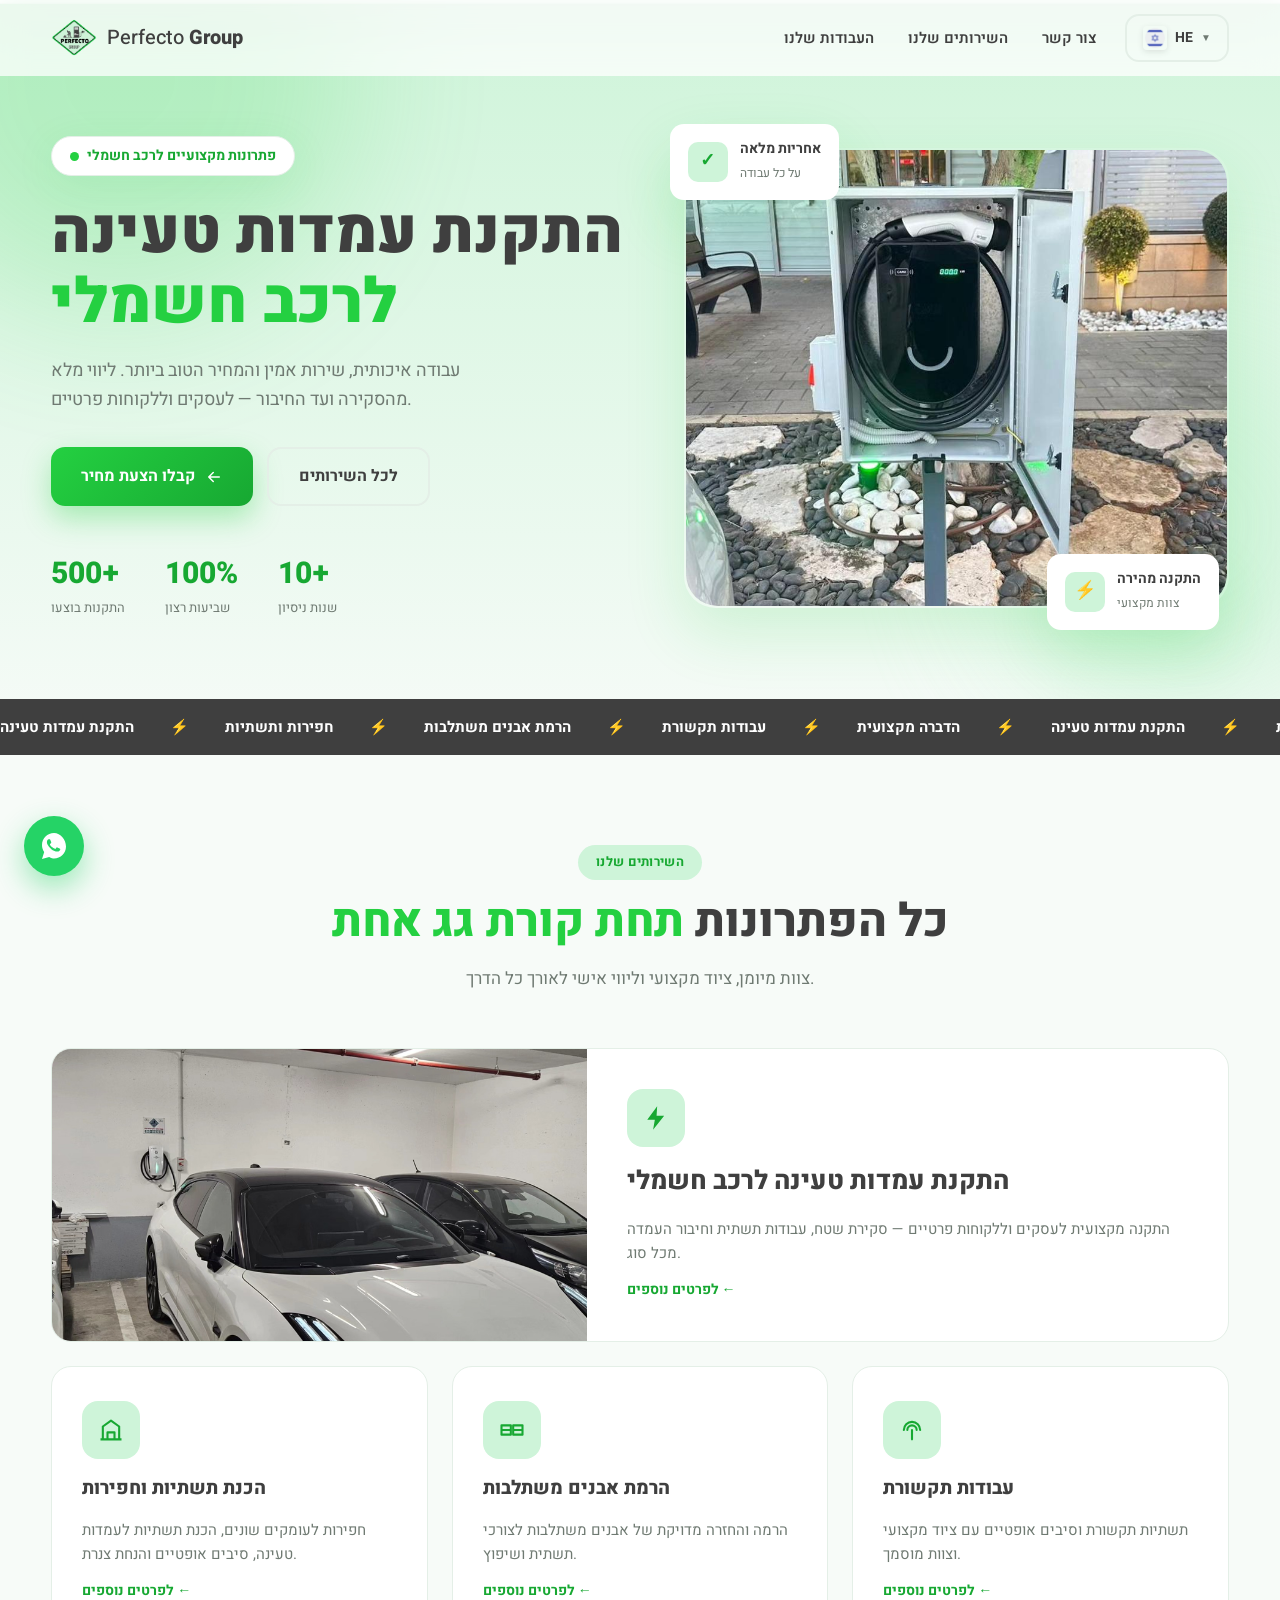
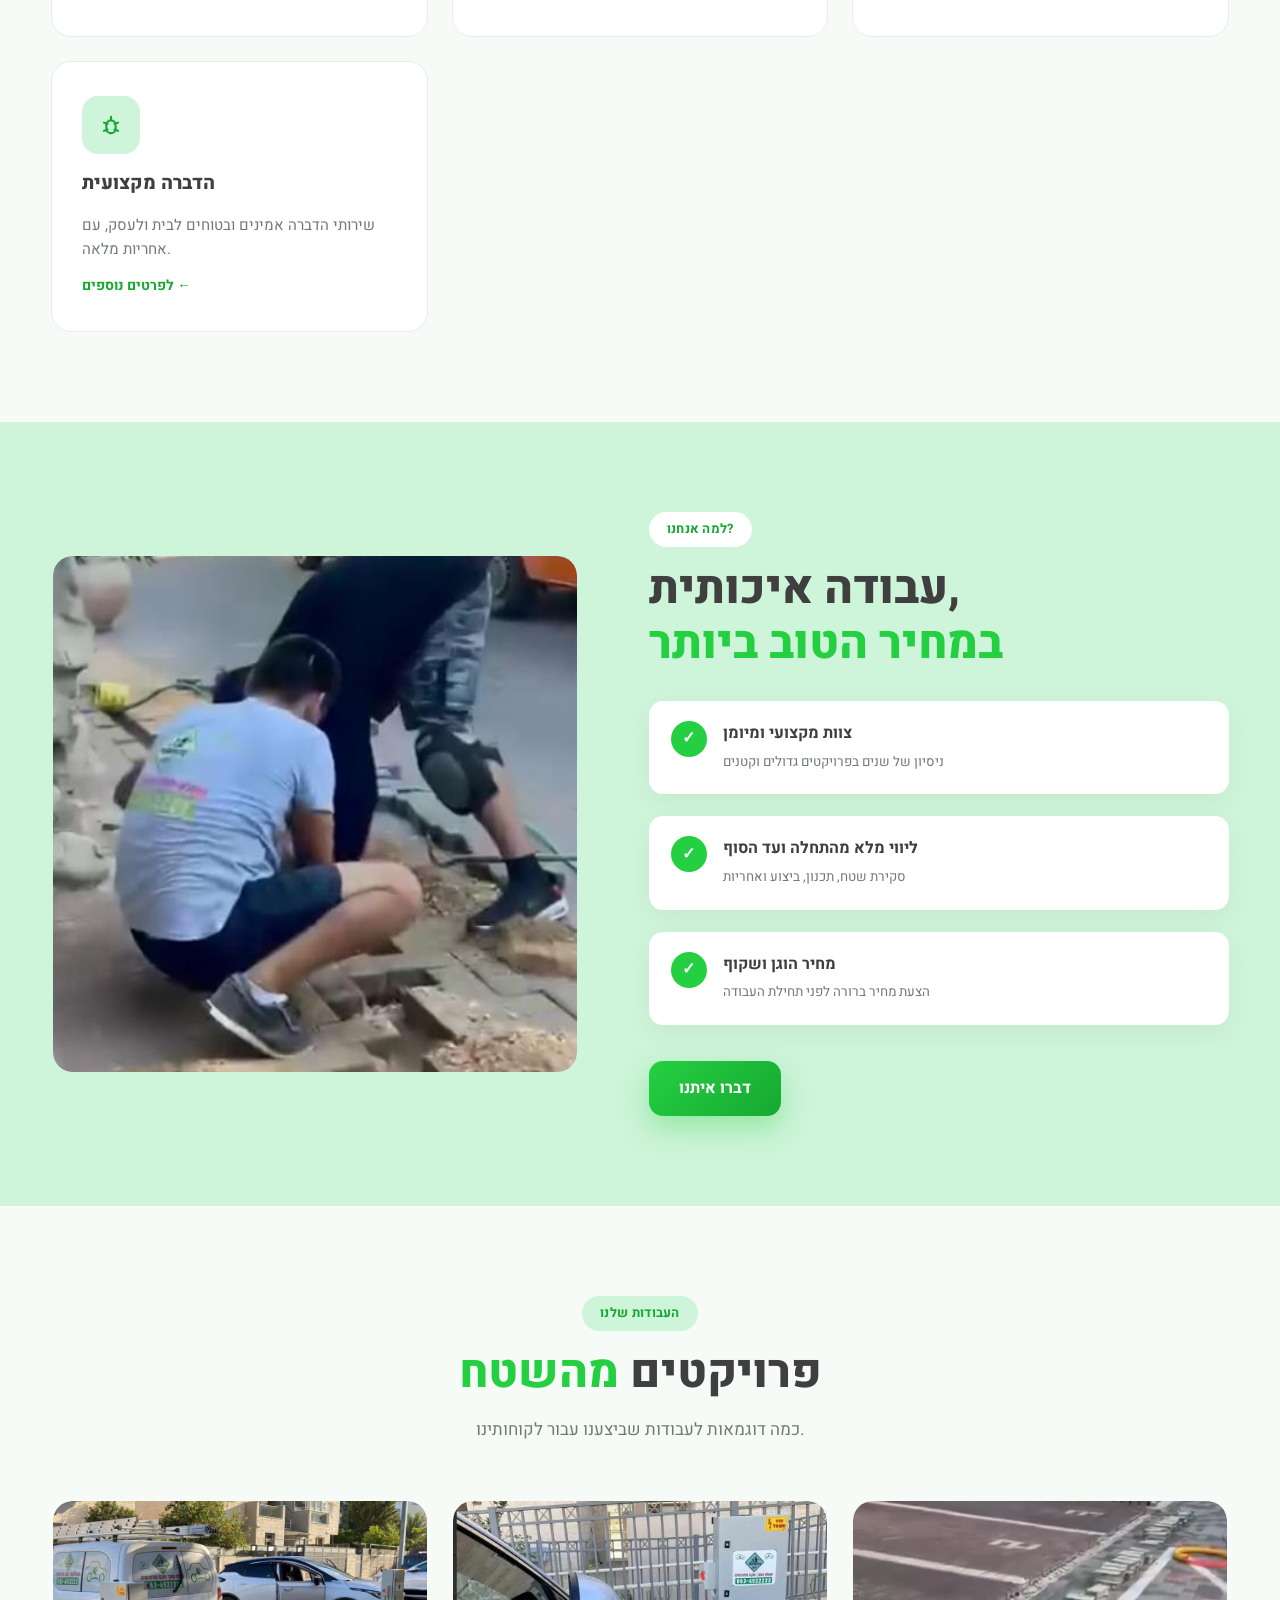
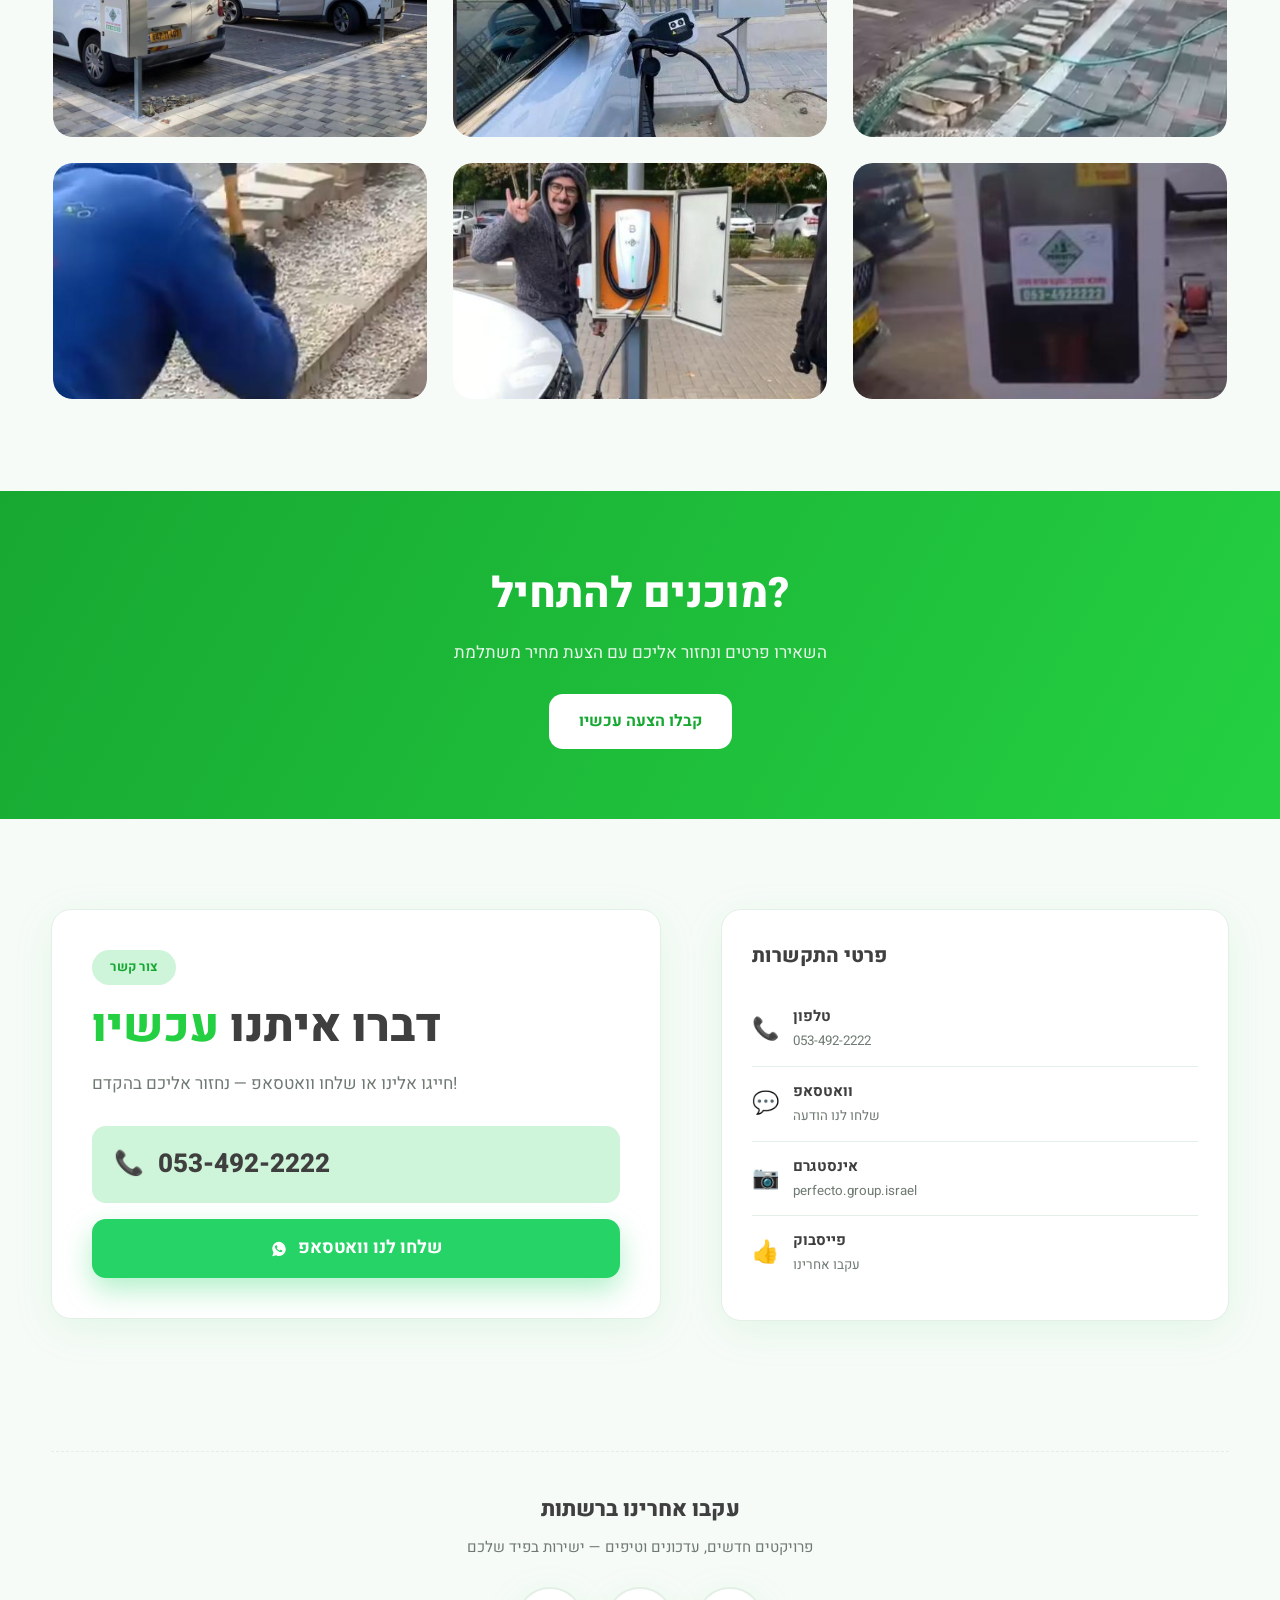
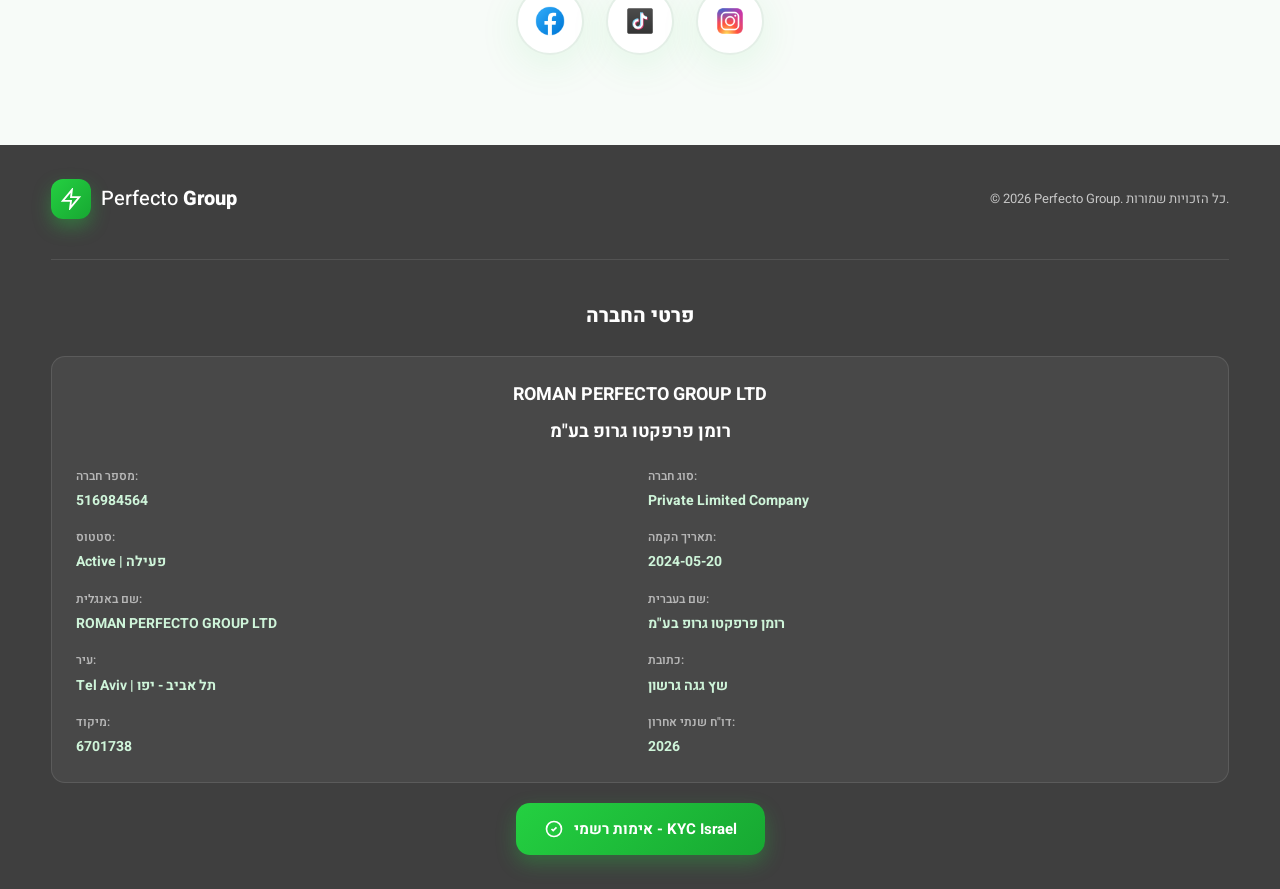
==== index-en.html @ 8c23b3c5 "000" ====
<!DOCTYPE html>
<html lang="en" dir="ltr">
<head>
  <meta charset="UTF-8">
  <meta name="viewport" content="width=device-width, initial-scale=1.0">
  <title>Perfecto Group | התקנת עמדות טעינה לרכב חשמלי</title>
  <meta name="description" content="Perfecto Group — התקנת עמדות טעינה לרכב חשמלי, חפירות ותשתיות, הרמת אבנים משתלבות, עבודות תקשורת והדברה.">

  <!-- Шрифты: Heebo — идеально для иврита -->
  <link rel="preconnect" href="https://fonts.googleapis.com">
  <link rel="preconnect" href="https://fonts.gstatic.com" crossorigin>
  <link href="https://fonts.googleapis.com/css2?family=Heebo:wght@300;400;500;600;700;800;900&display=swap" rel="stylesheet">

  <link rel="stylesheet" href="en-ru.css">
</head>
<body>

  <!-- ======================= НАВБАР ======================= -->
  <header class="navbar" id="navbar">
    <div class="container navbar__inner">

      <!-- Логотип + название -->
      <a href="#" class="navbar__brand">
        <img src="img/logo.png" alt="Perfecto Group" class="navbar__logo-img">
        <span class="navbar__name">Perfecto <b>Group</b></span>
      </a>

      <!-- Меню -->
      <nav class="navbar__menu" id="navMenu">
        <a href="#works" class="navbar__link">העבודות שלנו</a>
        <a href="#services" class="navbar__link">השירותים שלנו</a>
        <a href="#contact" class="navbar__link">צור קשר</a>
      </nav>

      <!-- Кнопка звонка -->
      <div class="lang-switcher">
        <button class="lang-switcher__btn" id="langBurger" aria-label="Выбор языка">
          <div class="lang-switcher__current">
            <img src="img/he.png" alt="Hebrew" class="lang-switcher__flag">
            <span class="lang-switcher__code">HE</span>
          </div>
          <span class="lang-switcher__arrow">▼</span>
        </button>
        <div class="lang-switcher__menu" id="langMenu">
          <button class="lang-switcher__item" data-lang="he">
            <img src="img/he.png" alt="Hebrew" class="lang-switcher__flag">
            <span>עברית</span>
          </button>
          <button class="lang-switcher__item" data-lang="ru">
            <img src="img/rus.png" alt="Russian" class="lang-switcher__flag">
            <span>Русский</span>
          </button>
          <button class="lang-switcher__item" data-lang="en">
            <img src="img/eng.png" alt="English" class="lang-switcher__flag">
            <span>English</span>
          </button>
        </div>
      </div>

      <!-- Бургер для мобильных -->
      <button class="navbar__burger" id="navBurger" aria-label="פתח תפריט">
        <span></span><span></span><span></span>
      </button>
    </div>
  </header>

  <!-- Мобильное меню -->
  <div class="mobile-menu" id="mobileMenu">
    <a href="#works" class="mobile-menu__link">העבודות שלנו</a>
    <a href="#services" class="mobile-menu__link">השירותים שלנו</a>
    <a href="#contact" class="mobile-menu__link">צור קשר</a>
    <a href="https://api.whatsapp.com/send?phone=972534922222" target="_blank" class="btn mobile-menu__btn">שלח וואטסאפ</a>
  </div>

  <main>

    <!-- ======================= HERO ======================= -->
    <section class="hero">
      <!-- Декоративные пятна (анимируются в animations.js) -->
      <div class="hero__blob hero__blob--1" data-parallax="0.04"></div>
      <div class="hero__blob hero__blob--2" data-parallax="-0.03"></div>

      <div class="container hero__grid">

        <!-- Текст -->
        <div class="hero__content">
          <div class="hero__badge reveal">
            <span class="dot"></span> פתרונות מקצועיים לרכב חשמלי
          </div>

          <h1 class="hero__title reveal" data-delay="100">
            התקנת עמדות טעינה<br>
            <span class="accent-text">לרכב חשמלי</span>
          </h1>

          <p class="hero__subtitle reveal" data-delay="200">
            עבודה איכותית, שירות אמין והמחיר הטוב ביותר.
            ליווי מלא מהסקירה ועד החיבור — לעסקים וללקוחות פרטיים.
          </p>

          <div class="hero__actions reveal" data-delay="300">
            <a href="#contact" class="btn btn--primary">
              קבלו הצעת מחיר
              <svg viewBox="0 0 24 24" fill="none" aria-hidden="true">
                <path d="M19 12H5m0 0l6 6m-6-6l6-6" stroke="currentColor" stroke-width="2" stroke-linecap="round" stroke-linejoin="round"/>
              </svg>
            </a>
            <a href="#services" class="btn btn--ghost">לכל השירותים</a>
          </div>

          <!-- Мини-статистика -->
          <div class="hero__stats reveal" data-delay="400">
            <div class="stat">
              <span class="stat__num"><span class="counter" data-target="500">0</span>+</span>
              <span class="stat__label">התקנות בוצעו</span>
            </div>
            <div class="stat">
              <span class="stat__num"><span class="counter" data-target="100">0</span>%</span>
              <span class="stat__label">שביעות רצון</span>
            </div>
            <div class="stat">
              <span class="stat__num"><span class="counter" data-target="10">0</span>+</span>
              <span class="stat__label">שנות ניסיון</span>
            </div>
          </div>
        </div>

        <!-- Главное фото -->
        <div class="hero__media reveal" data-delay="200">
          <div class="img-placeholder img-placeholder--hero">
            <img src="img/hero.jpg" alt="עמדת טעינה לרכב חשמלי">
          </div>

          <!-- Плавающие карточки -->
          <div class="float-card float-card--1" data-parallax="0.02">
            <div class="float-card__icon">✓</div>
            <div>
              <b>אחריות מלאה</b>
              <small>על כל עבודה</small>
            </div>
          </div>
          <div class="float-card float-card--2" data-parallax="-0.02">
            <div class="float-card__icon">⚡</div>
            <div>
              <b>התקנה מהירה</b>
              <small>צוות מקצועי</small>
            </div>
          </div>
        </div>
      </div>

      <!-- Бегущая строка -->
      <div class="ticker reveal">
        <div class="ticker__track">
          <span>התקנת עמדות טעינה</span><i>⚡</i>
          <span>חפירות ותשתיות</span><i>⚡</i>
          <span>הרמת אבנים משתלבות</span><i>⚡</i>
          <span>עבודות תקשורת</span><i>⚡</i>
          <span>הדברה מקצועית</span><i>⚡</i>
          <!-- дубликат для бесшовности -->
          <span>התקנת עמדות טעינה</span><i>⚡</i>
          <span>חפירות ותשתיות</span><i>⚡</i>
          <span>הרמת אבנים משתלבות</span><i>⚡</i>
          <span>עבודות תקשורת</span><i>⚡</i>
          <span>הדברה מקצועית</span><i>⚡</i>
        </div>
      </div>
    </section>

    <!-- ======================= УСЛУГИ ======================= -->
    <section class="section" id="services">
      <div class="container">
        <div class="section-head reveal">
          <span class="pill">השירותים שלנו</span>
          <h2 class="section-title">כל הפתרונות <span class="accent-text">תחת קורת גג אחת</span></h2>
          <p class="section-sub">צוות מיומן, ציוד מקצועי וליווי אישי לאורך כל הדרך.</p>
        </div>

        <div class="services-grid">

          <!-- Услуга 1 — главная, большая карточка -->
          <article class="service-card service-card--featured reveal">
            <div class="img-placeholder">
              <svg viewBox="0 0 24 24" fill="none" aria-hidden="true"><path d="M4 16l4.5-4.5 3 3L16 10l4 4M4 6h16v12H4V6z" stroke="currentColor" stroke-width="1.5" stroke-linejoin="round"/></svg>
              <img src="img/service-charging.jpg" alt="התקנת עמדת טעינה">
            </div>
            <div class="service-card__body">
              <div class="service-card__icon">
                <svg viewBox="0 0 24 24" fill="none"><path d="M13 2L4.5 13.5H11L9.5 22L19 10H12.5L13 2Z" fill="currentColor"/></svg>
              </div>
              <h3>התקנת עמדות טעינה לרכב חשמלי</h3>
              <p>התקנה מקצועית לעסקים וללקוחות פרטיים — סקירת שטח, עבודות תשתית וחיבור העמדה מכל סוג.</p>
              <a href="#contact" class="service-card__link">לפרטים נוספים ←</a>
            </div>
          </article>

          <!-- Услуга 2 -->
          <article class="service-card reveal" data-delay="100">
            <div class="service-card__icon">
              <svg viewBox="0 0 24 24" fill="none"><path d="M3 20h18M5 20V9l7-5 7 5v11M9 20v-6h6v6" stroke="currentColor" stroke-width="1.8" stroke-linejoin="round"/></svg>
            </div>
            <h3>הכנת תשתיות וחפירות</h3>
            <p>חפירות לעומקים שונים, הכנת תשתיות לעמדות טעינה, סיבים אופטיים והנחת צנרת.</p>
            <a href="#contact" class="service-card__link">לפרטים נוספים ←</a>
          </article>

          <!-- Услуга 3 -->
          <article class="service-card reveal" data-delay="200">
            <div class="service-card__icon">
              <svg viewBox="0 0 24 24" fill="none"><path d="M3 8h8v4H3V8zm10 0h8v4h-8V8zM3 12h8v4H3v-4zm10 0h8v4h-8v-4z" stroke="currentColor" stroke-width="1.8" stroke-linejoin="round"/></svg>
            </div>
            <h3>הרמת אבנים משתלבות</h3>
            <p>הרמה והחזרה מדויקת של אבנים משתלבות לצורכי תשתית ושיפוץ.</p>
            <a href="#contact" class="service-card__link">לפרטים נוספים ←</a>
          </article>

          <!-- Услуга 4 -->
          <article class="service-card reveal" data-delay="100">
            <div class="service-card__icon">
              <svg viewBox="0 0 24 24" fill="none"><path d="M5 12a7 7 0 0 1 14 0M8 12a4 4 0 0 1 8 0M12 12v8" stroke="currentColor" stroke-width="1.8" stroke-linecap="round"/></svg>
            </div>
            <h3>עבודות תקשורת</h3>
            <p>תשתיות תקשורת וסיבים אופטיים עם ציוד מקצועי וצוות מוסמך.</p>
            <a href="#contact" class="service-card__link">לפרטים נוספים ←</a>
          </article>

          <!-- Услуга 5 -->
          <article class="service-card reveal" data-delay="200">
            <div class="service-card__icon">
              <svg viewBox="0 0 24 24" fill="none"><path d="M12 8a4 4 0 0 1 4 4v3a4 4 0 0 1-8 0v-3a4 4 0 0 1 4-4zm0 0V5m-6 5l3 1m9-1l-3 1M6 17l3-1m9 1l-3-1" stroke="currentColor" stroke-width="1.8" stroke-linecap="round" stroke-linejoin="round"/></svg>
            </div>
            <h3>הדברה מקצועית</h3>
            <p>שירותי הדברה אמינים ובטוחים לבית ולעסק, עם אחריות מלאה.</p>
            <a href="#contact" class="service-card__link">לפרטים נוספים ←</a>
          </article>
        </div>
      </div>
    </section>

    <!-- ======================= ПОЧЕМУ МЫ ======================= -->
    <section class="section section--mint">
      <div class="container why-grid">
        <div class="why__media reveal">
          <div class="img-placeholder img-placeholder--tall">
            <svg viewBox="0 0 24 24" fill="none" aria-hidden="true"><path d="M4 16l4.5-4.5 3 3L16 10l4 4M4 6h16v12H4V6z" stroke="currentColor" stroke-width="1.5" stroke-linejoin="round"/></svg>
            <img src="img/team.jpg" alt="הצוות שלנו בשטח">
          </div>
        </div>

        <div class="why__content">
          <span class="pill reveal">למה אנחנו?</span>
          <h2 class="section-title reveal" data-delay="100">עבודה איכותית,<br><span class="accent-text">במחיר הטוב ביותר</span></h2>

          <ul class="why-list">
            <li class="reveal" data-delay="150">
              <span class="why-list__icon">✓</span>
              <div><b>צוות מקצועי ומיומן</b><small>ניסיון של שנים בפרויקטים גדולים וקטנים</small></div>
            </li>
            <li class="reveal" data-delay="250">
              <span class="why-list__icon">✓</span>
              <div><b>ליווי מלא מהתחלה ועד הסוף</b><small>סקירת שטח, תכנון, ביצוע ואחריות</small></div>
            </li>
            <li class="reveal" data-delay="350">
              <span class="why-list__icon">✓</span>
              <div><b>מחיר הוגן ושקוף</b><small>הצעת מחיר ברורה לפני תחילת העבודה</small></div>
            </li>
          </ul>

          <a href="#contact" class="btn btn--primary reveal" data-delay="450">דברו איתנו</a>
        </div>
      </div>
    </section>

    <!-- ======================= НАШИ РАБОТЫ ======================= -->
    <section class="section" id="works">
      <div class="container">
        <div class="section-head reveal">
          <span class="pill">העבודות שלנו</span>
          <h2 class="section-title">פרויקטים <span class="accent-text">מהשטח</span></h2>
          <p class="section-sub">כמה דוגמאות לעבודות שביצענו עבור לקוחותינו.</p>
        </div>

        <!-- Галерея-заглушки -->
        <div class="gallery">
          <div class="img-placeholder gallery__item reveal" data-delay="0"><img src="img/project-1.jpg" alt="פרויקט 1"></div>
          <div class="img-placeholder gallery__item reveal" data-delay="0"><img src="img/project-2.jpg" alt="פרויקט 2"></div>
          <div class="img-placeholder gallery__item reveal" data-delay="0"><img src="img/project-3.jpg" alt="פרויקט 3"></div>
          <div class="img-placeholder gallery__item reveal" data-delay="0"><img src="img/project-4.jpg" alt="פרויקט 4"></div>
          <div class="img-placeholder gallery__item reveal" data-delay="0"><img src="img/project-5.jpg" alt="פרויקט 5"></div>
          <div class="img-placeholder gallery__item reveal" data-delay="0"><img src="img/project-6.jpg" alt="פרויקט 6"></div>
        </div>
      </div>
    </section>

    <!-- ======================= CTA-ПОЛОСА ======================= -->
    <section class="cta-strip">
      <div class="container cta-strip__inner reveal">
        <h2>מוכנים להתחיל?</h2>
        <p>השאירו פרטים ונחזור אליכם עם הצעת מחיר משתלמת</p>
        <a href="#contact" class="btn btn--white">קבלו הצעה עכשיו</a>
      </div>
    </section>

    <!-- ======================= КОНТАКТЫ ======================= -->
    <section class="section" id="contact">
      <div class="container contact-grid">

        <!-- CTA вместо формы: телефон + WhatsApp -->
        <div class="contact-cta reveal">
          <div class="contact-cta__card">
            <span class="pill">צור קשר</span>
            <h2 class="section-title">דברו איתנו <span class="accent-text">עכשיו</span></h2>
            <p class="contact-cta__text">חייגו אלינו או שלחו וואטסאפ — נחזור אליכם בהקדם!</p>

            <a href="tel:+972534922222" class="contact-phone">
              <span class="contact-phone__icon">📞</span>
              <span class="contact-phone__num" dir="ltr">053-492-2222</span>
            </a>

            <a href="https://api.whatsapp.com/send?phone=972534922222&text=%D7%A9%D7%9C%D7%95%D7%9D%2C%20%D7%A8%D7%90%D7%99%D7%AA%D7%99%20%D7%90%D7%AA%20%D7%94%D7%90%D7%AA%D7%A8%20%D7%A9%D7%9C%D7%9B%D7%9D%20%D7%95%D7%90%D7%A0%D7%99%20%D7%9E%D7%A2%D7%95%D7%A0%D7%99%D7%99%D7%9F%2F%D7%AA%20%D7%91%D7%94%D7%AA%D7%A7%D7%A0%D7%AA%20%D7%A2%D7%9E%D7%93%D7%AA%20%D7%98%D7%A2%D7%99%D7%A0%D7%94"
               target="_blank" rel="noopener" class="btn btn--whatsapp btn--block">
              <svg viewBox="0 0 32 32" fill="currentColor" aria-hidden="true">
                <path d="M16 3C9.4 3 4 8.4 4 15c0 2.6.8 5 2.2 7L4 29l7.2-2.1c1.9 1 3.9 1.6 4.8 1.6 6.6 0 12-5.4 12-12S22.6 3 16 3zm6.1 16.9c-.3.8-1.5 1.5-2.1 1.6-.6.1-1.3.1-2.1-.1-.5-.2-1.1-.4-1.9-.7-3.4-1.4-5.5-4.8-5.7-5-.2-.2-1.4-1.8-1.4-3.4 0-1.6.9-2.4 1.2-2.7.3-.3.6-.4.8-.4h.6c.2 0 .5-.1.7.5l1 2.4c.1.2.1.4 0 .6l-.4.6-.6.7c-.2.2-.4.4-.2.7.2.4.9 1.5 2 2.4 1.4 1.2 2.5 1.6 2.9 1.7.3.2.5.1.7-.1l1-1.2c.2-.3.4-.2.7-.1l2.3 1.1c.3.2.5.2.6.4.1.2.1.8-.2 1.4z"/>
              </svg>
              שלחו לנו וואטסאפ
            </a>
          </div>
        </div>

        <!-- Контактная информация -->
        <aside class="contact-info reveal" data-delay="150">
          <div class="contact-info__card">
            <h3>פרטי התקשרות</h3>

            <a href="tel:+972534922222" class="contact-info__row">
              <span class="contact-info__icon">📞</span>
              <div><b>טלפון</b><small dir="ltr">053-492-2222</small></div>
            </a>

            <a href="https://api.whatsapp.com/send?phone=972534922222" target="_blank" rel="noopener" class="contact-info__row">
              <span class="contact-info__icon">💬</span>
              <div><b>וואטסאפ</b><small>שלחו לנו הודעה</small></div>
            </a>

            <a href="https://www.instagram.com/perfecto.group.israel/" target="_blank" rel="noopener" class="contact-info__row">
              <span class="contact-info__icon">📷</span>
              <div><b>אינסטגרם</b><small dir="ltr">perfecto.group.israel</small></div>
            </a>

            <a href="https://www.facebook.com/profile.php?id=100090144655375" target="_blank" rel="noopener" class="contact-info__row">
              <span class="contact-info__icon">👍</span>
              <div><b>פייסבוק</b><small>עקבו אחרינו</small></div>
            </a>
          </div>
        </aside>

        <!-- Блок соцсетей (на всю ширину секции) -->
        <div class="socials reveal">
          <h3 class="socials__title">עקבו אחרינו ברשתות</h3>
          <p class="socials__sub">פרויקטים חדשים, עדכונים וטיפים — ישירות בפיד שלכם</p>

          <div class="socials__list">
            <!-- Facebook -->
            <a href="https://www.facebook.com/profile.php?id=100090144655375"
               target="_blank" rel="noopener"
               class="social-btn"
               aria-label="Facebook">
              <img src="img/facebook.png" alt="Facebook">
            </a>

            <!-- TikTok -->
            <a href="https://www.tiktok.com/@perfecto_group"
               target="_blank" rel="noopener"
               class="social-btn"
               aria-label="TikTok">
              <img src="img/tiktok.png" alt="TikTok">
            </a>

            <!-- Instagram -->
            <a href="https://www.instagram.com/perfecto.group.israel/"
               target="_blank" rel="noopener"
               class="social-btn"
               aria-label="Instagram">
              <img src="img/instagram.png" alt="Instagram">
            </a>
          </div>
        </div>

      </div>
    </section>
  </main>

  <!-- ======================= ФУТЕР ======================= -->
<footer class="footer">
  <div class="container">
    <div class="footer__inner">
      <div class="footer__brand">
        <div class="navbar__brand">
          <div class="navbar__logo">
            <svg xmlns="http://www.w3.org/2000/svg" viewBox="0 0 24 24" fill="none" stroke="currentColor" stroke-width="2">
              <path d="M13 2L3 14h9l-1 8 10-12h-9l1-8z"/>
            </svg>
          </div>
          <div class="navbar__name">Perfecto <b>Group</b></div>
        </div>
      </div>
      <div class="footer__copy">
        © <span id="year"></span> Perfecto Group. כל הזכויות שמורות.
      </div>
    </div>
    
    <div class="footer__company-info">
      <h3 class="footer__company-title">פרטי החברה</h3>
      <div class="footer__company-details">
        <p><strong>ROMAN PERFECTO GROUP LTD</strong></p>
        <p><strong>רומן פרפקטו גרופ בע"מ</strong></p>
        <div class="footer__company-grid">
          <div class="footer__company-item">
            <span class="footer__company-label">מספר חברה:</span>
            <span class="footer__company-value">516984564</span>
          </div>
          <div class="footer__company-item">
            <span class="footer__company-label">סוג חברה:</span>
            <span class="footer__company-value">Private Limited Company</span>
          </div>
          <div class="footer__company-item">
            <span class="footer__company-label">סטטוס:</span>
            <span class="footer__company-value">Active | פעילה</span>
          </div>
          <div class="footer__company-item">
            <span class="footer__company-label">תאריך הקמה:</span>
            <span class="footer__company-value">2024-05-20</span>
          </div>
          <div class="footer__company-item">
            <span class="footer__company-label">שם באנגלית:</span>
            <span class="footer__company-value">ROMAN PERFECTO GROUP LTD</span>
          </div>
          <div class="footer__company-item">
            <span class="footer__company-label">שם בעברית:</span>
            <span class="footer__company-value">רומן פרפקטו גרופ בע"מ</span>
          </div>
          <div class="footer__company-item">
            <span class="footer__company-label">עיר:</span>
            <span class="footer__company-value">Tel Aviv | תל אביב - יפו</span>
          </div>
          <div class="footer__company-item">
            <span class="footer__company-label">כתובת:</span>
            <span class="footer__company-value">שץ גגה גרשון</span>
          </div>
          <div class="footer__company-item">
            <span class="footer__company-label">מיקוד:</span>
            <span class="footer__company-value">6701738</span>
          </div>
          <div class="footer__company-item">
            <span class="footer__company-label">דו"ח שנתי אחרון:</span>
            <span class="footer__company-value">2026</span>
          </div>
        </div>
      </div>
      <a href="https://www.kycisrael.com/companies/516984564/roman-perfecto-group-ltd/" target="_blank" rel="noopener noreferrer" class="footer__verify-link">
        <svg xmlns="http://www.w3.org/2000/svg" viewBox="0 0 24 24" fill="none" stroke="currentColor" stroke-width="2">
          <path d="M9 12l2 2 4-4m6 2a9 9 0 11-18 0 9 9 0 0118 0z"/>
        </svg>
        אימות רשמי - KYC Israel
      </a>
    </div>
  </div>
</footer>

  <!-- Плавающая кнопка WhatsApp -->
  <a href="https://api.whatsapp.com/send?phone=972534922222" target="_blank" rel="noopener" class="whatsapp-float" aria-label="וואטסאפ">
    <svg viewBox="0 0 32 32" fill="currentColor" aria-hidden="true">
      <path d="M16 3C9.4 3 4 8.4 4 15c0 2.6.8 5 2.2 7L4 29l7.2-2.1c1.9 1 3.9 1.6 4.8 1.6 6.6 0 12-5.4 12-12S22.6 3 16 3zm6.1 16.9c-.3.8-1.5 1.5-2.1 1.6-.6.1-1.3.1-2.1-.1-.5-.2-1.1-.4-1.9-.7-3.4-1.4-5.5-4.8-5.7-5-.2-.2-1.4-1.8-1.4-3.4 0-1.6.9-2.4 1.2-2.7.3-.3.6-.4.8-.4h.6c.2 0 .5-.1.7.5l1 2.4c.1.2.1.4 0 .6l-.4.6-.6.7c-.2.2-.4.4-.2.7.2.4.9 1.5 2 2.4 1.4 1.2 2.5 1.6 2.9 1.7.3.2.5.1.7-.1l1-1.2c.2-.3.4-.2.7-.1l2.3 1.1c.3.2.5.2.6.4.1.2.1.8-.2 1.4z"/>
    </svg>
  </a>

  <script src="animations.js"></script>
</body>
</html>
---- en-ru.css ----
html[dir="ltr"] .ticker__track {
  animation: ticker-ltr 28s linear infinite;
}

@keyframes ticker-ltr {
  from { transform: translateX(0); }
  to   { transform: translateX(-50%); } /* Движение влево */
}

html[dir="ltr"] .float-card--1 {
  right: auto;
  left: -14px;
}

html[dir="ltr"] .float-card--2 {
  left: auto;
  right: 10px;
}

@media (max-width: 768px) {
  html[dir="ltr"] .float-card--1 { left: 6px; }
  html[dir="ltr"] .float-card--2 { right: 6px; }
}

html[dir="ltr"] .lang-switcher__menu {
  right: auto;
  left: 0;
}

@media (max-width: 768px) {
  html[dir="ltr"] .lang-switcher__menu {
    left: auto;
    right: 0;
  }
}

html[dir="ltr"] .footer__company-grid {
  text-align: left;
}
:root {
  --mint: #cef4d9;
  --green: #24d041;
  --green-dark: #17a832;
  --dark: #3f3f3f;
  --white: #ffffff;
  --off-white: #f7fbf8;         /* тёплый бело-зеленоватый */
  --text-muted: #6f7a72;
  --border: #e4efe7;

  --radius: 20px;
  --radius-sm: 14px;
  --shadow: 0 10px 40px rgba(36, 208, 65, 0.10);
  --shadow-lg: 0 25px 60px rgba(36, 208, 65, 0.16);

  --nav-h: 76px;
  --transition: 0.35s cubic-bezier(0.22, 1, 0.36, 1);
}

/* ---------- Сброс ---------- */
*, *::before, *::after { box-sizing: border-box; margin: 0; padding: 0; }

html {
  scroll-behavior: smooth;
  scroll-padding-top: calc(var(--nav-h) + 16px);
}

body {
  font-family: 'Heebo', sans-serif;
  color: var(--dark);
  background: var(--off-white);
  line-height: 1.6;
  overflow-x: hidden;
}

img { max-width: 100%; display: block; }
a { text-decoration: none; color: inherit; }
ul { list-style: none; }

.container {
  width: min(1180px, 92%);
  margin-inline: auto;
}

/* ---------- Типографика ---------- */
.section-title {
  font-size: clamp(30px, 4.2vw, 46px);
  font-weight: 800;
  line-height: 1.2;
  margin-bottom: 16px;
}

.accent-text {
  color: var(--green);
  position: relative;
  white-space: nowrap;
}

.section-sub { color: var(--text-muted); font-size: 17px; max-width: 560px; }

.section { padding: 90px 0; }
.section--mint { background: var(--mint); }

.section-head { text-align: center; margin-bottom: 56px; display: flex; flex-direction: column; align-items: center; }

.pill {
  display: inline-block;
  background: var(--mint);
  color: var(--green-dark);
  font-weight: 700;
  font-size: 13px;
  padding: 7px 18px;
  border-radius: 100px;
  margin-bottom: 14px;
  letter-spacing: 0.3px;
}
.section--mint .pill { background: var(--white); }

/* ---------- Кнопки ---------- */
.btn {
  display: inline-flex;
  align-items: center;
  justify-content: center;
  gap: 10px;
  font-family: inherit;
  font-weight: 700;
  font-size: 16px;
  border: none;
  cursor: pointer;
  border-radius: var(--radius-sm);
  padding: 15px 30px;
  transition: var(--transition);
}
.btn svg { width: 18px; height: 18px; }

.btn--primary {
  background: linear-gradient(135deg, var(--green), var(--green-dark));
  color: var(--white);
  box-shadow: 0 12px 28px rgba(36, 208, 65, 0.35);
}
.btn--primary:hover {
  transform: translateY(-3px);
  box-shadow: 0 18px 36px rgba(36, 208, 65, 0.45);
}

.btn--ghost {
  background: transparent;
  color: var(--dark);
  border: 2px solid var(--border);
}
.btn--ghost:hover { border-color: var(--green); color: var(--green-dark); }

.btn--white { background: var(--white); color: var(--green-dark); }
.btn--white:hover { transform: translateY(-3px); box-shadow: 0 15px 30px rgba(0,0,0,0.2); }

.btn--small { padding: 11px 20px; font-size: 14px; }
.btn--block { width: 100%; }

/* =========================================================
   НАВБАР
   ========================================================= */
.navbar {
  position: fixed;
  inset-inline: 0;
  top: 0;
  z-index: 100;
  height: var(--nav-h);
  background: rgba(255, 255, 255, 0.75);
  backdrop-filter: blur(14px);
  -webkit-backdrop-filter: blur(14px);
  border-bottom: 1px solid transparent;
  transition: var(--transition);
}
.navbar.scrolled {
  background: rgba(255, 255, 255, 0.94);
  border-bottom-color: var(--border);
  box-shadow: 0 6px 24px rgba(63, 63, 63, 0.06);
}

.navbar__inner { display: flex; align-items: center; gap: 28px; height: 100%; }

.navbar__brand { display: flex; align-items: center; gap: 10px; }
.navbar__logo {
  width: 40px; height: 40px;
  background: linear-gradient(135deg, var(--green), var(--green-dark));
  color: var(--white);
  border-radius: 12px;
  display: grid;
  place-items: center;
  box-shadow: 0 8px 18px rgba(36,208,65,0.35);
}
.navbar__logo svg { width: 22px; height: 22px; }
.navbar__name { font-size: 20px; font-weight: 500; }
.navbar__name b { font-weight: 800; }

/* пробел → меню прижимается к центру-лево */
.navbar__menu { display: flex; gap: 34px; margin-inline-start: auto; }
.navbar__link {
  font-weight: 600;
  font-size: 15px;
  color: var(--dark);
  position: relative;
  padding: 6px 0;
}
.navbar__link::after {
  content: '';
  position: absolute;
  bottom: 0; right: 0;
  width: 0; height: 2.5px;
  border-radius: 2px;
  background: var(--green);
  transition: width var(--transition);
}
.navbar__link:hover::after { width: 100%; }

.navbar__cta { color: var(--white); background: linear-gradient(135deg, var(--green), var(--green-dark)); box-shadow: 0 8px 20px rgba(36,208,65,0.3); }
.navbar__cta:hover { transform: translateY(-2px); }

/* Бургер */
.navbar__burger { display: none; background: none; border: none; cursor: pointer; flex-direction: column; gap: 5px; padding: 8px; }
.navbar__burger span { width: 24px; height: 2.5px; background: var(--dark); border-radius: 2px; transition: var(--transition); }

.mobile-menu {
  position: fixed;
  top: var(--nav-h);
  inset-inline: 0;
  background: var(--white);
  padding: 24px;
  display: flex;
  flex-direction: column;
  gap: 18px;
  border-bottom: 1px solid var(--border);
  box-shadow: 0 20px 40px rgba(0,0,0,0.08);
  transform: translateY(-130%);
  transition: transform var(--transition);
  z-index: 99;
}
.mobile-menu.open { transform: translateY(0); }
.mobile-menu__link { font-weight: 700; font-size: 17px; }

/* =========================================================
   HERO
   ========================================================= */
.hero {
  position: relative;
  padding: calc(var(--nav-h) + 60px) 0 0;
  background: linear-gradient(180deg, var(--mint) 0%, var(--off-white) 100%);
  overflow: hidden;
}

.hero__blob {
  position: absolute;
  border-radius: 50%;
  filter: blur(70px);
  opacity: 0.55;
  pointer-events: none;
}
.hero__blob--1 { width: 480px; height: 480px; background: var(--green); top: -160px; left: -120px; opacity: 0.18; }
.hero__blob--2 { width: 380px; height: 380px; background: var(--mint); bottom: 40px; right: -100px; opacity: 0.8; }

.hero__grid {
  position: relative;
  display: grid;
  grid-template-columns: 1.05fr 1fr;
  gap: 60px;
  align-items: center;
  padding-bottom: 80px;
}

.hero__badge {
  display: inline-flex;
  align-items: center;
  gap: 8px;
  background: var(--white);
  border: 1px solid var(--border);
  color: var(--green-dark);
  font-weight: 700;
  font-size: 14px;
  padding: 8px 18px;
  border-radius: 100px;
  margin-bottom: 22px;
  box-shadow: var(--shadow);
}
.hero__badge .dot {
  width: 9px; height: 9px;
  background: var(--green);
  border-radius: 50%;
  animation: pulse 2s infinite;
}

@keyframes pulse {
  0%   { box-shadow: 0 0 0 0 rgba(36,208,65,0.5); }
  70%  { box-shadow: 0 0 0 10px rgba(36,208,65,0); }
  100% { box-shadow: 0 0 0 0 rgba(36,208,65,0); }
}

.hero__title {
  font-size: clamp(38px, 5.5vw, 62px);
  font-weight: 900;
  line-height: 1.12;
  margin-bottom: 20px;
}

.hero__subtitle { font-size: 18px; color: var(--text-muted); max-width: 480px; margin-bottom: 32px; }

.hero__actions { display: flex; gap: 14px; flex-wrap: wrap; margin-bottom: 44px; }

.hero__stats { display: flex; gap: 40px; }
.stat { display: flex; flex-direction: column; }
.stat__num { font-size: 30px; font-weight: 800; color: var(--green-dark); }
.stat__label { font-size: 13px; color: var(--text-muted); }

/* Медиа-зона */
.hero__media { position: relative; }

.float-card {
  position: absolute;
  display: flex;
  align-items: center;
  gap: 12px;
  background: var(--white);
  border-radius: var(--radius-sm);
  padding: 14px 18px;
  box-shadow: var(--shadow-lg);
  z-index: 2;
  animation: floaty 5s ease-in-out infinite;
}
.float-card b { display: block; font-size: 14px; }
.float-card small { color: var(--text-muted); font-size: 12px; }
.float-card__icon {
  width: 40px; height: 40px;
  border-radius: 10px;
  background: var(--mint);
  color: var(--green-dark);
  display: grid;
  place-items: center;
  font-size: 18px;
  font-weight: 800;
}
.float-card--1 { top: -24px; right: -14px; }
.float-card--2 { bottom: -22px; left: 10px; animation-delay: 2.5s; }

@keyframes floaty {
  0%, 100% { transform: translateY(0); }
  50%      { transform: translateY(-12px); }
}

/* =========================================================
   ЗАГЛУШКИ ДЛЯ КАРТИНОК
   ========================================================= */
.img-placeholder {
  position: relative;
  display: flex;
  flex-direction: column;
  align-items: center;
  justify-content: center;
  gap: 12px;
  min-height: 220px;
  background: linear-gradient(135deg, var(--mint), #eafbef);
  border: 2px dashed rgba(36, 208, 65, 0.45);
  border-radius: var(--radius);
  color: var(--green-dark);
  font-weight: 600;
  font-size: 14px;
  overflow: hidden;
  transition: var(--transition);
}
.img-placeholder svg { width: 42px; height: 42px; opacity: 0.6; }
.img-placeholder:hover { border-color: var(--green); background: linear-gradient(135deg, #eafbef, var(--mint)); }

.img-placeholder--hero { min-height: 460px; border-radius: 32px; box-shadow: var(--shadow-lg); }
.img-placeholder--tall { min-height: 520px; }

/* Когда внутрь заглушки добавлен <img> — она становится фоторамкой */
.img-placeholder:has(img) { border-color: transparent; background: none; }
.img-placeholder:has(img) > svg,
.img-placeholder:has(img) > span { display: none; }
.img-placeholder img {
  position: absolute;
  inset: 0;
  width: 100%;
  height: 100%;
  object-fit: cover;
  border-radius: inherit;
}

/* =========================================================
   БЕГУЩАЯ СТРОКА
   ========================================================= */
.ticker {
  background: var(--dark);
  color: var(--white);
  overflow: hidden;
  padding: 16px 0;
  transform: rotate(-1deg) scale(1.02);
}
.ticker__track {
  display: flex;
  gap: 36px;
  width: max-content;
  animation: ticker 28s linear infinite;
  font-weight: 700;
  font-size: 15px;
  white-space: nowrap;
}
.ticker__track i { color: var(--green); font-style: normal; }

@keyframes ticker {
  from { transform: translateX(0); }
  to   { transform: translateX(50%); }  /* RTL: едет вправо */
}

/* =========================================================
   УСЛУГИ
   ========================================================= */
.services-grid {
  display: grid;
  grid-template-columns: repeat(3, 1fr);
  gap: 24px;
}

.service-card {
  background: var(--white);
  border: 1px solid var(--border);
  border-radius: var(--radius);
  padding: 34px 30px;
  transition: var(--transition);
  display: flex;
  flex-direction: column;
  gap: 14px;
}
.service-card:hover {
  transform: translateY(-8px);
  box-shadow: var(--shadow-lg);
  border-color: rgba(36, 208, 65, 0.4);
}

.service-card__icon {
  width: 58px; height: 58px;
  border-radius: 16px;
  background: var(--mint);
  color: var(--green-dark);
  display: grid;
  place-items: center;
  transition: var(--transition);
}
.service-card__icon svg { width: 28px; height: 28px; }
.service-card:hover .service-card__icon {
  background: var(--green);
  color: var(--white);
  transform: rotate(-8deg) scale(1.06);
}

.service-card h3 { font-size: 19px; font-weight: 800; }
.service-card p { color: var(--text-muted); font-size: 15px; flex-grow: 1; }

.service-card__link { color: var(--green-dark); font-weight: 700; font-size: 14px; }
.service-card__link:hover { text-decoration: underline; }

/* Главная карточка — на всю ширину, горизонтальная */
.service-card--featured {
  grid-column: 1 / -1;
  display: grid;
  grid-template-columns: 1fr 1.2fr;
  gap: 0;
  padding: 0;
  overflow: hidden;
}
.service-card--featured .img-placeholder {
  border: none;
  border-radius: 0;
  min-height: 100%;
}
.service-card--featured .service-card__body { padding: 40px; display: flex; flex-direction: column; gap: 14px; }
.service-card--featured h3 { font-size: 26px; }

/* =========================================================
   ПОЧЕМУ МЫ
   ========================================================= */
.why-grid {
  display: grid;
  grid-template-columns: 1fr 1.1fr;
  gap: 70px;
  align-items: center;
}

.why-list { display: flex; flex-direction: column; gap: 22px; margin: 30px 0 36px; }
.why-list li {
  display: flex;
  gap: 16px;
  align-items: flex-start;
  background: var(--white);
  padding: 20px 22px;
  border-radius: var(--radius-sm);
  box-shadow: 0 8px 24px rgba(63,63,63,0.06);
  transition: var(--transition);
}
.why-list li:hover { transform: translateX(-6px); }
.why-list b { display: block; font-size: 16px; margin-bottom: 2px; }
.why-list small { color: var(--text-muted); }

.why-list__icon {
  flex-shrink: 0;
  width: 36px; height: 36px;
  border-radius: 50%;
  background: var(--green);
  color: var(--white);
  display: grid;
  place-items: center;
  font-weight: 800;
}

/* =========================================================
   ГАЛЕРЕЯ
   ========================================================= */
.gallery {
  display: grid;
  grid-template-columns: repeat(3, 1fr);
  gap: 22px;
}
.gallery__item { min-height: 240px; }
.gallery__item--wide { grid-column: span 2; }
.gallery__item:hover { transform: scale(1.02); }

/* =========================================================
   CTA-ПОЛОСА
   ========================================================= */
.cta-strip {
  background: linear-gradient(120deg, var(--green-dark), var(--green));
  color: var(--white);
  padding: 70px 0;
}
.cta-strip__inner { text-align: center; }
.cta-strip h2 { font-size: clamp(28px, 4vw, 42px); font-weight: 800; margin-bottom: 10px; }
.cta-strip p { opacity: 0.9; margin-bottom: 28px; font-size: 17px; }

/* =========================================================
   КОНТАКТЫ
   ========================================================= */
.contact-grid {
  display: grid;
  grid-template-columns: 1.2fr 1fr;
  gap: 60px;
  align-items: start;
}

.form-row { display: grid; grid-template-columns: 1fr 1fr; gap: 16px; }
.form-field { display: flex; flex-direction: column; gap: 6px; margin-bottom: 18px; }
.form-field label { font-weight: 600; font-size: 14px; }
.form-field input,
.form-field textarea {
  font-family: inherit;
  font-size: 15px;
  padding: 14px 16px;
  border: 1.5px solid var(--border);
  border-radius: var(--radius-sm);
  background: var(--white);
  transition: var(--transition);
  resize: vertical;
}
.form-field input:focus,
.form-field textarea:focus {
  outline: none;
  border-color: var(--green);
  box-shadow: 0 0 0 4px rgba(36, 208, 65, 0.14);
}

.form-success { margin-top: 16px; color: var(--green-dark); font-weight: 700; }

.contact-info__card {
  background: var(--white);
  border: 1px solid var(--border);
  border-radius: var(--radius);
  padding: 30px;
  box-shadow: var(--shadow);
  margin-bottom: 22px;
}
.contact-info__card h3 { font-size: 20px; font-weight: 800; margin-bottom: 20px; }

.contact-info__row {
  display: flex;
  align-items: center;
  gap: 14px;
  padding: 12px 0;
  border-bottom: 1px solid var(--border);
  transition: var(--transition);
}
.contact-info__row:last-child { border-bottom: none; }
.contact-info__row:hover { transform: translateX(-4px); }
.contact-info__icon { font-size: 22px; }
.contact-info__row b { display: block; font-size: 15px; }
.contact-info__row small { color: var(--text-muted); }

.contact-info__map { min-height: 200px; }

/* =========================================================
   ФУТЕР + WHATSAPP
   ========================================================= */
.footer { background: var(--dark); color: var(--white); padding: 34px 0; }
.footer__inner { display: flex; align-items: center; justify-content: space-between; gap: 20px; flex-wrap: wrap; }
.footer__brand .navbar__name { color: var(--white); }
.footer__copy { font-size: 13px; opacity: 0.7; }

.whatsapp-float {
  position: fixed;
  bottom: 24px;
  left: 24px;
  width: 60px; height: 60px;
  background: #25d366;
  color: var(--white);
  border-radius: 50%;
  display: grid;
  place-items: center;
  box-shadow: 0 12px 30px rgba(37, 211, 102, 0.45);
  z-index: 90;
  transition: var(--transition);
  animation: floaty 4s ease-in-out infinite;
}
.whatsapp-float:hover { transform: scale(1.1); }
.whatsapp-float svg { width: 32px; height: 32px; }

/* =========================================================
   АНИМАЦИИ ПОЯВЛЕНИЯ (управляются из animations.js)
   ========================================================= */
.reveal {
  opacity: 0;
  transform: translateY(36px);
  transition: opacity 0.8s ease, transform 0.8s cubic-bezier(0.22, 1, 0.36, 1);
  transition-delay: var(--delay, 0ms);
}
.reveal.visible {
  opacity: 1;
  transform: translateY(0);
}

@media (prefers-reduced-motion: reduce) {
  *, *::before, *::after { animation: none !important; transition: none !important; }
  .reveal { opacity: 1; transform: none; }
  html { scroll-behavior: auto; }
}

/* =========================================================
   АДАПТИВ
   ========================================================= */
/* =========================================================
   АДАПТИВ (улучшенный)
   ========================================================= */
@media (max-width: 992px) {
  .hero { padding-top: calc(var(--nav-h) + 36px); }
  .hero__grid { grid-template-columns: 1fr; gap: 40px; padding-bottom: 56px; }
  .hero__media { order: -1; }
  .img-placeholder--hero { min-height: 300px; }
  .services-grid { grid-template-columns: repeat(2, 1fr); }
  .service-card--featured { grid-template-columns: 1fr; }
  .service-card--featured .img-placeholder { min-height: 220px; }
  .why-grid, .contact-grid { grid-template-columns: 1fr; gap: 44px; }
  .img-placeholder--tall { min-height: 320px; }
  .gallery { grid-template-columns: repeat(2, 1fr); }
  .gallery__item--wide { grid-column: span 2; }
}

@media (max-width: 768px) {
  :root { --nav-h: 64px; }
  .navbar__inner { gap: 14px; }
  .navbar__logo-img { height: 38px; }
  .navbar__name { font-size: 17px; }
  .navbar__menu, .navbar__cta { display: none; }
  .navbar__burger { display: flex; }

  .section { padding: 60px 0; }
  .section-head { margin-bottom: 40px; }

  .hero__subtitle { font-size: 16px; }
  .hero__stats { gap: 20px; }
  .stat__num { font-size: 24px; }

  /* компактные плавающие карточки */
  .float-card { padding: 10px 14px; gap: 8px; border-radius: 12px; }
  .float-card__icon { width: 34px; height: 34px; font-size: 15px; }
  .float-card b { font-size: 13px; }
  .float-card small { font-size: 11px; }
  .float-card--1 { top: -14px; right: 6px; }
  .float-card--2 { bottom: -14px; left: 6px; }

  .ticker__track { font-size: 13px; gap: 24px; }

  .contact-cta__card { padding: 28px 22px; }
  .contact-phone { font-size: 21px; }

  .footer__inner { justify-content: center; text-align: center; }
  .whatsapp-float { width: 54px; height: 54px; bottom: 18px; left: 18px; }
}

@media (max-width: 560px) {
  .container { width: 90%; }
  .services-grid, .gallery { grid-template-columns: 1fr; }
  .gallery__item--wide { grid-column: span 1; }
  .hero__actions { flex-direction: column; }
  .hero__actions .btn { width: 100%; }
  .hero__stats { justify-content: space-between; }
  .service-card { padding: 26px 22px; }
}

/* Логотип-картинка */
.navbar__logo-img {
  height: 46px;
  width: auto;
  display: block;
}

/* --- Контактный CTA (вместо формы) --- */
.contact-cta__card {
  background: var(--white);
  border: 1px solid var(--border);
  border-radius: var(--radius);
  padding: 40px;
  box-shadow: var(--shadow);
}
.contact-cta__text { color: var(--text-muted); font-size: 17px; margin-bottom: 28px; }

.contact-phone {
  display: flex;
  align-items: center;
  gap: 14px;
  font-size: 26px;
  font-weight: 800;
  color: var(--dark);
  background: var(--mint);
  border-radius: var(--radius-sm);
  padding: 18px 22px;
  margin-bottom: 16px;
  transition: var(--transition);
}
.contact-phone:hover { transform: translateY(-3px); box-shadow: var(--shadow); }
.contact-phone__icon { font-size: 24px; }

.btn--whatsapp {
  background: #25d366;
  color: var(--white);
  font-size: 18px;
  box-shadow: 0 12px 28px rgba(37, 211, 102, 0.35);
}
.btn--whatsapp:hover { transform: translateY(-3px); box-shadow: 0 18px 36px rgba(37, 211, 102, 0.45); }

/* =========================================================
   СОЦСЕТИ (круглые иконки в конце секции контактов)
   ========================================================= */
.socials {
  grid-column: 1 / -1;            /* на всю ширину contact-grid */
  text-align: center;
  margin-top: 48px;
  padding-top: 40px;
  border-top: 1px dashed var(--border);
}

.socials__title {
  font-size: 22px;
  font-weight: 800;
  color: var(--dark);
  margin-bottom: 8px;
}

.socials__sub {
  color: var(--text-muted);
  font-size: 15px;
  margin-bottom: 28px;
}

.socials__list {
  display: flex;
  justify-content: center;
  gap: 22px;
  flex-wrap: wrap;
}

.social-btn {
  --size: 68px;
  width: var(--size);
  height: var(--size);
  border-radius: 50%;
  background: var(--white);
  border: 2px solid var(--border);
  display: grid;
  place-items: center;
  box-shadow: var(--shadow);
  transition: transform 0.4s cubic-bezier(0.34, 1.56, 0.64, 1),
              box-shadow 0.35s ease,
              border-color 0.35s ease,
              background 0.35s ease;
  position: relative;
  overflow: hidden;
}

.social-btn img {
  width: 34px;
  height: 34px;
  object-fit: contain;
  transition: transform 0.4s cubic-bezier(0.34, 1.56, 0.64, 1);
}

.social-btn:hover {
  transform: translateY(-6px) scale(1.08);
  border-color: var(--green);
  background: linear-gradient(135deg, var(--mint), #eafbef);
  box-shadow: 0 18px 36px rgba(36, 208, 65, 0.35);
}

.social-btn:hover img {
  transform: rotate(-10deg) scale(1.15);
}

/* Лёгкая «волна» при появлении */
.social-btn {
  animation: socialPop 0.6s cubic-bezier(0.34, 1.56, 0.64, 1) backwards;
}
.social-btn:nth-child(1) { animation-delay: 0.1s; }
.social-btn:nth-child(2) { animation-delay: 0.2s; }
.social-btn:nth-child(3) { animation-delay: 0.3s; }

@keyframes socialPop {
  from { opacity: 0; transform: translateY(20px) scale(0.6); }
  to   { opacity: 1; transform: translateY(0) scale(1); }
}

/* Мобильная адаптация */
@media (max-width: 768px) {
  .socials { margin-top: 36px; padding-top: 32px; }
  .socials__title { font-size: 20px; }
  .social-btn { --size: 60px; }
  .social-btn img { width: 30px; height: 30px; }
  .socials__list { gap: 16px; }
}

/* Добавить в конец style.css перед @media */

.footer__company-info {
  margin-top: 40px;
  padding-top: 40px;
  border-top: 1px solid rgba(255, 255, 255, 0.1);
  text-align: center;
}

.footer__company-title {
  font-size: 20px;
  font-weight: 800;
  margin-bottom: 24px;
  color: var(--white);
}

.footer__company-details {
  background: rgba(255, 255, 255, 0.05);
  border-radius: var(--radius-sm);
  padding: 24px;
  margin-bottom: 20px;
  border: 1px solid rgba(255, 255, 255, 0.1);
}

.footer__company-details p {
  font-size: 18px;
  font-weight: 700;
  margin-bottom: 8px;
  color: var(--white);
}

.footer__company-grid {
  display: grid;
  grid-template-columns: repeat(2, 1fr);
  gap: 16px;
  margin-top: 20px;
  text-align: right;
}

.footer__company-item {
  display: flex;
  flex-direction: column;
  gap: 4px;
}

.footer__company-label {
  font-size: 12px;
  opacity: 0.6;
  font-weight: 600;
}

.footer__company-value {
  font-size: 14px;
  font-weight: 700;
  color: var(--mint);
}

.footer__verify-link {
  display: inline-flex;
  align-items: center;
  gap: 10px;
  background: linear-gradient(135deg, var(--green), var(--green-dark));
  color: var(--white);
  padding: 14px 28px;
  border-radius: var(--radius-sm);
  font-weight: 700;
  font-size: 15px;
  transition: var(--transition);
  box-shadow: 0 8px 20px rgba(36, 208, 65, 0.3);
}

.footer__verify-link svg {
  width: 20px;
  height: 20px;
}

.footer__verify-link:hover {
  transform: translateY(-3px);
  box-shadow: 0 12px 28px rgba(36, 208, 65, 0.45);
}

@media (max-width: 768px) {
  .footer__company-grid {
    grid-template-columns: 1fr;
  }
  
  .footer__company-details {
    padding: 20px;
  }
  
  .footer__company-details p {
    font-size: 16px;
  }
}

/* Добавить после стилей navbar__cta */

/* ---------- Переключатель языков ---------- */
.lang-switcher {
  position: relative;
}

.lang-switcher__btn {
  display: flex;
  align-items: center;
  gap: 8px;
  background: transparent;
  border: 2px solid var(--border);
  border-radius: var(--radius-sm);
  padding: 10px 16px;
  cursor: pointer;
  transition: var(--transition);
  font-family: inherit;
}

.lang-switcher__btn:hover {
  border-color: var(--green);
  background: rgba(36, 208, 65, 0.05);
}

.lang-switcher__current {
  display: flex;
  align-items: center;
  gap: 8px;
}

.lang-switcher__flag {
  width: 24px;
  height: 24px;
  border-radius: 4px;
  object-fit: cover;
  box-shadow: 0 2px 6px rgba(0,0,0,0.1);
}

.lang-switcher__code {
  font-weight: 700;
  font-size: 14px;
  color: var(--dark);
}

.lang-switcher__arrow {
  font-size: 10px;
  color: var(--text-muted);
  transition: transform var(--transition);
}

.lang-switcher__btn.active .lang-switcher__arrow {
  transform: rotate(180deg);
}

.lang-switcher__menu {
  position: absolute;
  top: calc(100% + 8px);
  right: 0;
  background: var(--white);
  border: 1px solid var(--border);
  border-radius: var(--radius-sm);
  box-shadow: var(--shadow-lg);
  min-width: 160px;
  opacity: 0;
  visibility: hidden;
  transform: translateY(-10px);
  transition: all var(--transition);
  z-index: 101;
}

.lang-switcher__menu.open {
  opacity: 1;
  visibility: visible;
  transform: translateY(0);
}

.lang-switcher__item {
  width: 100%;
  display: flex;
  align-items: center;
  gap: 12px;
  padding: 12px 16px;
  background: transparent;
  border: none;
  cursor: pointer;
  font-family: inherit;
  font-size: 15px;
  font-weight: 600;
  color: var(--dark);
  transition: var(--transition);
  text-align: start;
}

.lang-switcher__item:hover {
  background: var(--mint);
  color: var(--green-dark);
}

.lang-switcher__item:first-child {
  border-radius: var(--radius-sm) var(--radius-sm) 0 0;
}

.lang-switcher__item:last-child {
  border-radius: 0 0 var(--radius-sm) var(--radius-sm);
}

.lang-switcher__item .lang-switcher__flag {
  width: 28px;
  height: 28px;
}

@media (max-width: 768px) {
  .lang-switcher__btn {
    padding: 8px 12px;
  }
  
  .lang-switcher__flag {
    width: 20px;
    height: 20px;
  }
  
  .lang-switcher__code {
    font-size: 12px;
  }
  
  .lang-switcher__menu {
    right: auto;
    left: 0;
    min-width: 140px;
  }
}
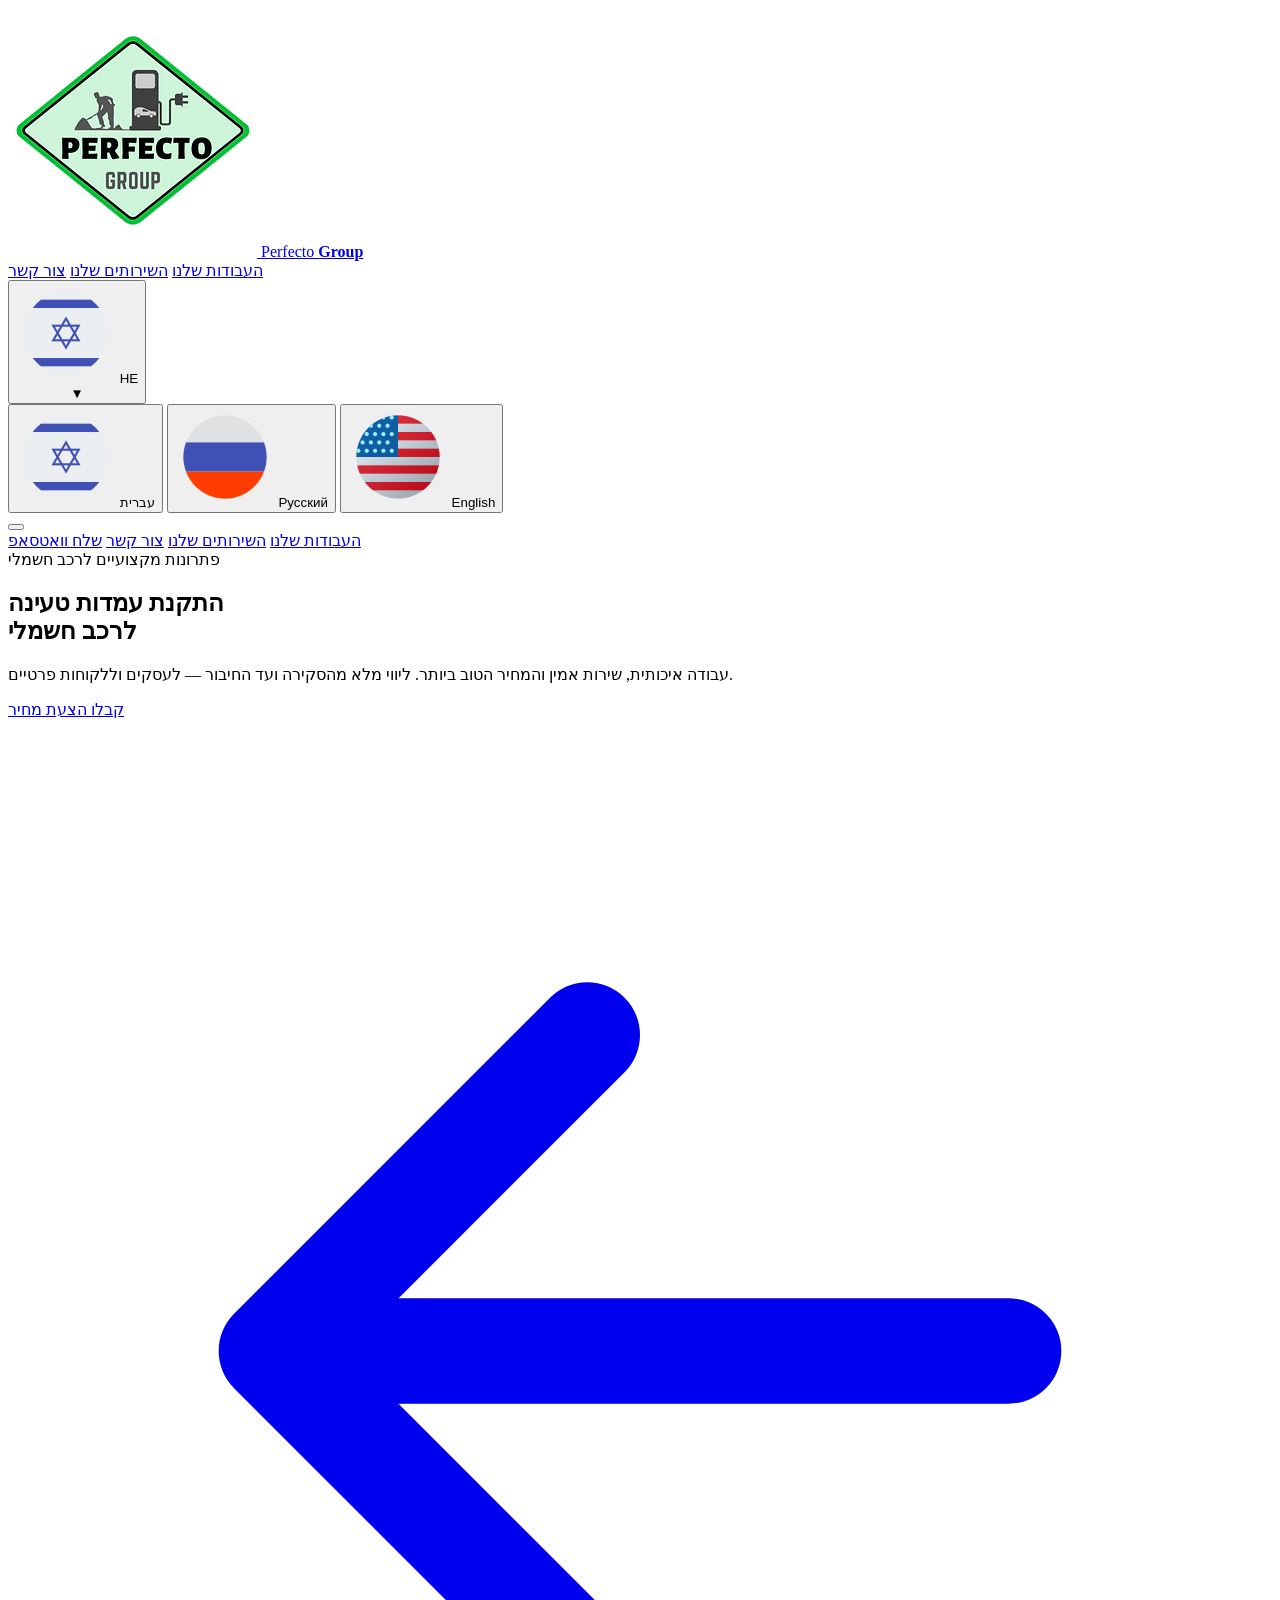
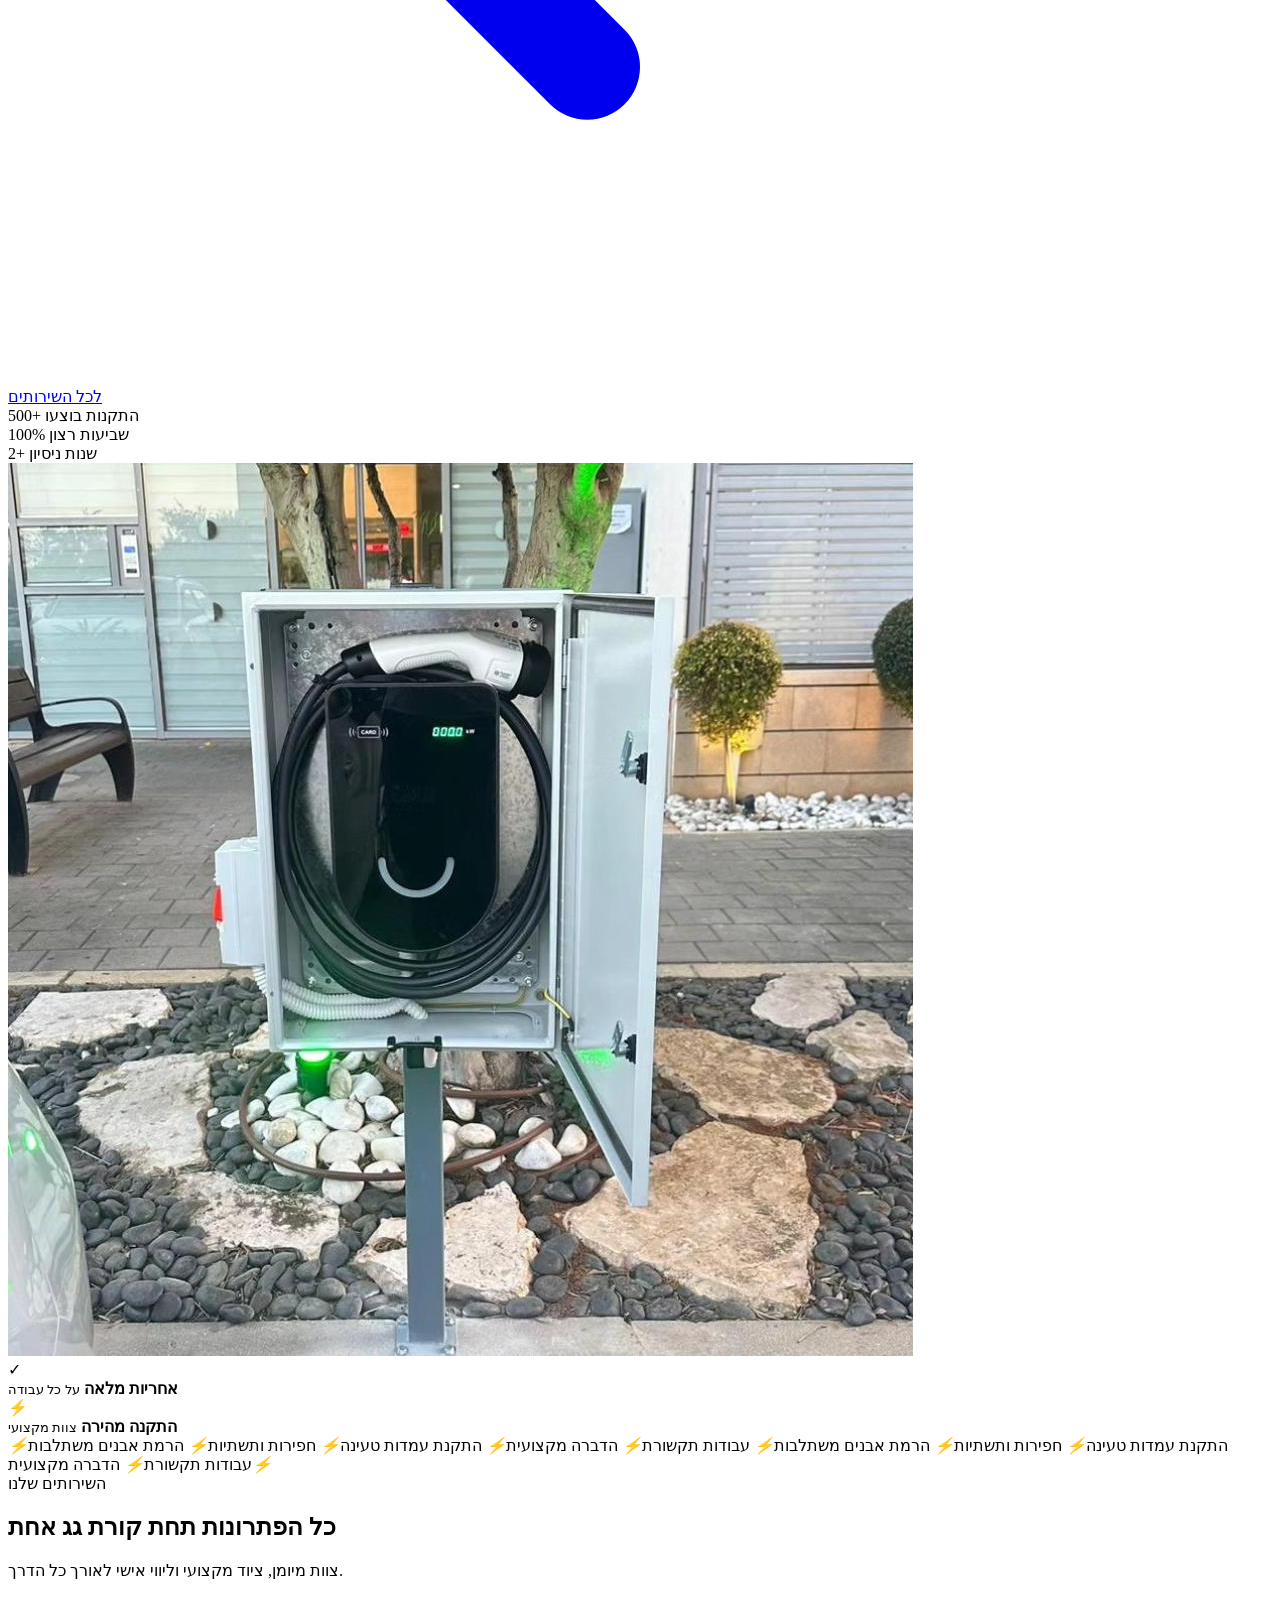
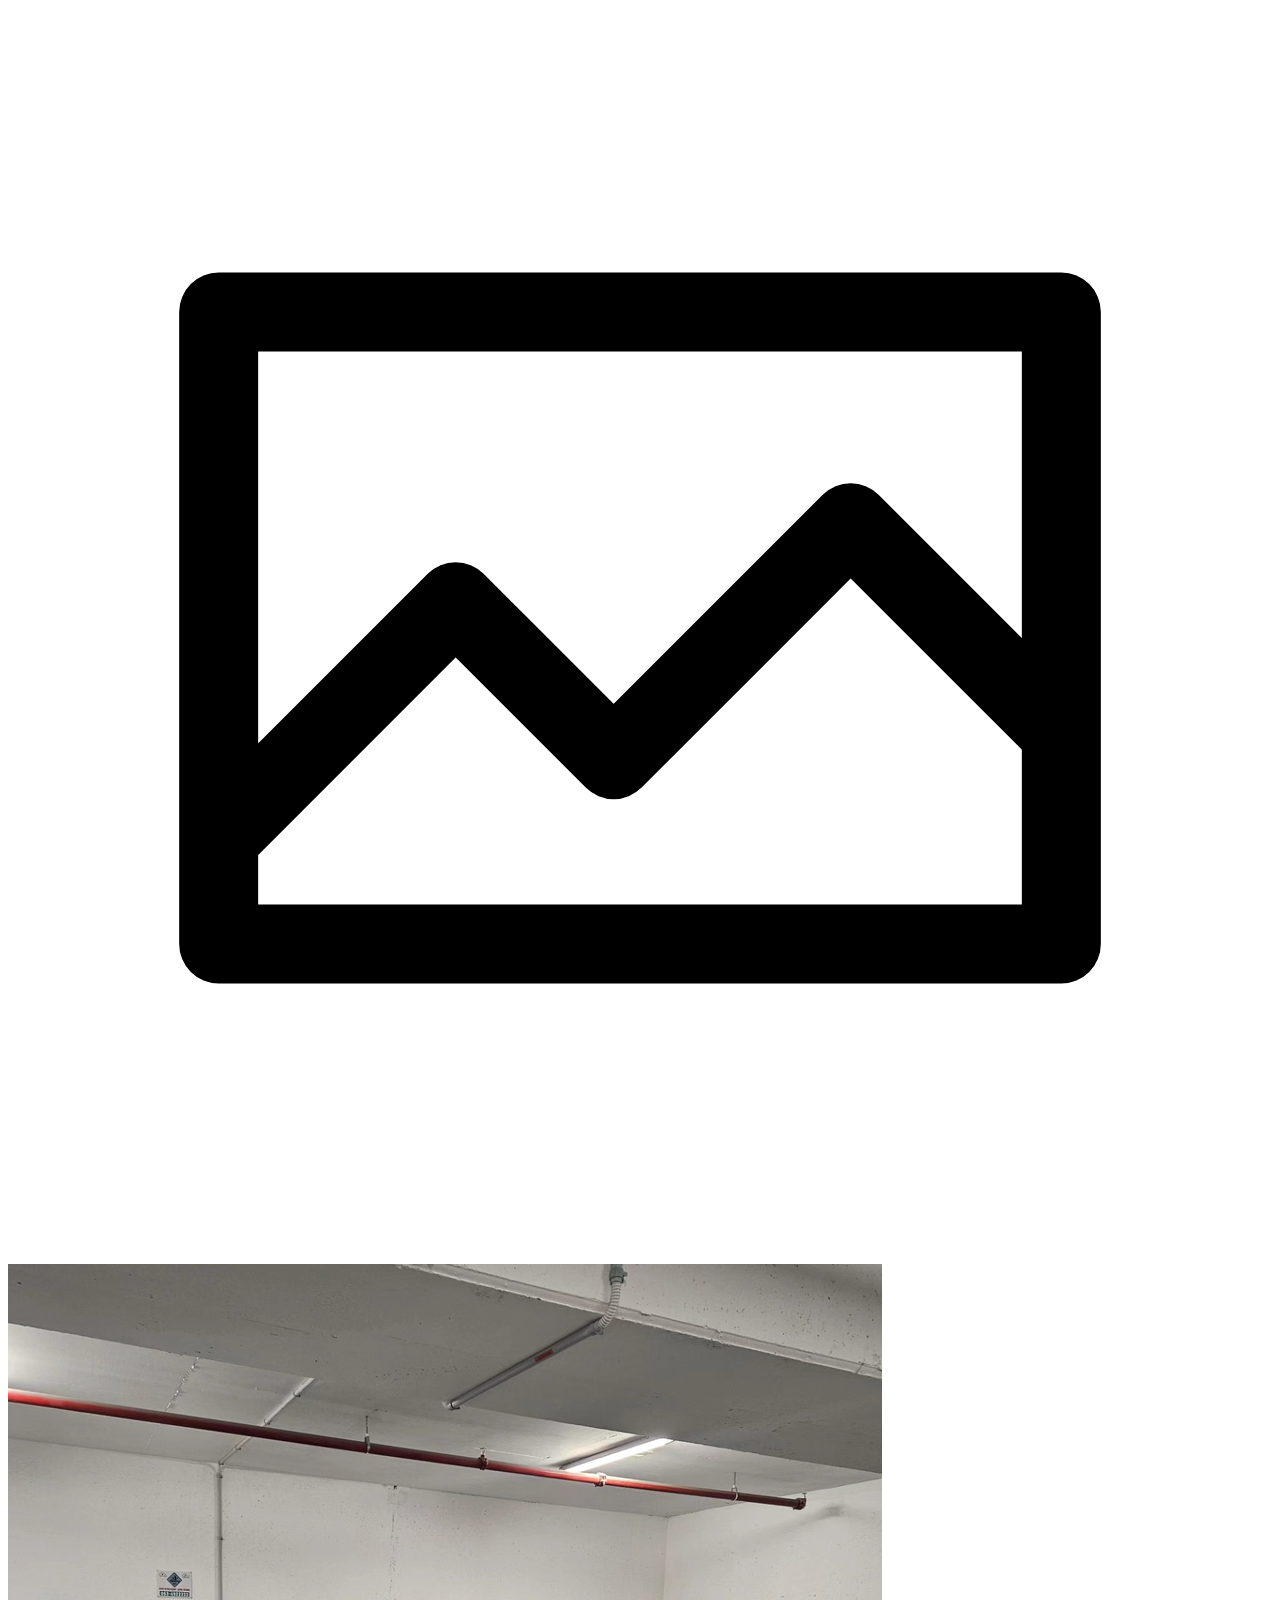
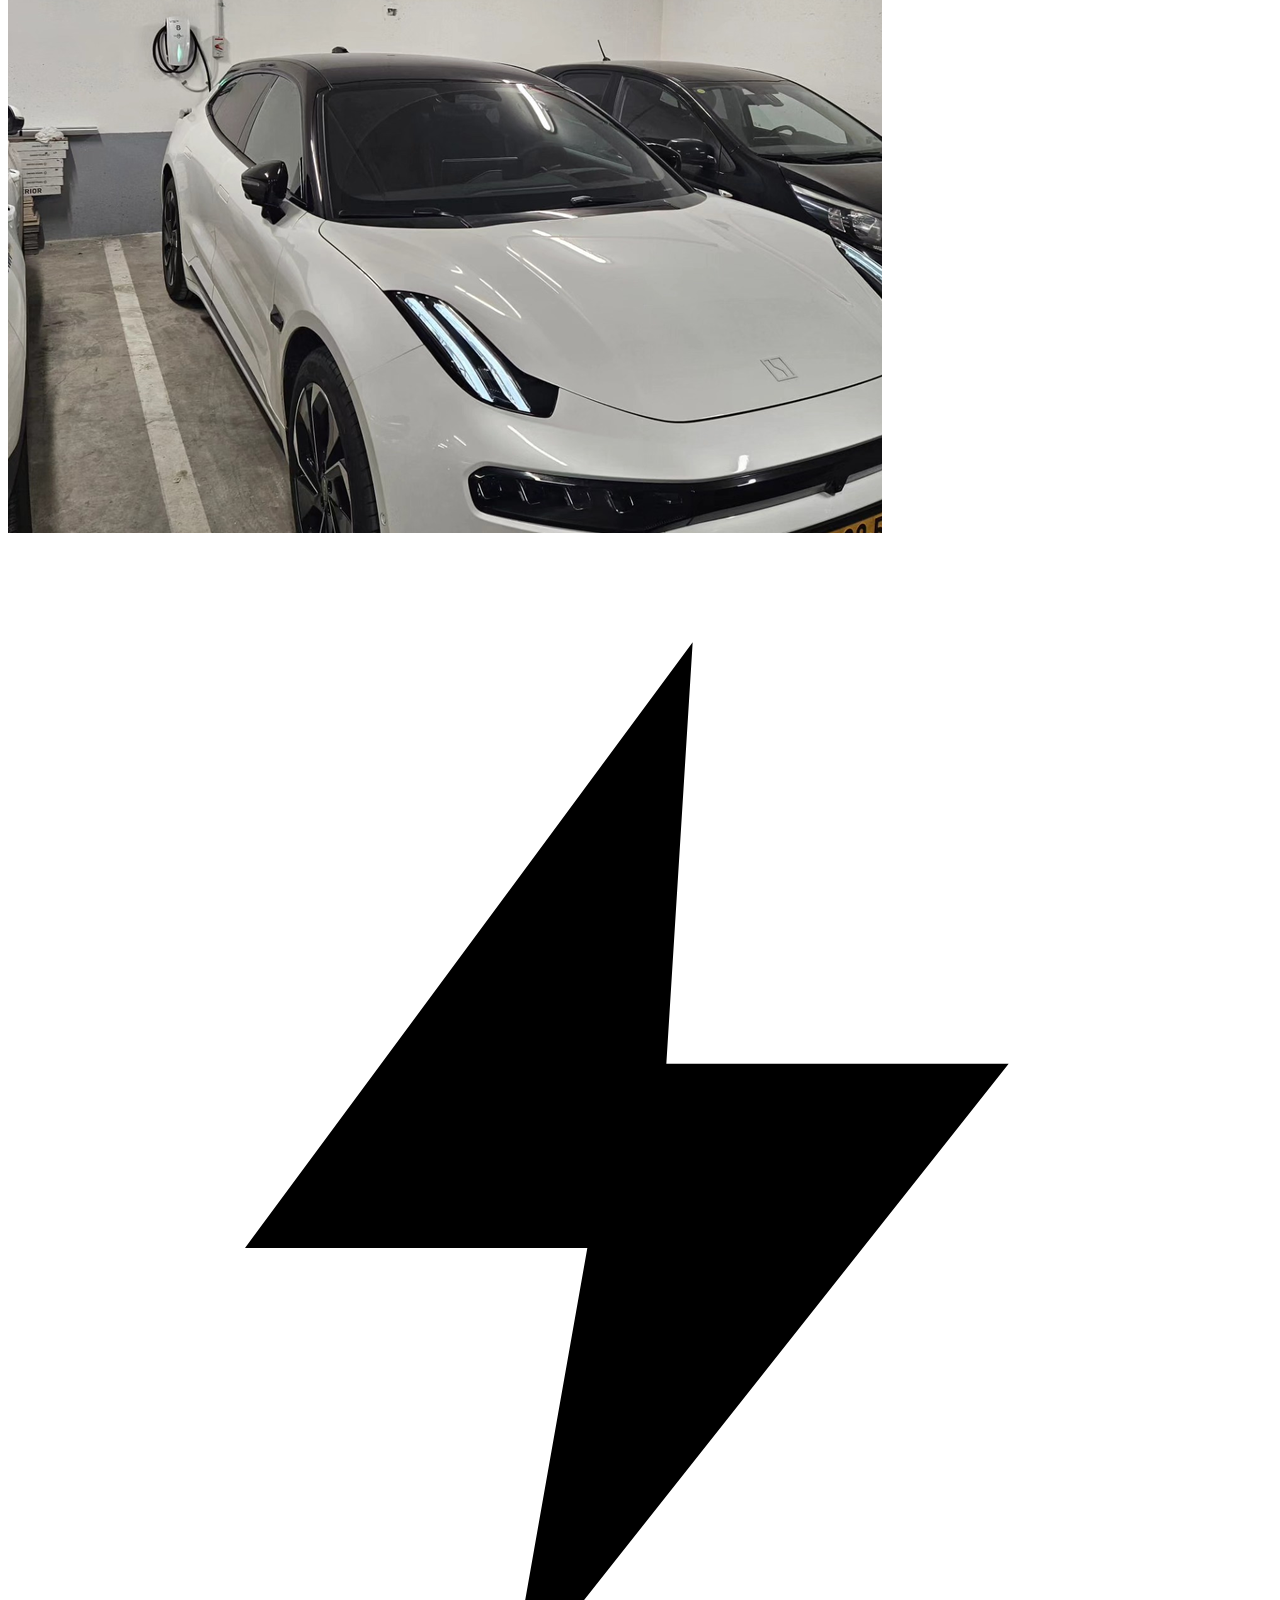
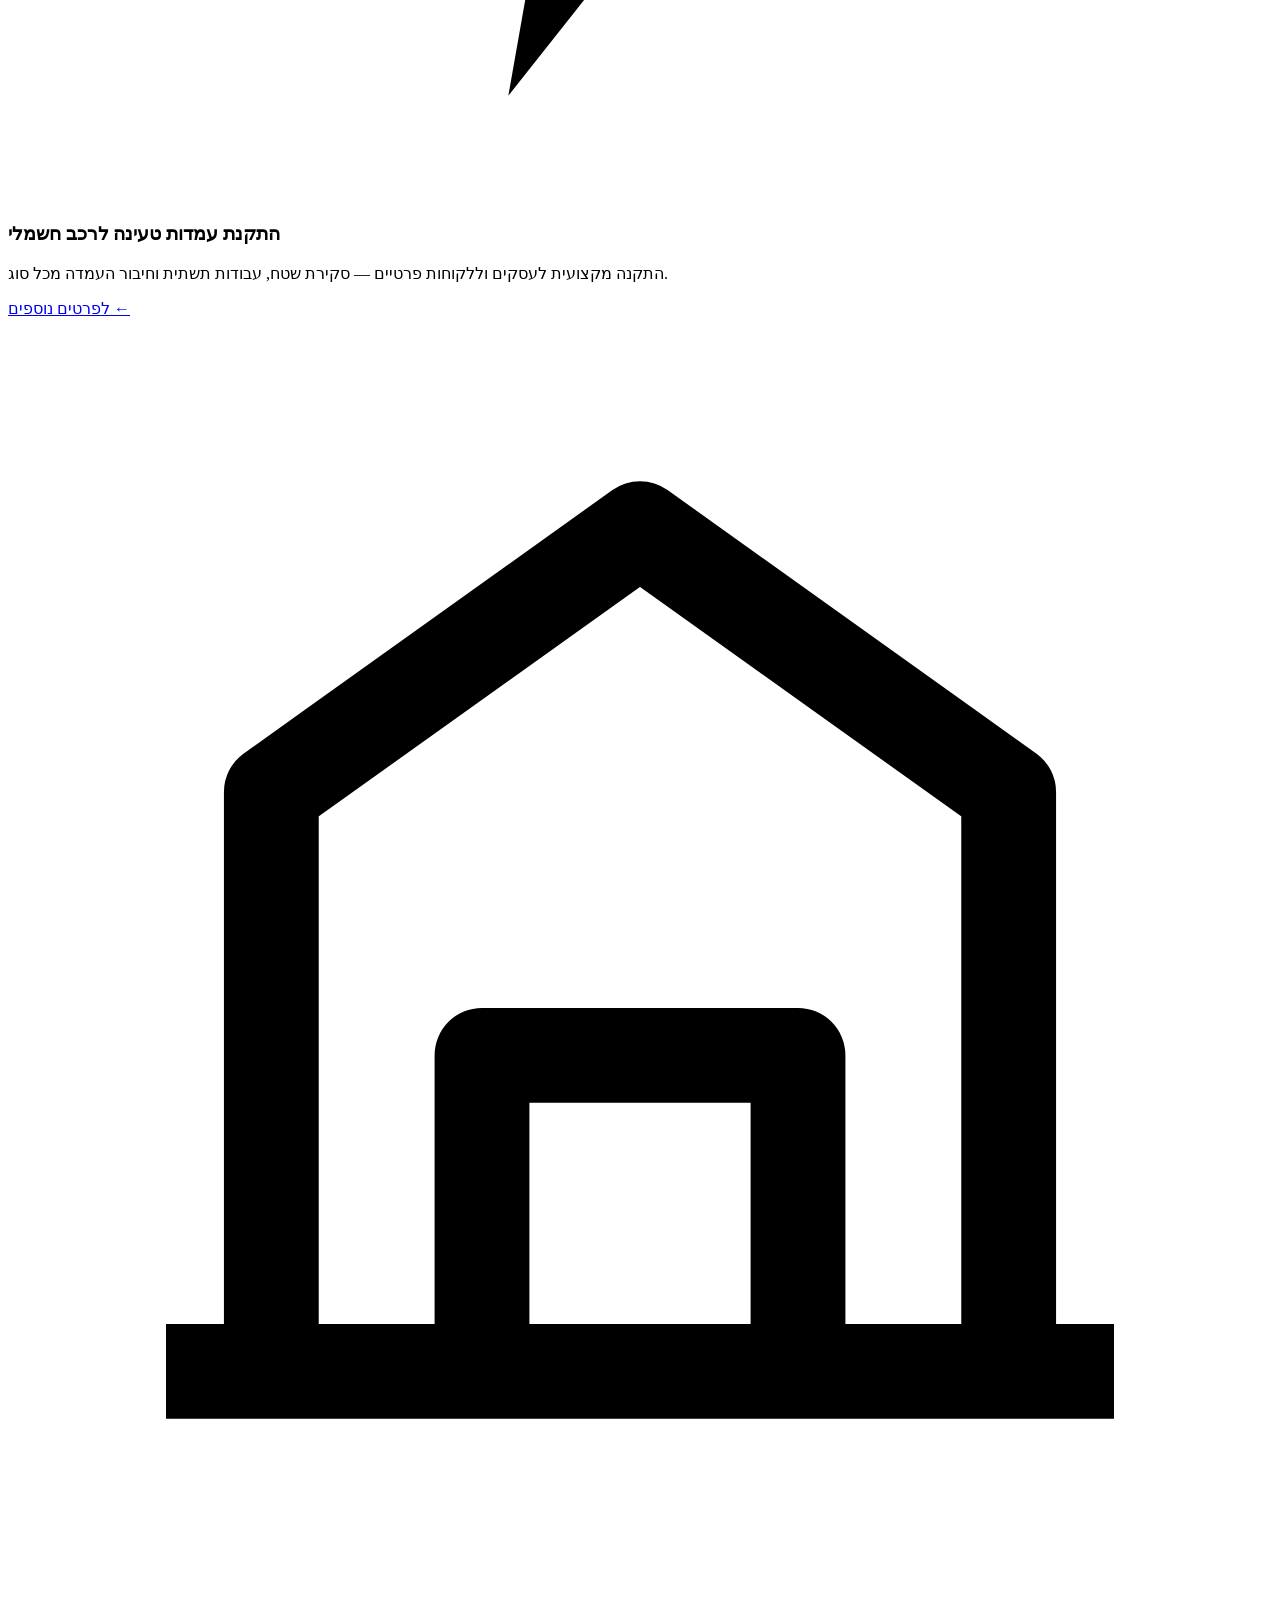
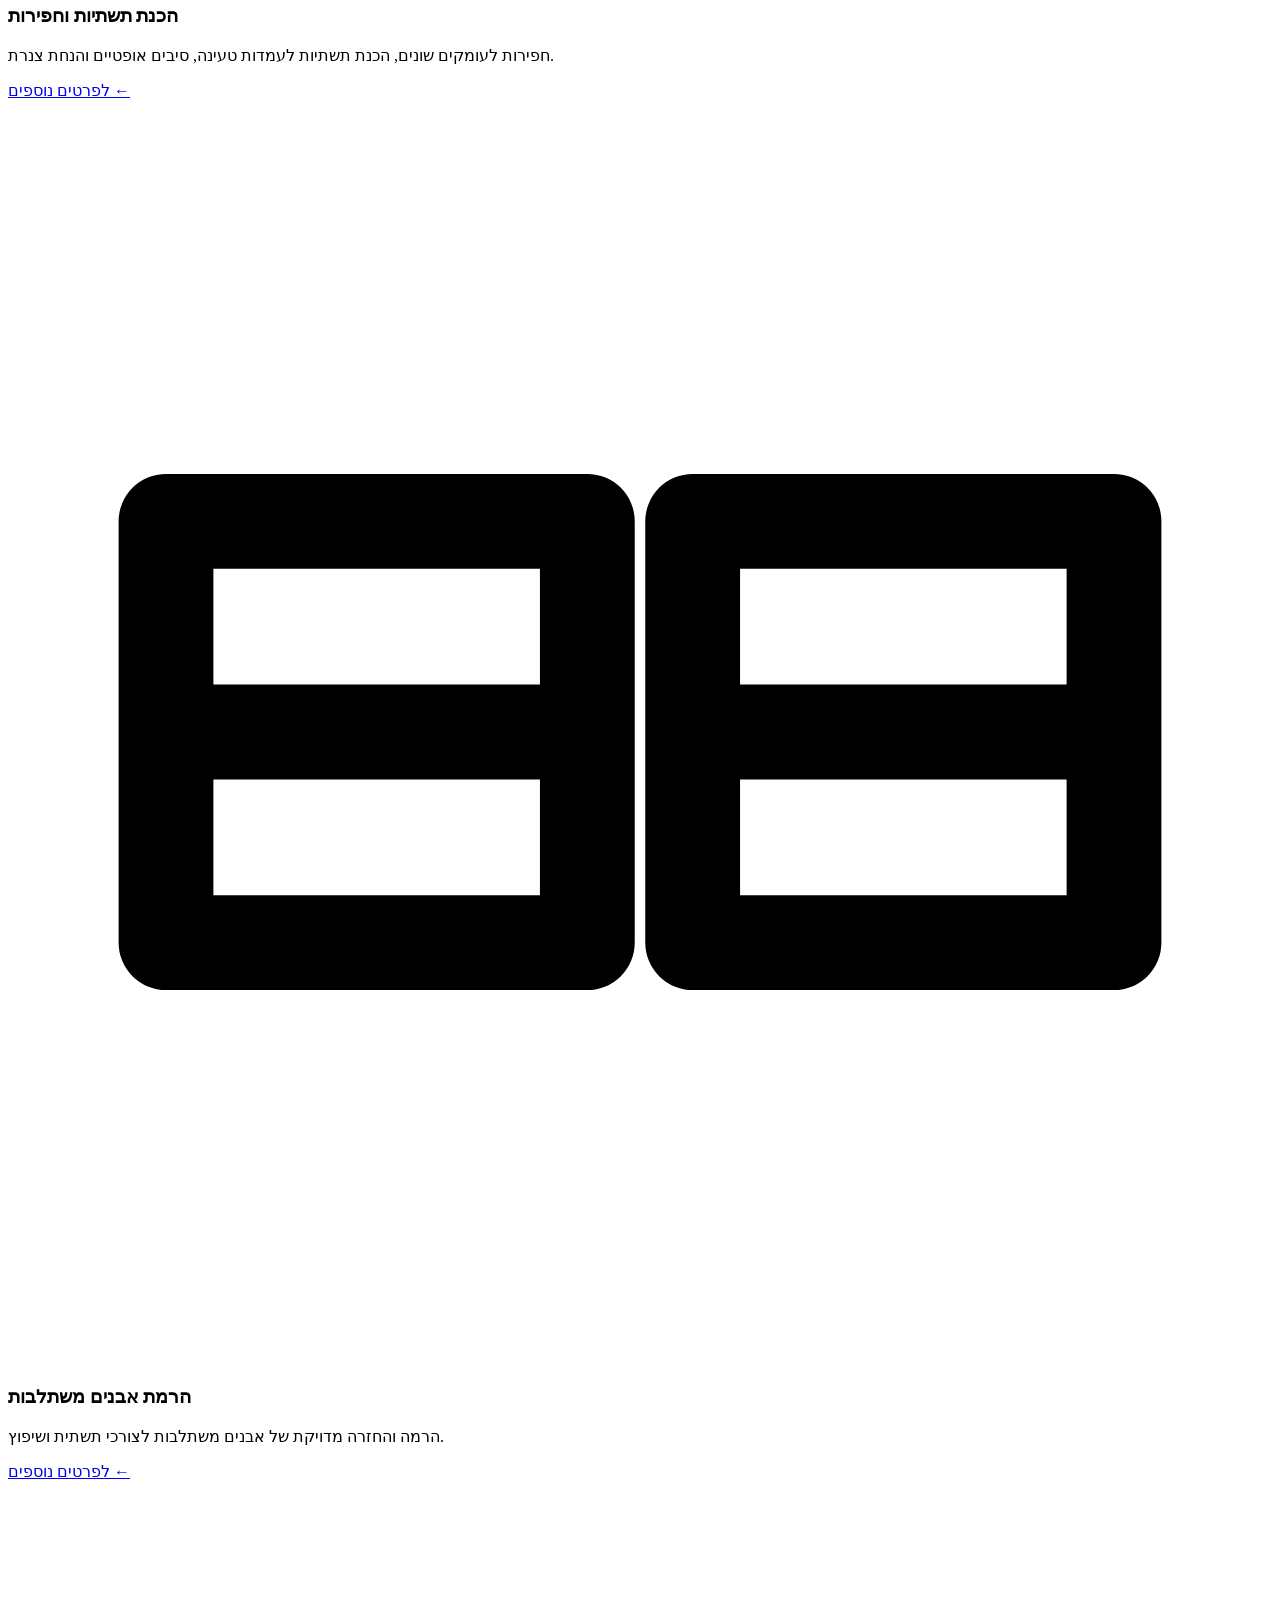
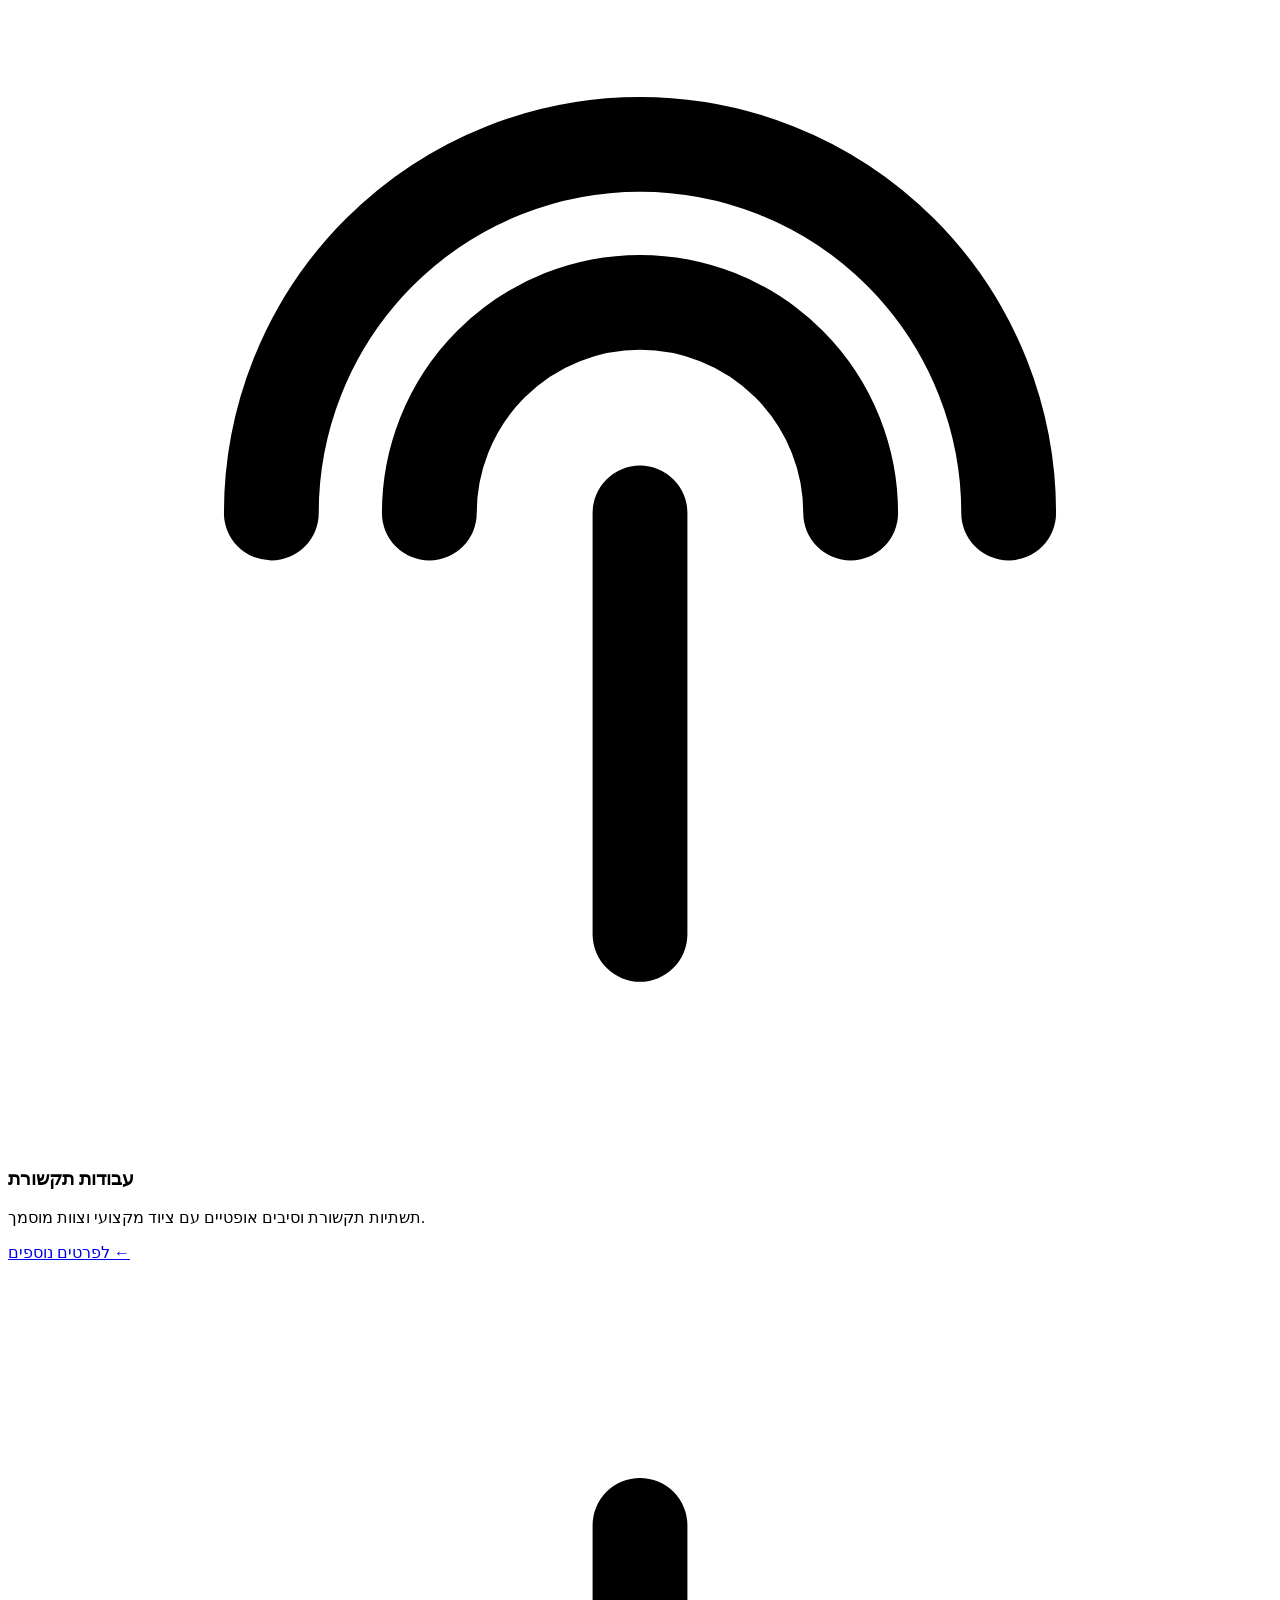
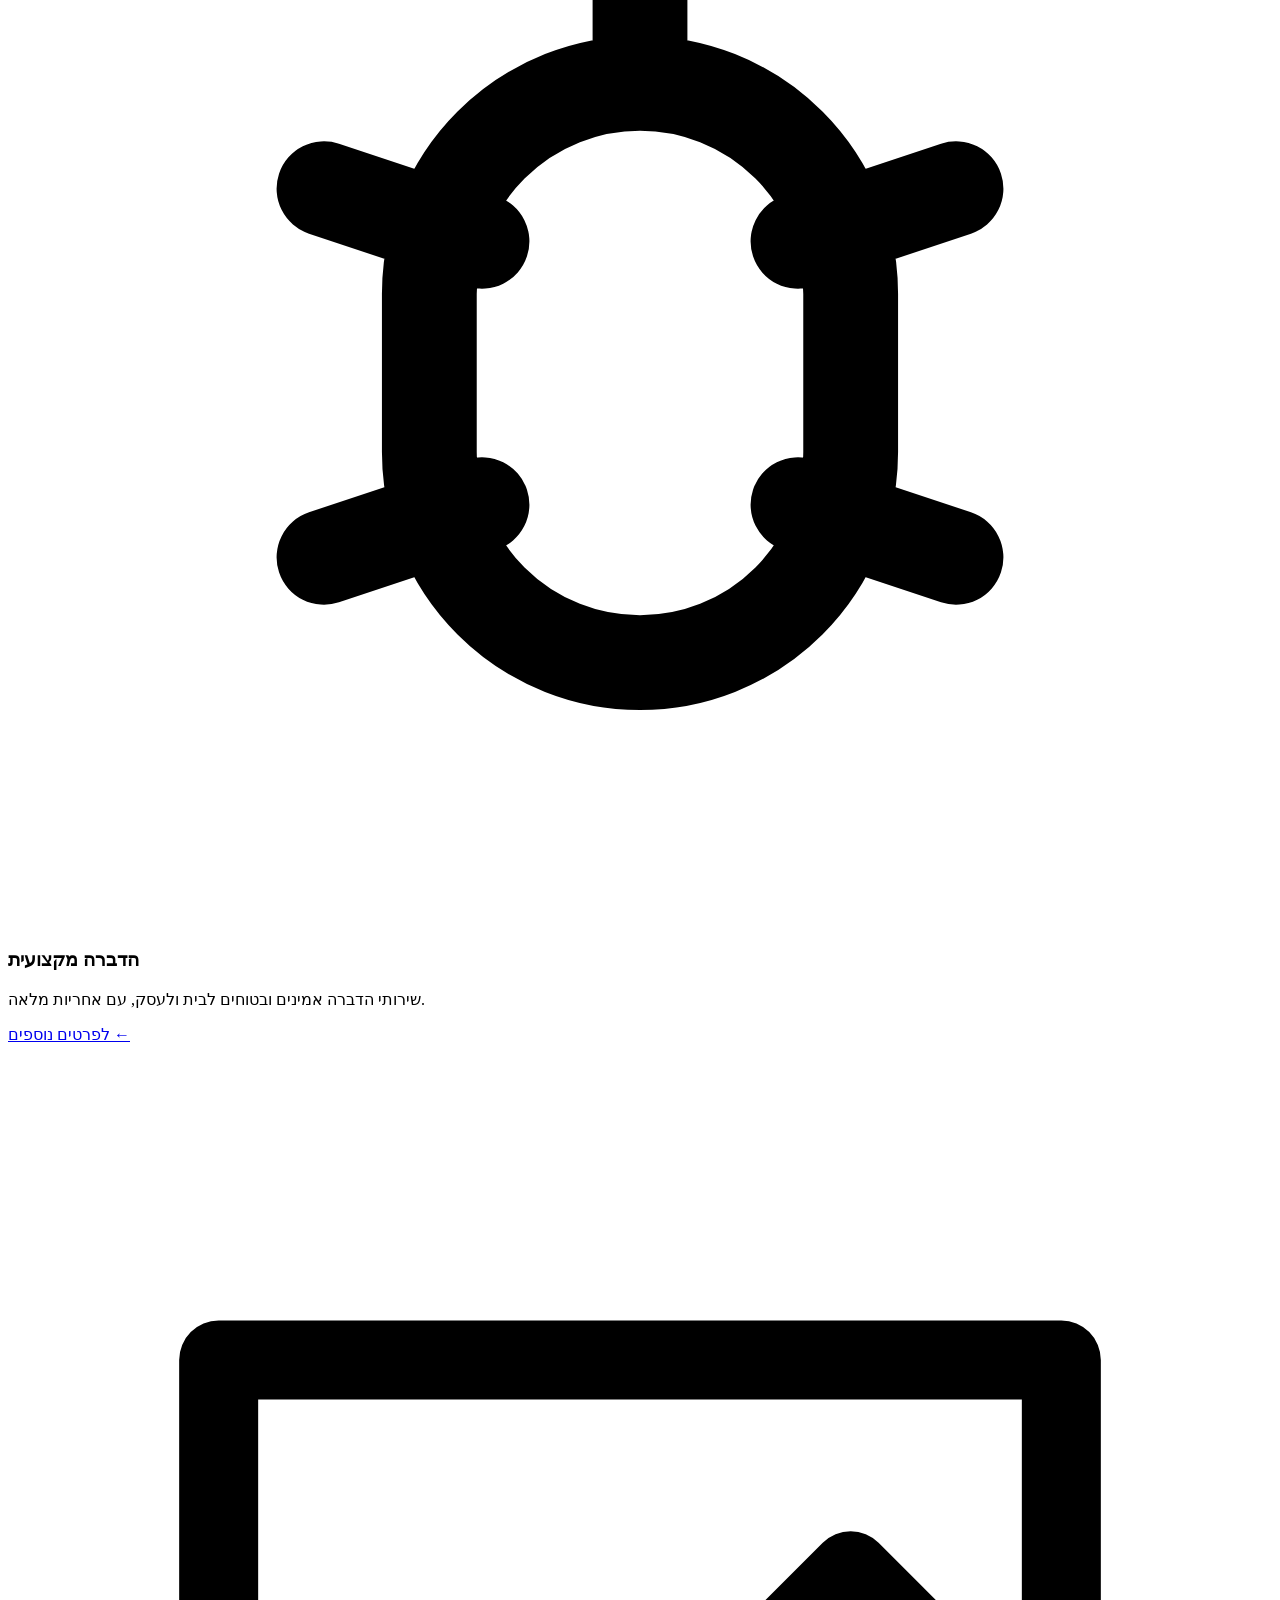
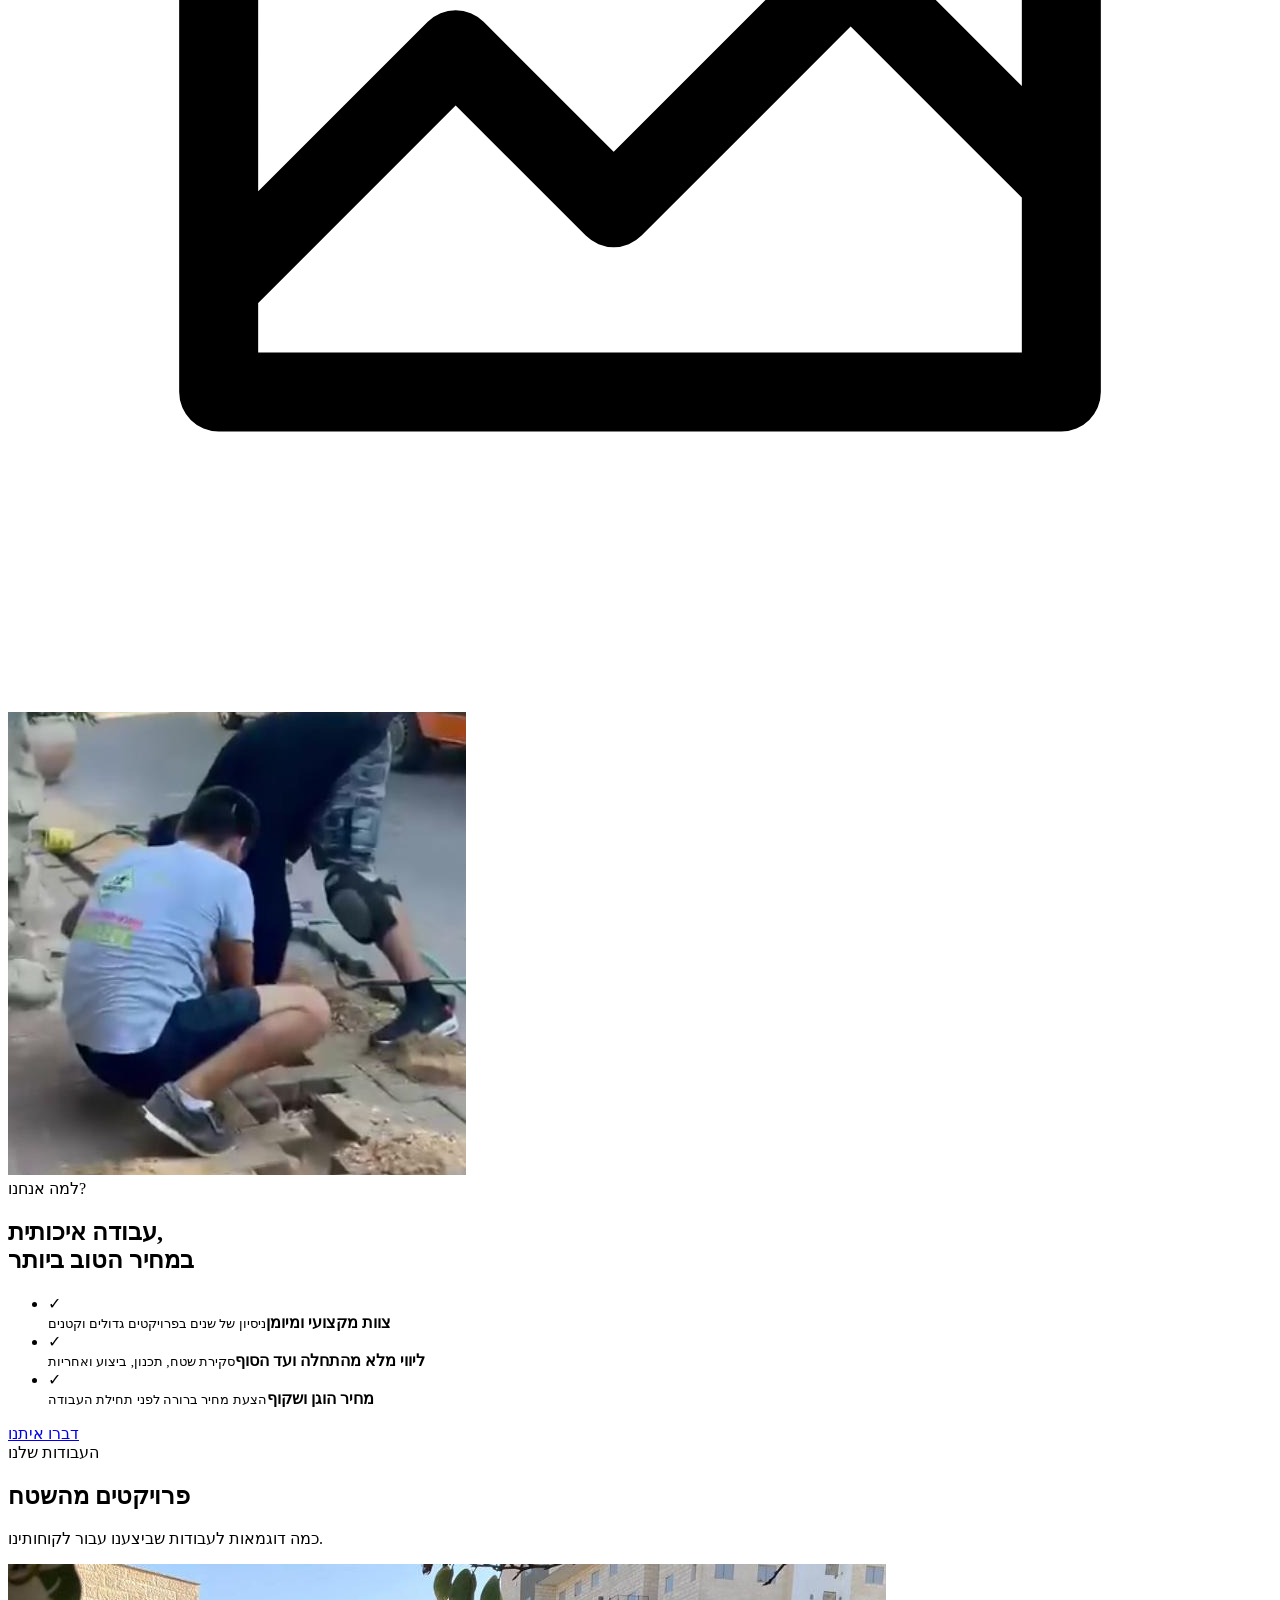
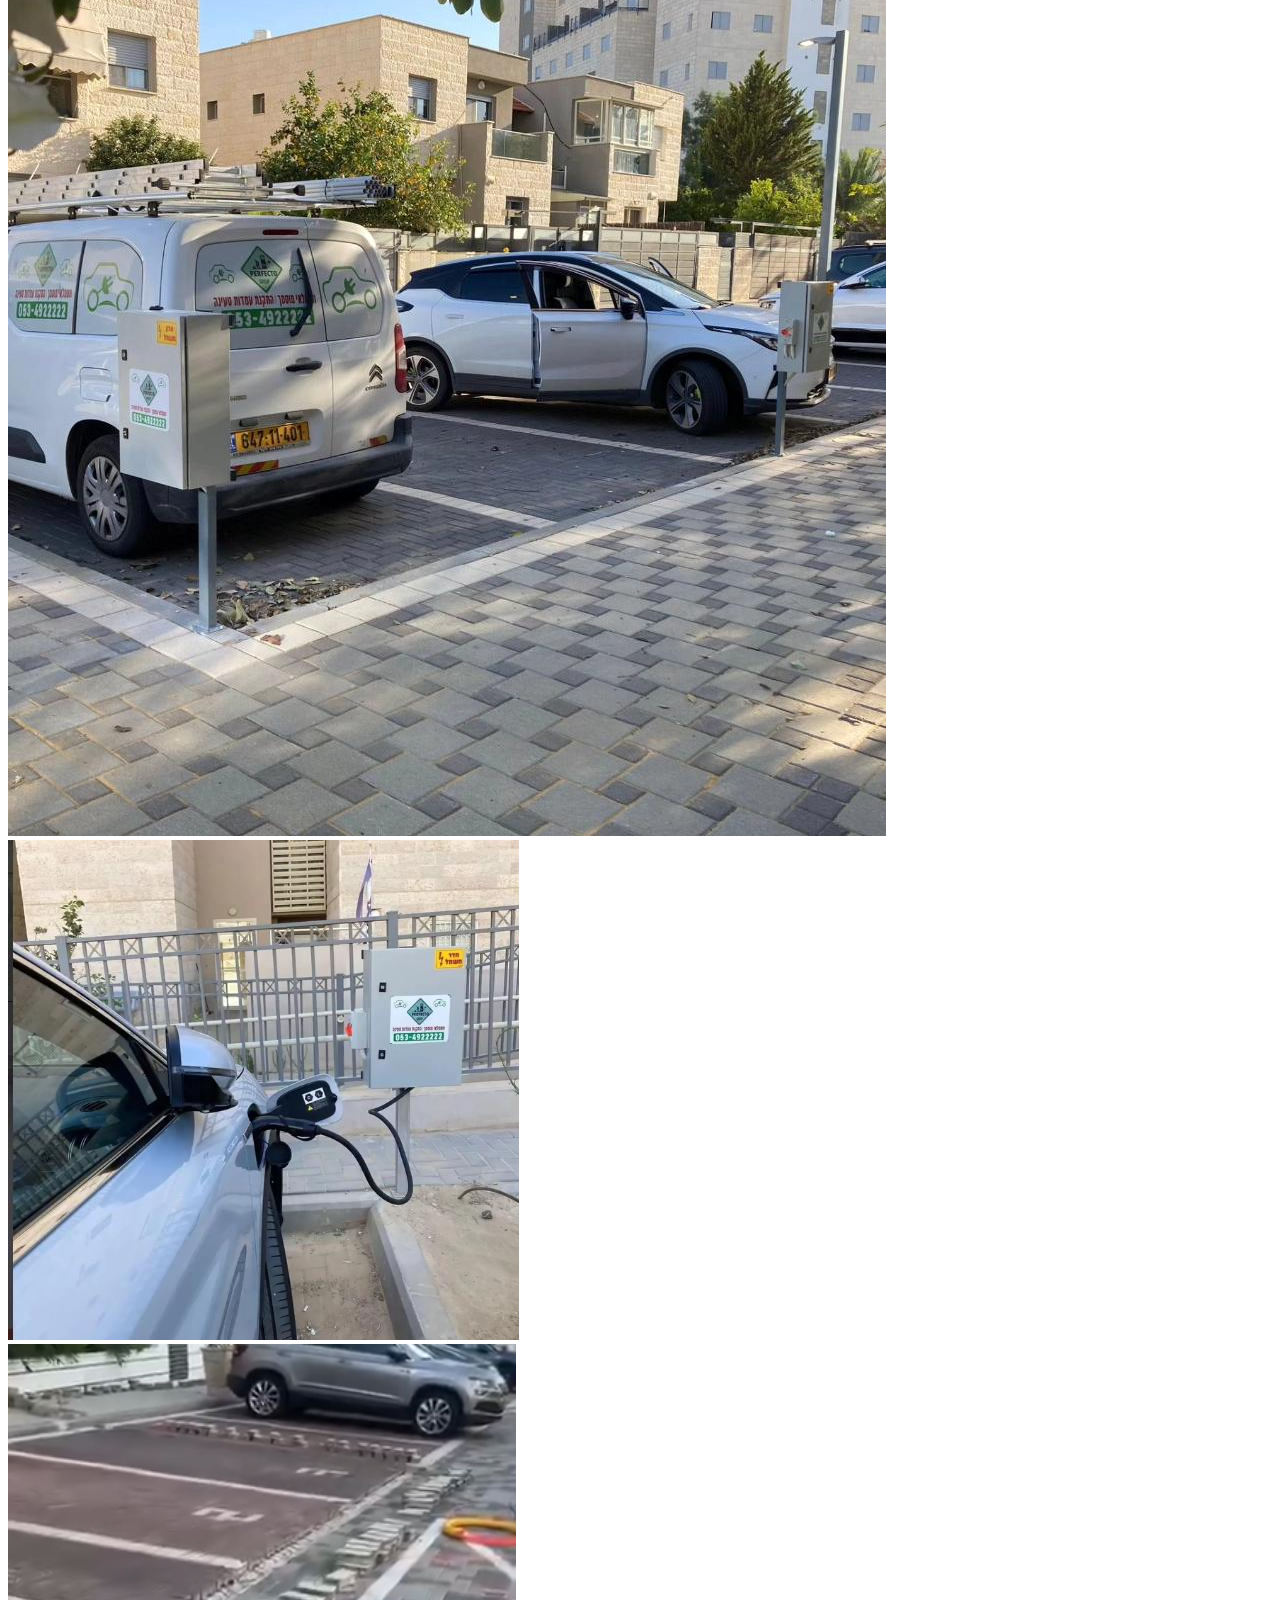
==== commit debf605d: "000" ====
--- a/index-en.html
+++ b/index-en.html
@@ -119,7 +119,7 @@
               <span class="stat__label">שביעות רצון</span>
             </div>
             <div class="stat">
-              <span class="stat__num"><span class="counter" data-target="10">0</span>+</span>
+              <span class="stat__num"><span class="counter" data-target="2">0</span>+</span>
               <span class="stat__label">שנות ניסיון</span>
             </div>
           </div>
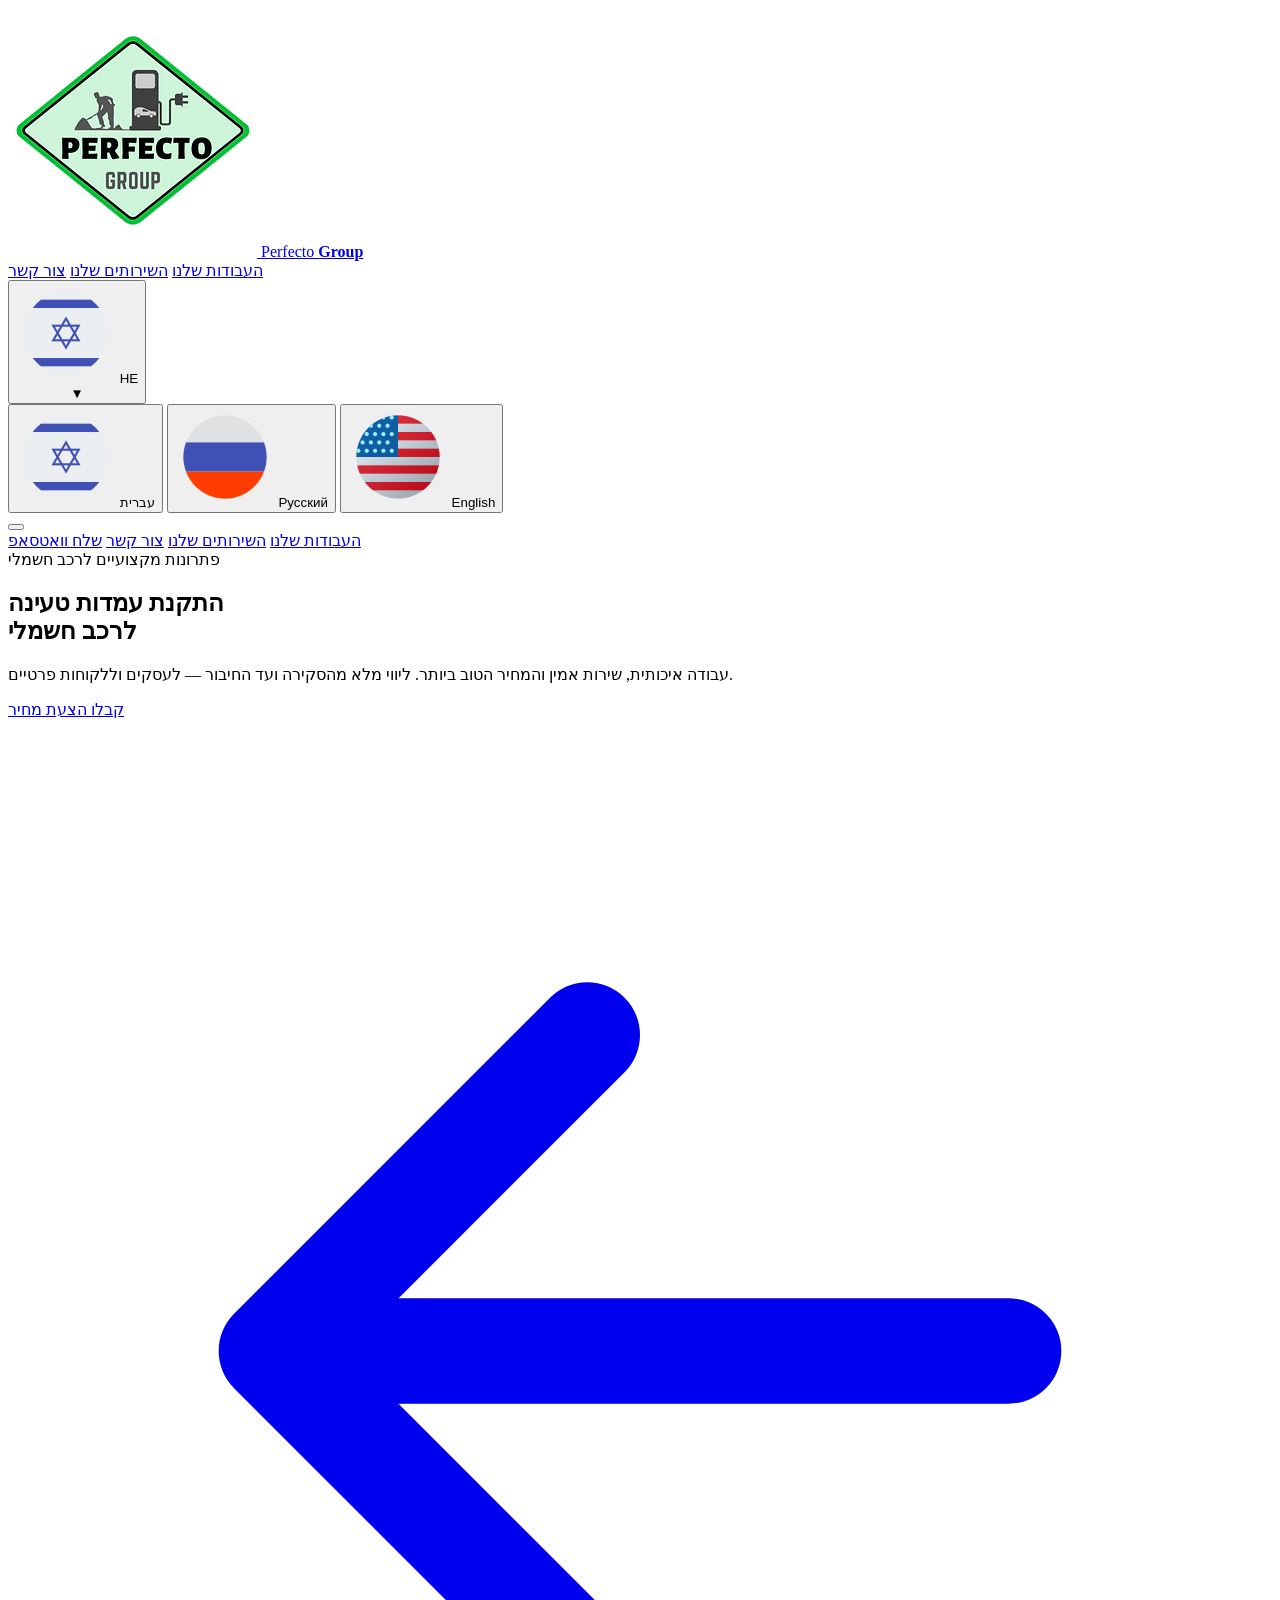
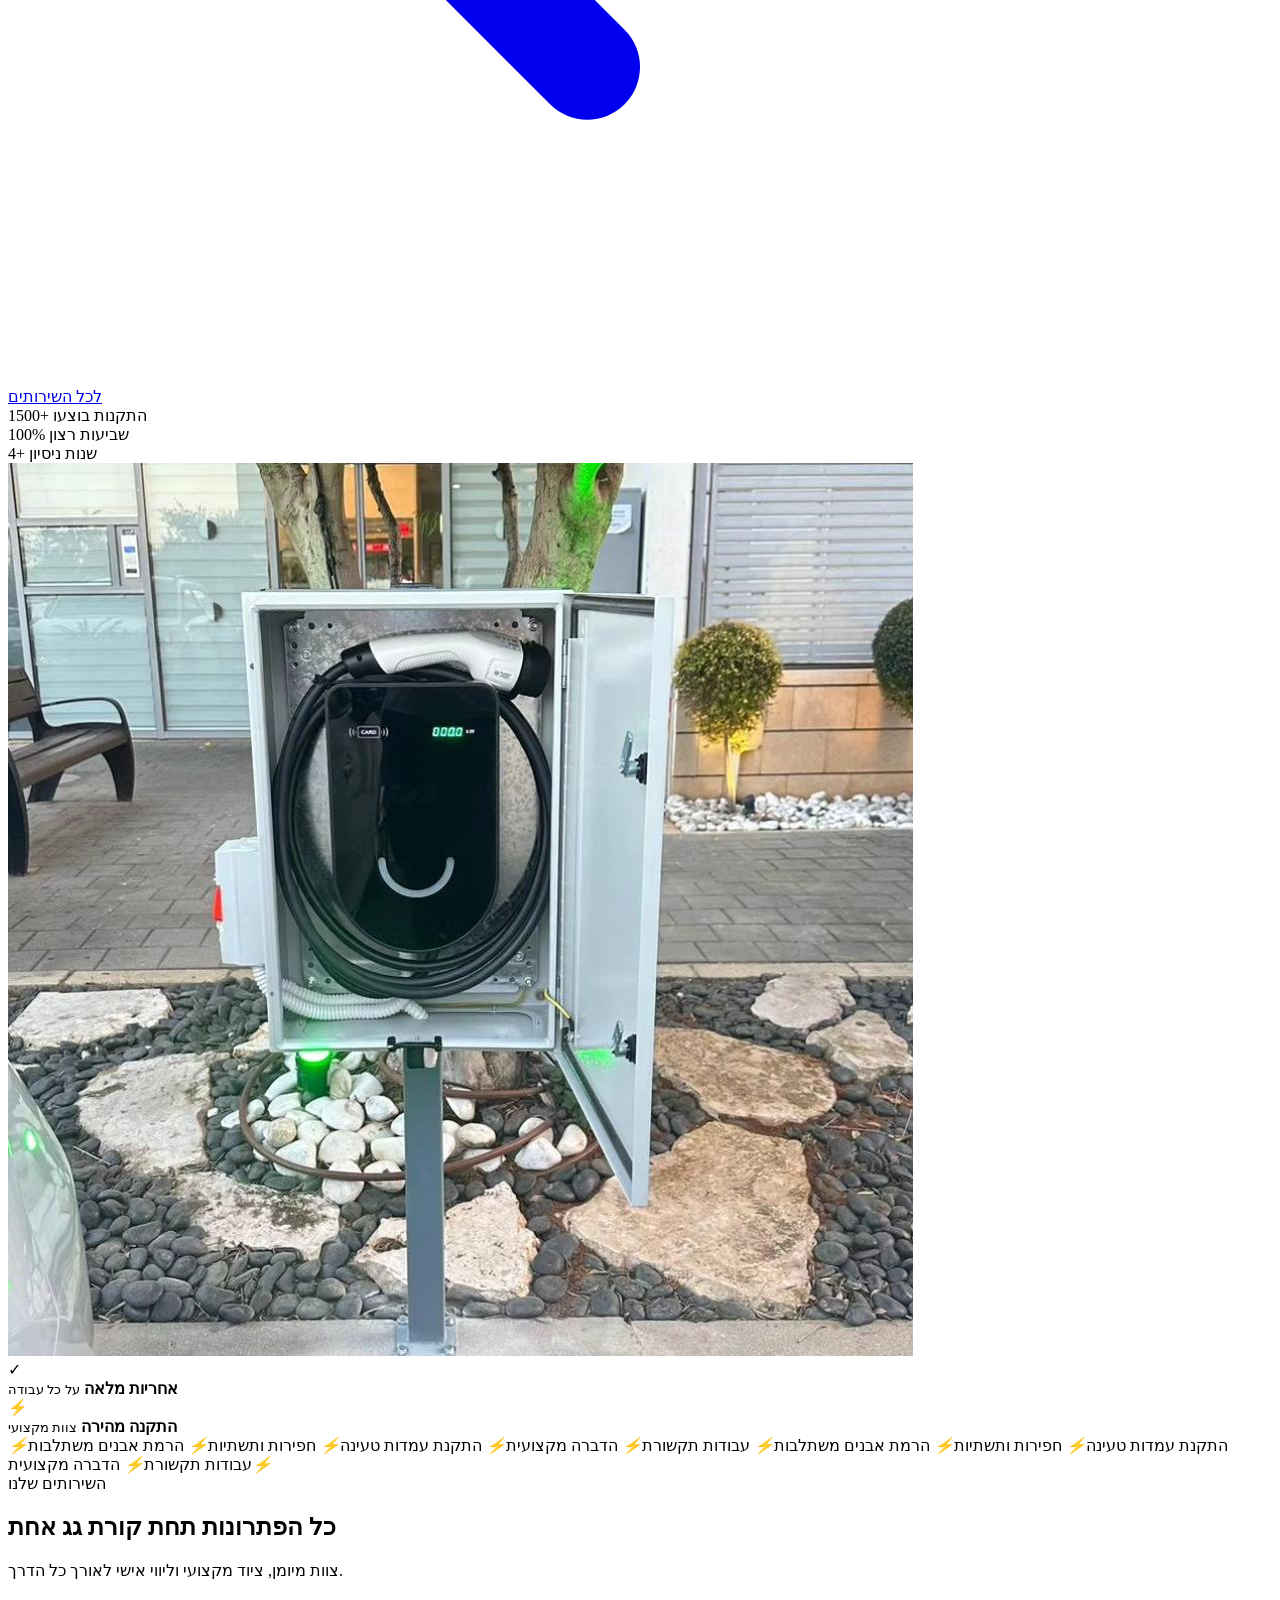
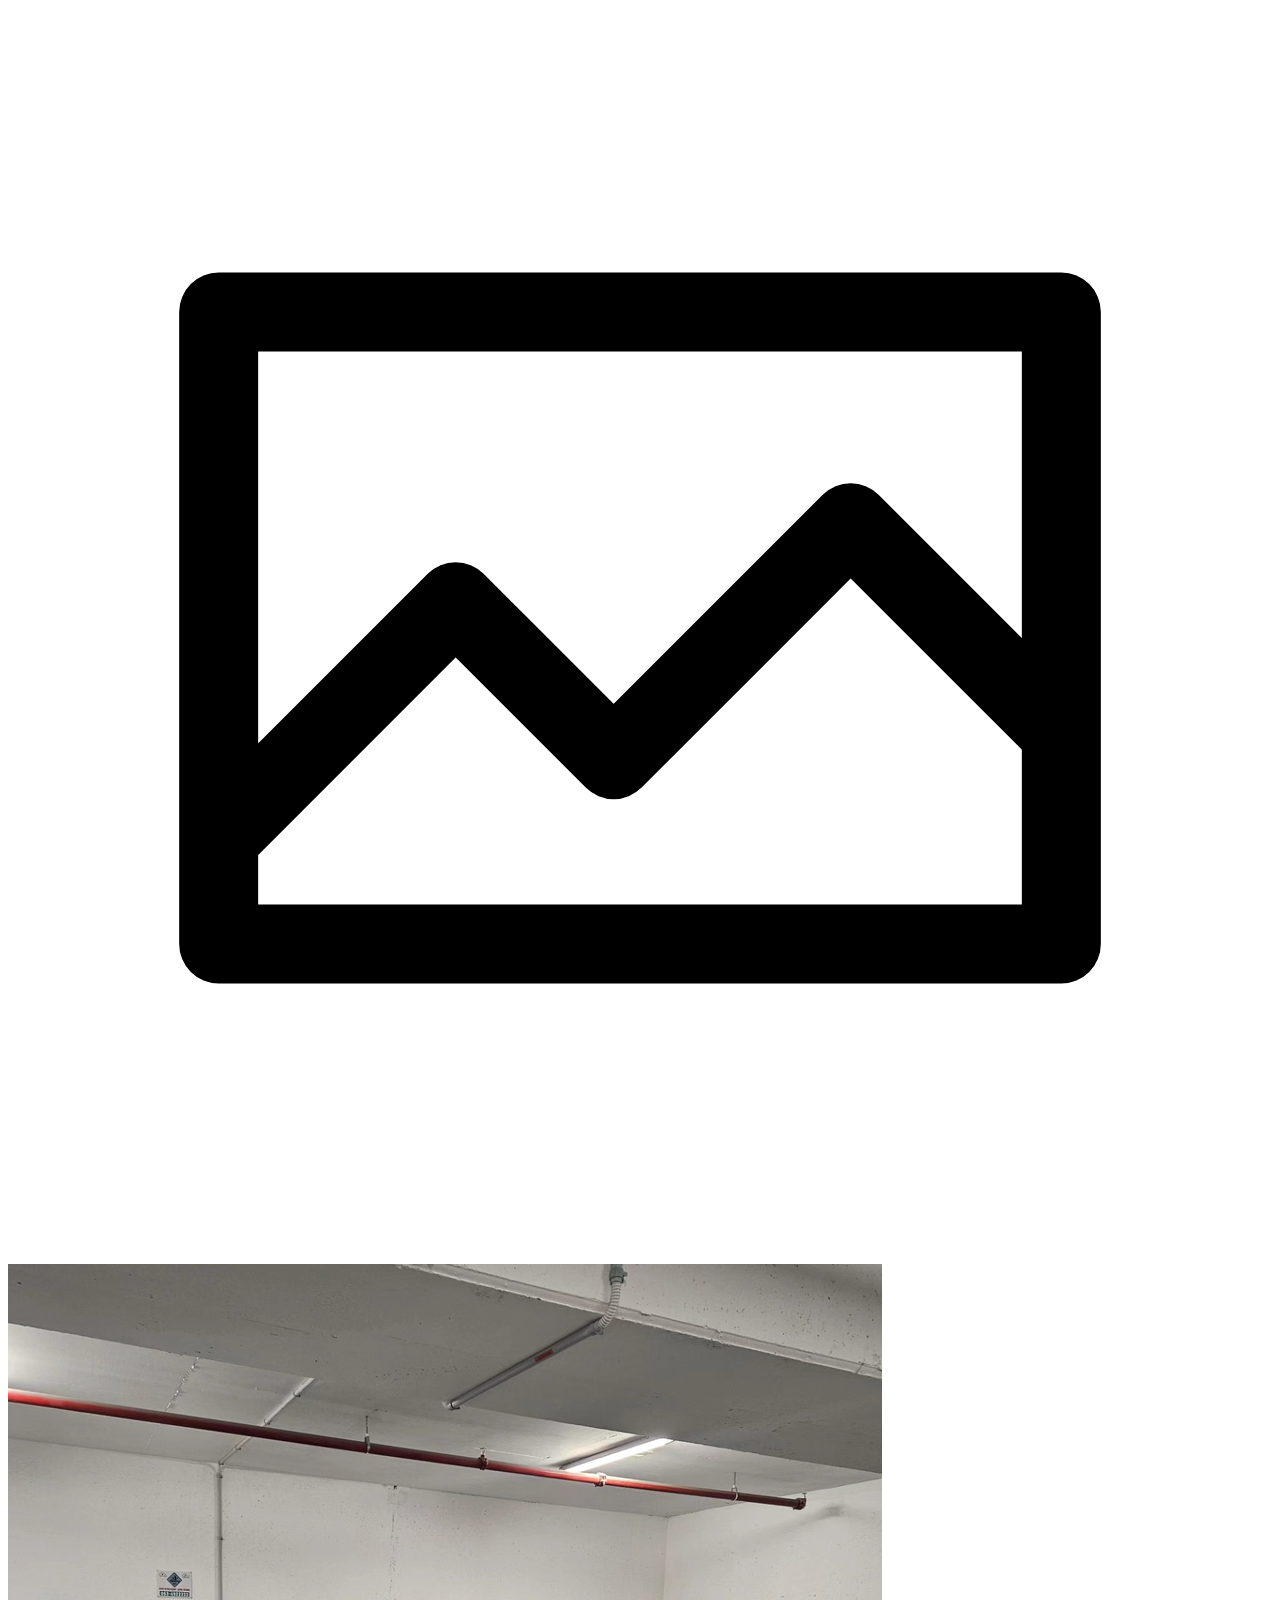
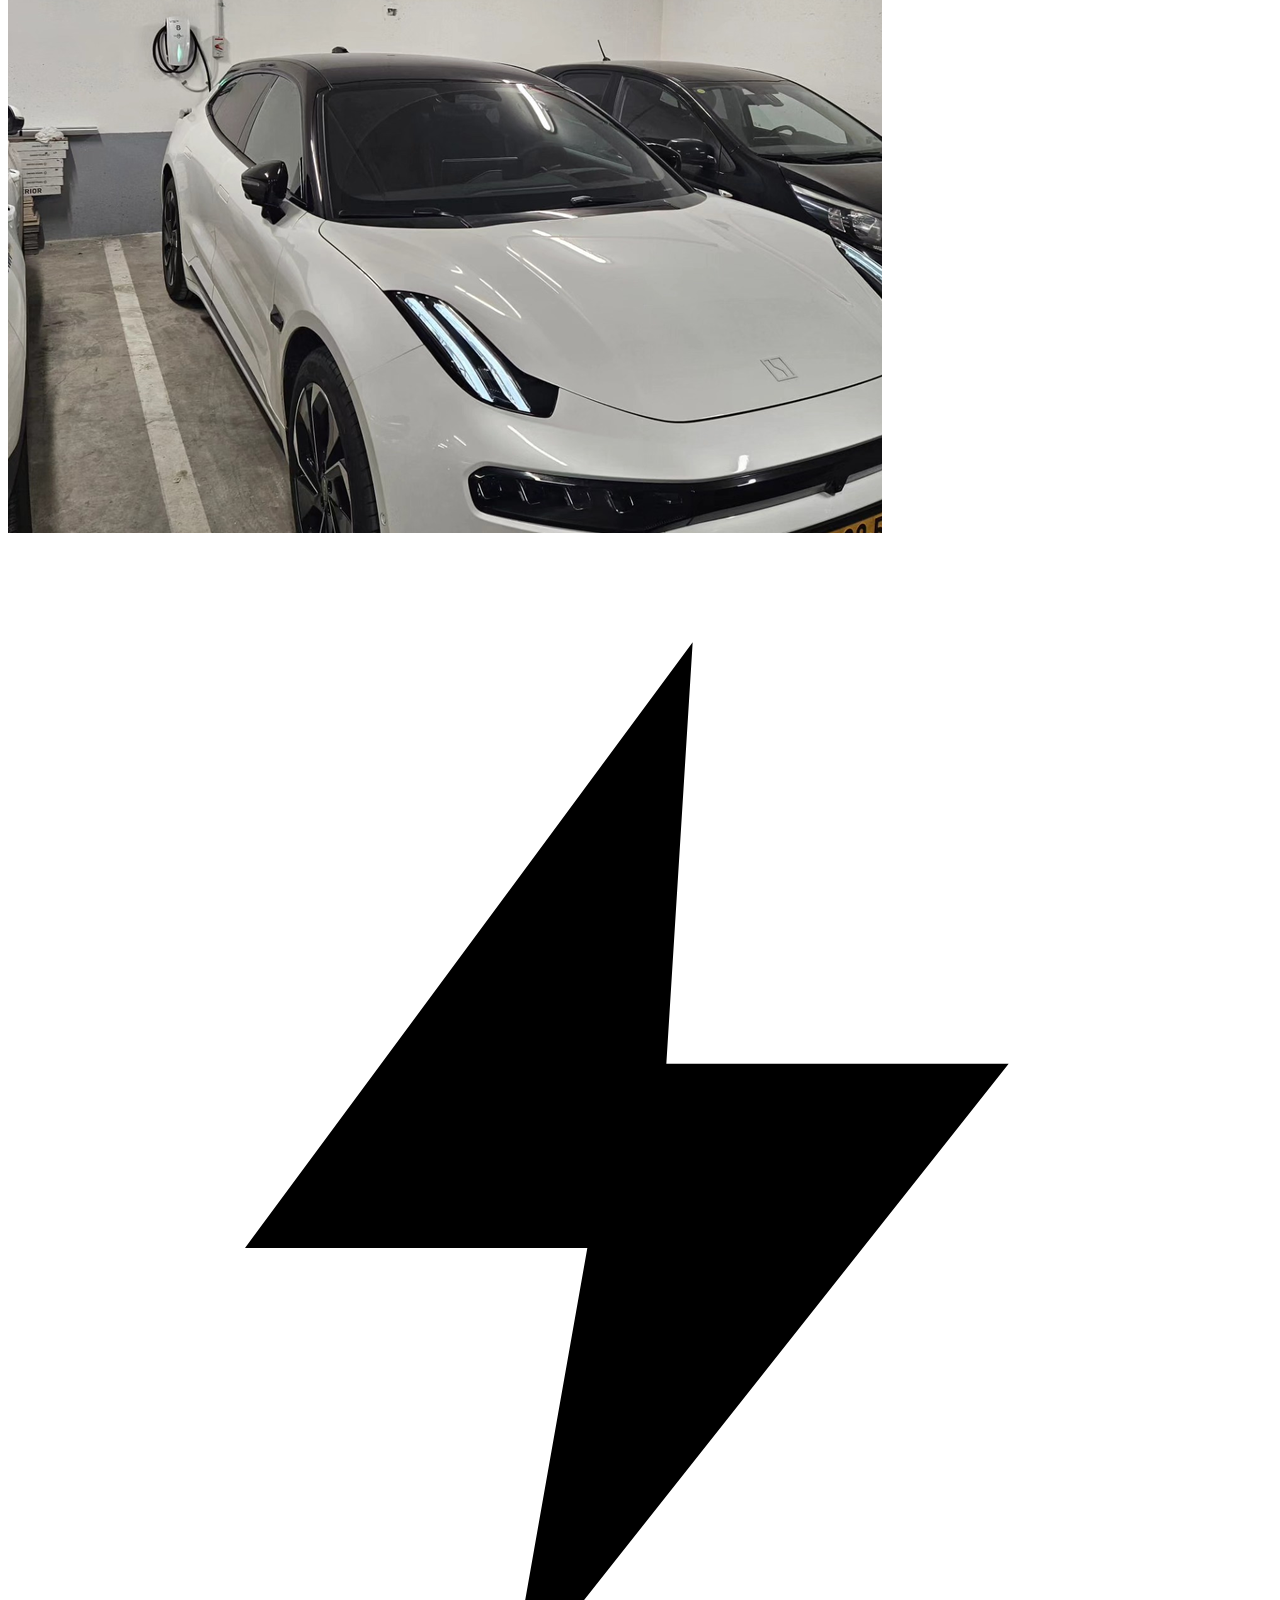
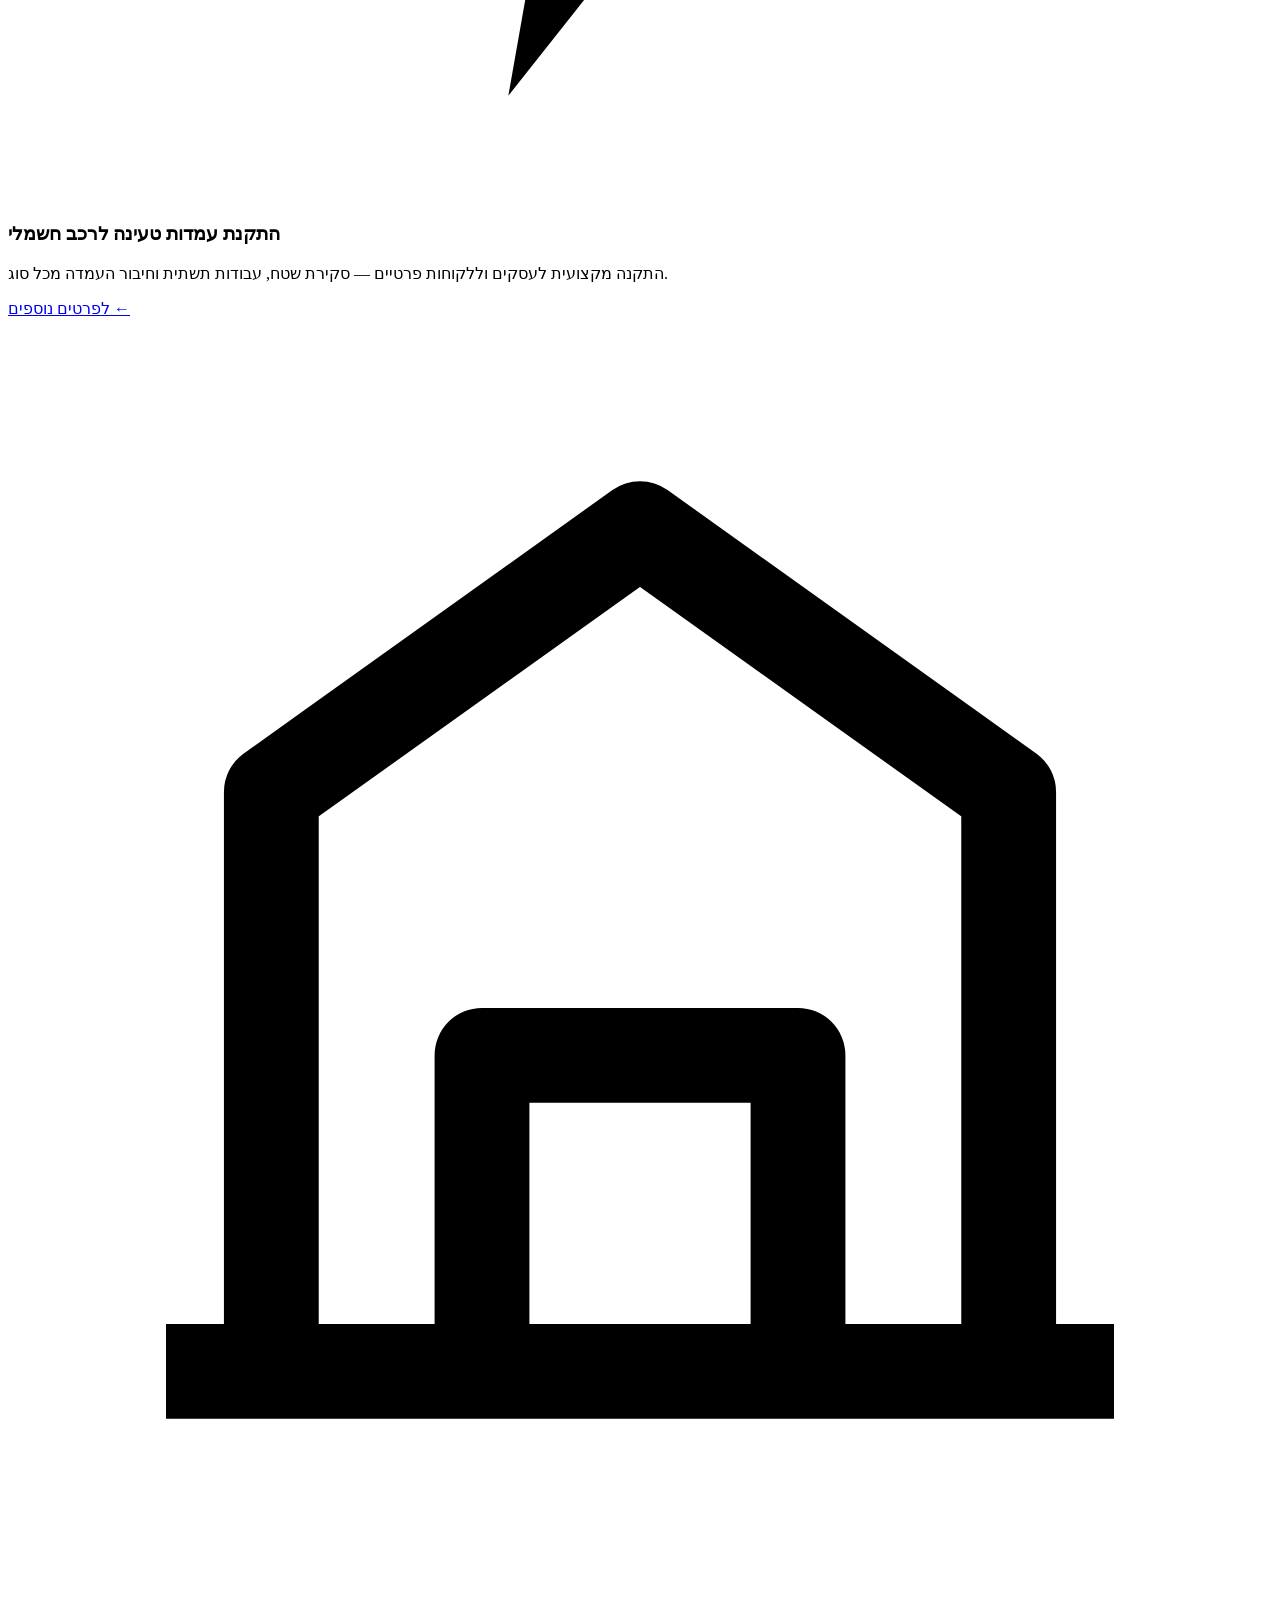
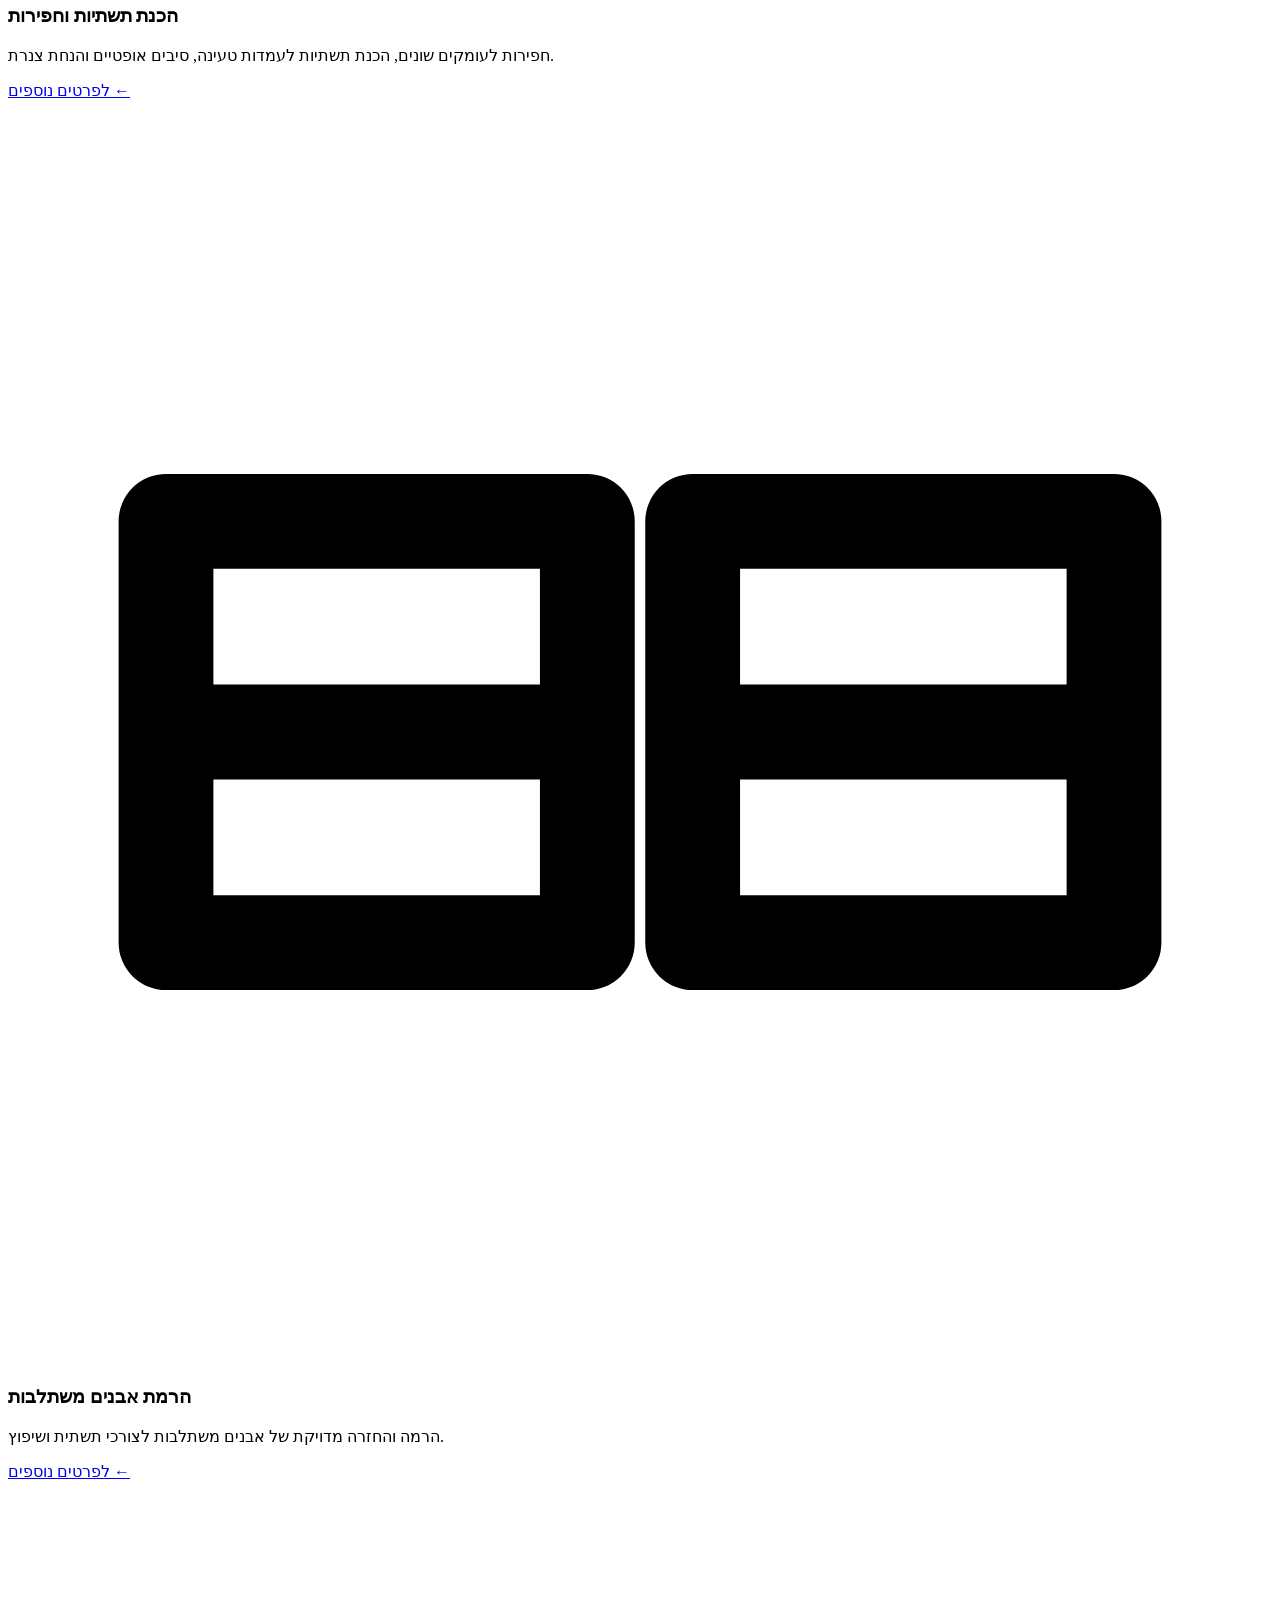
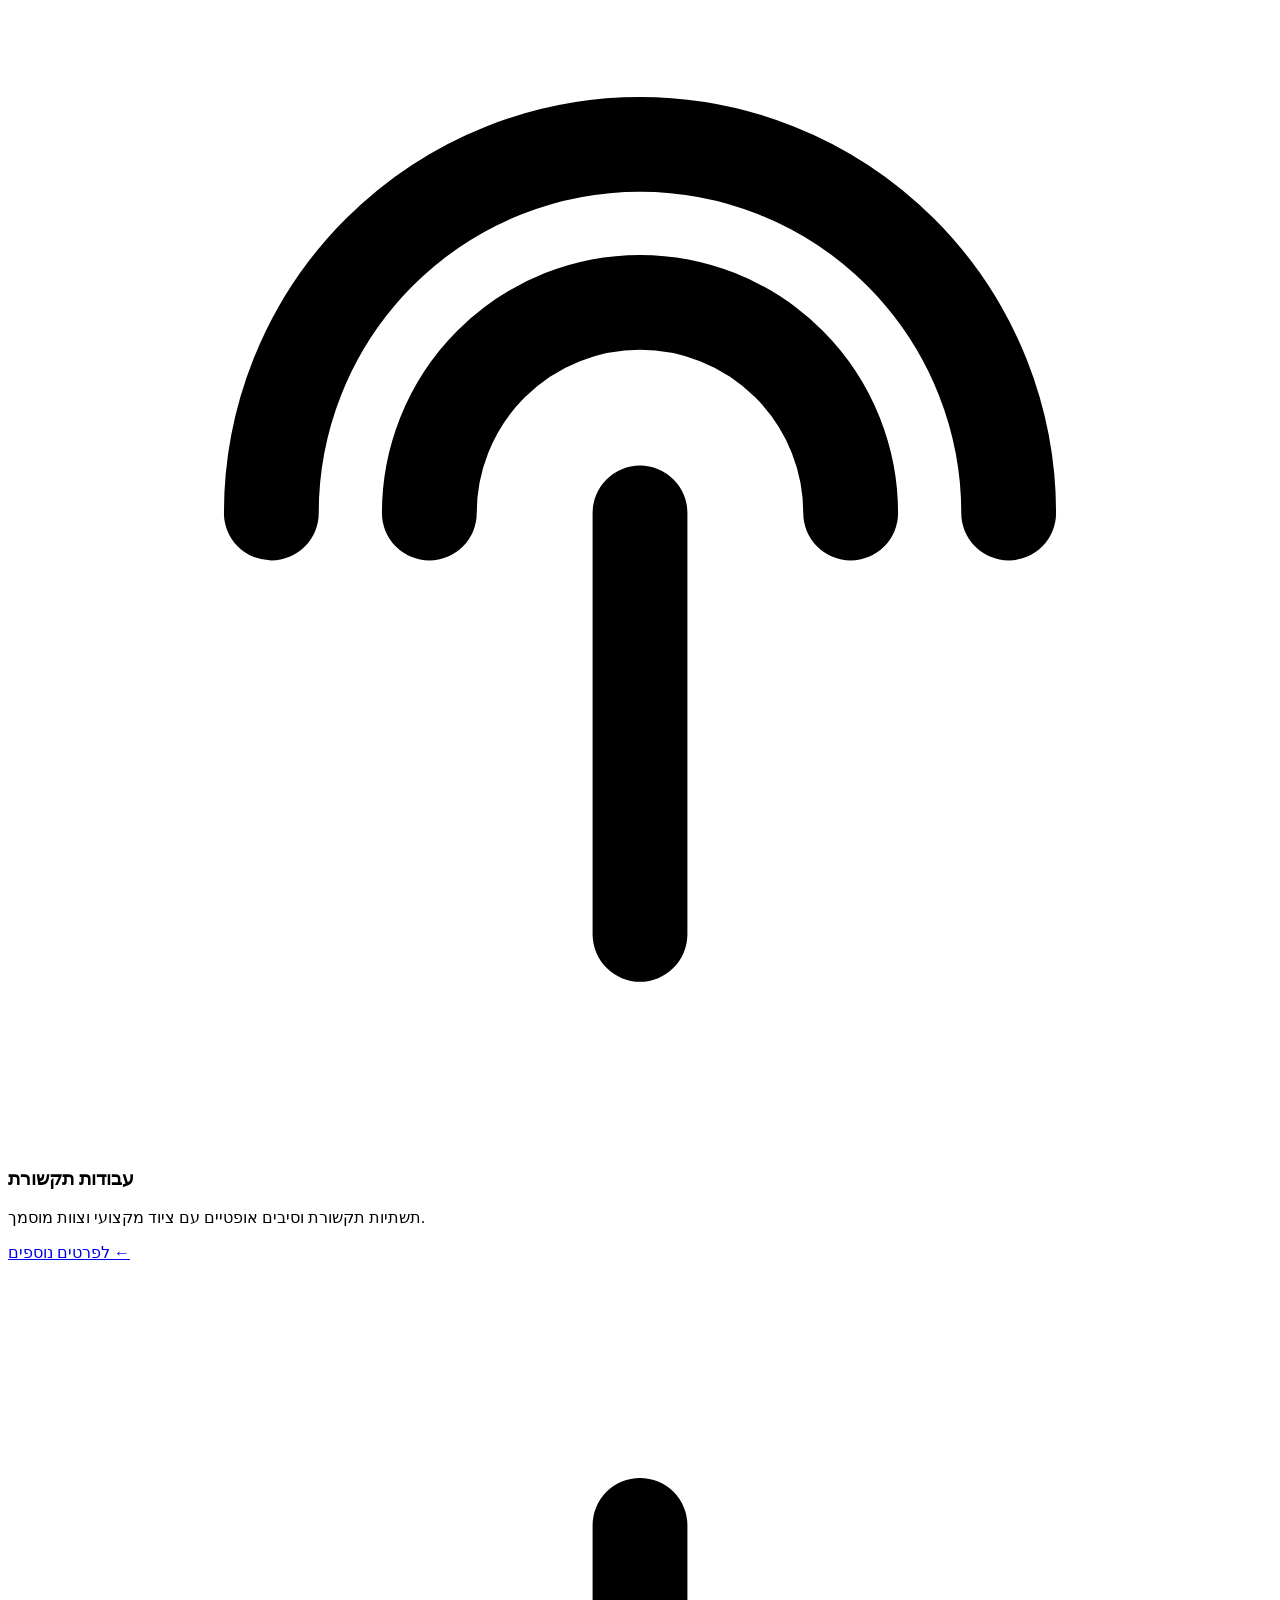
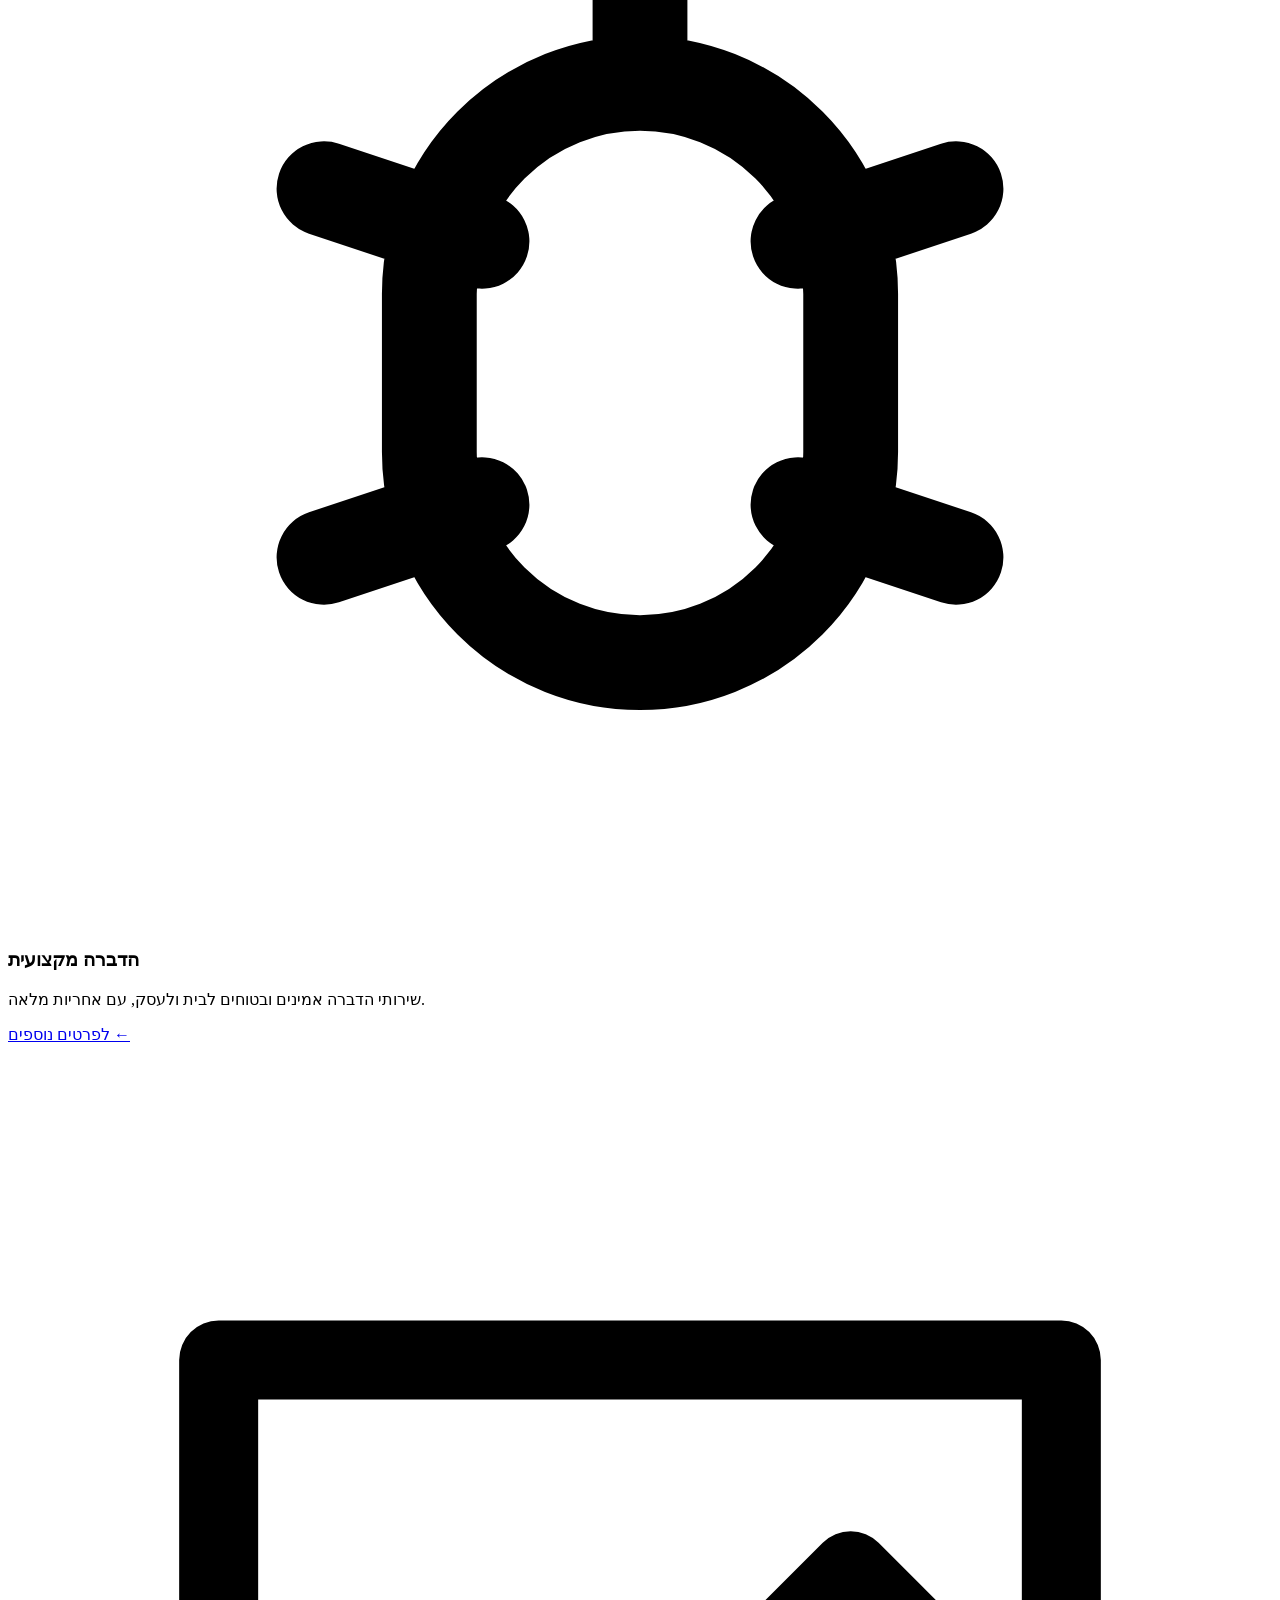
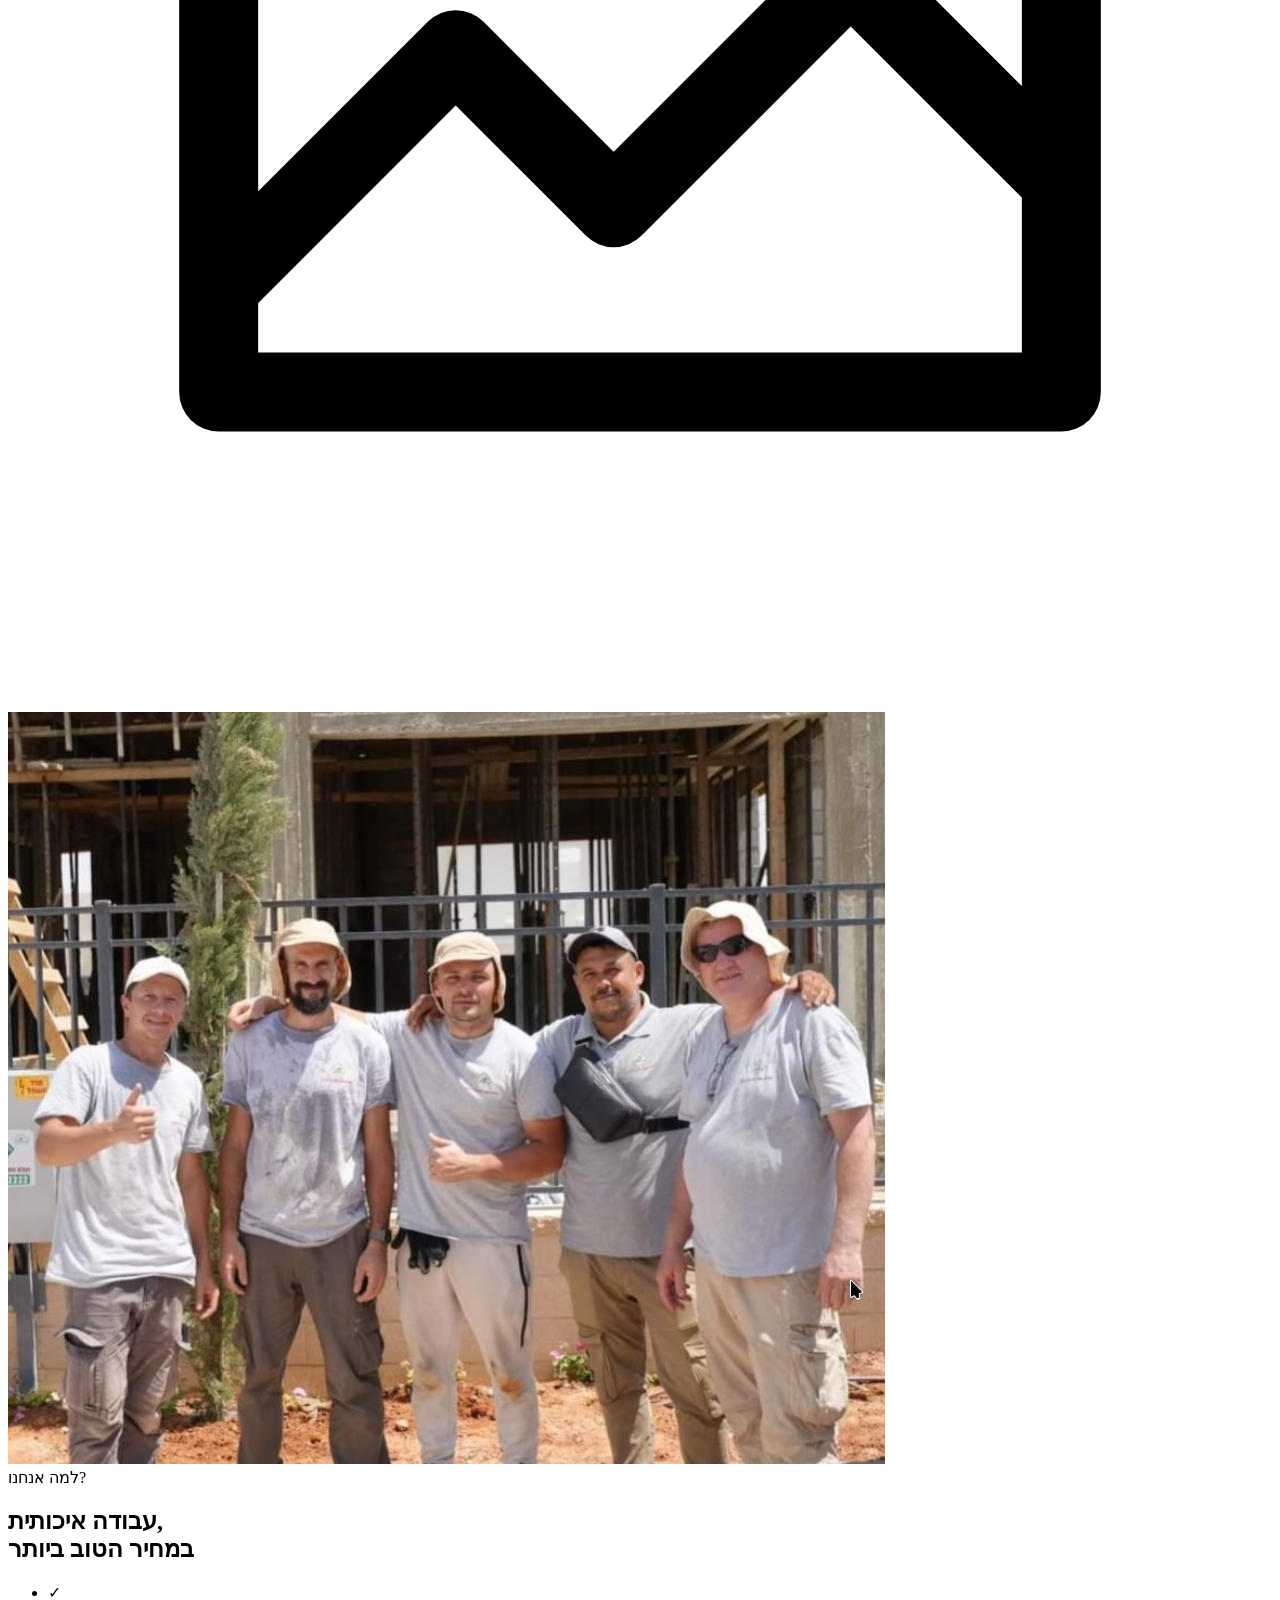
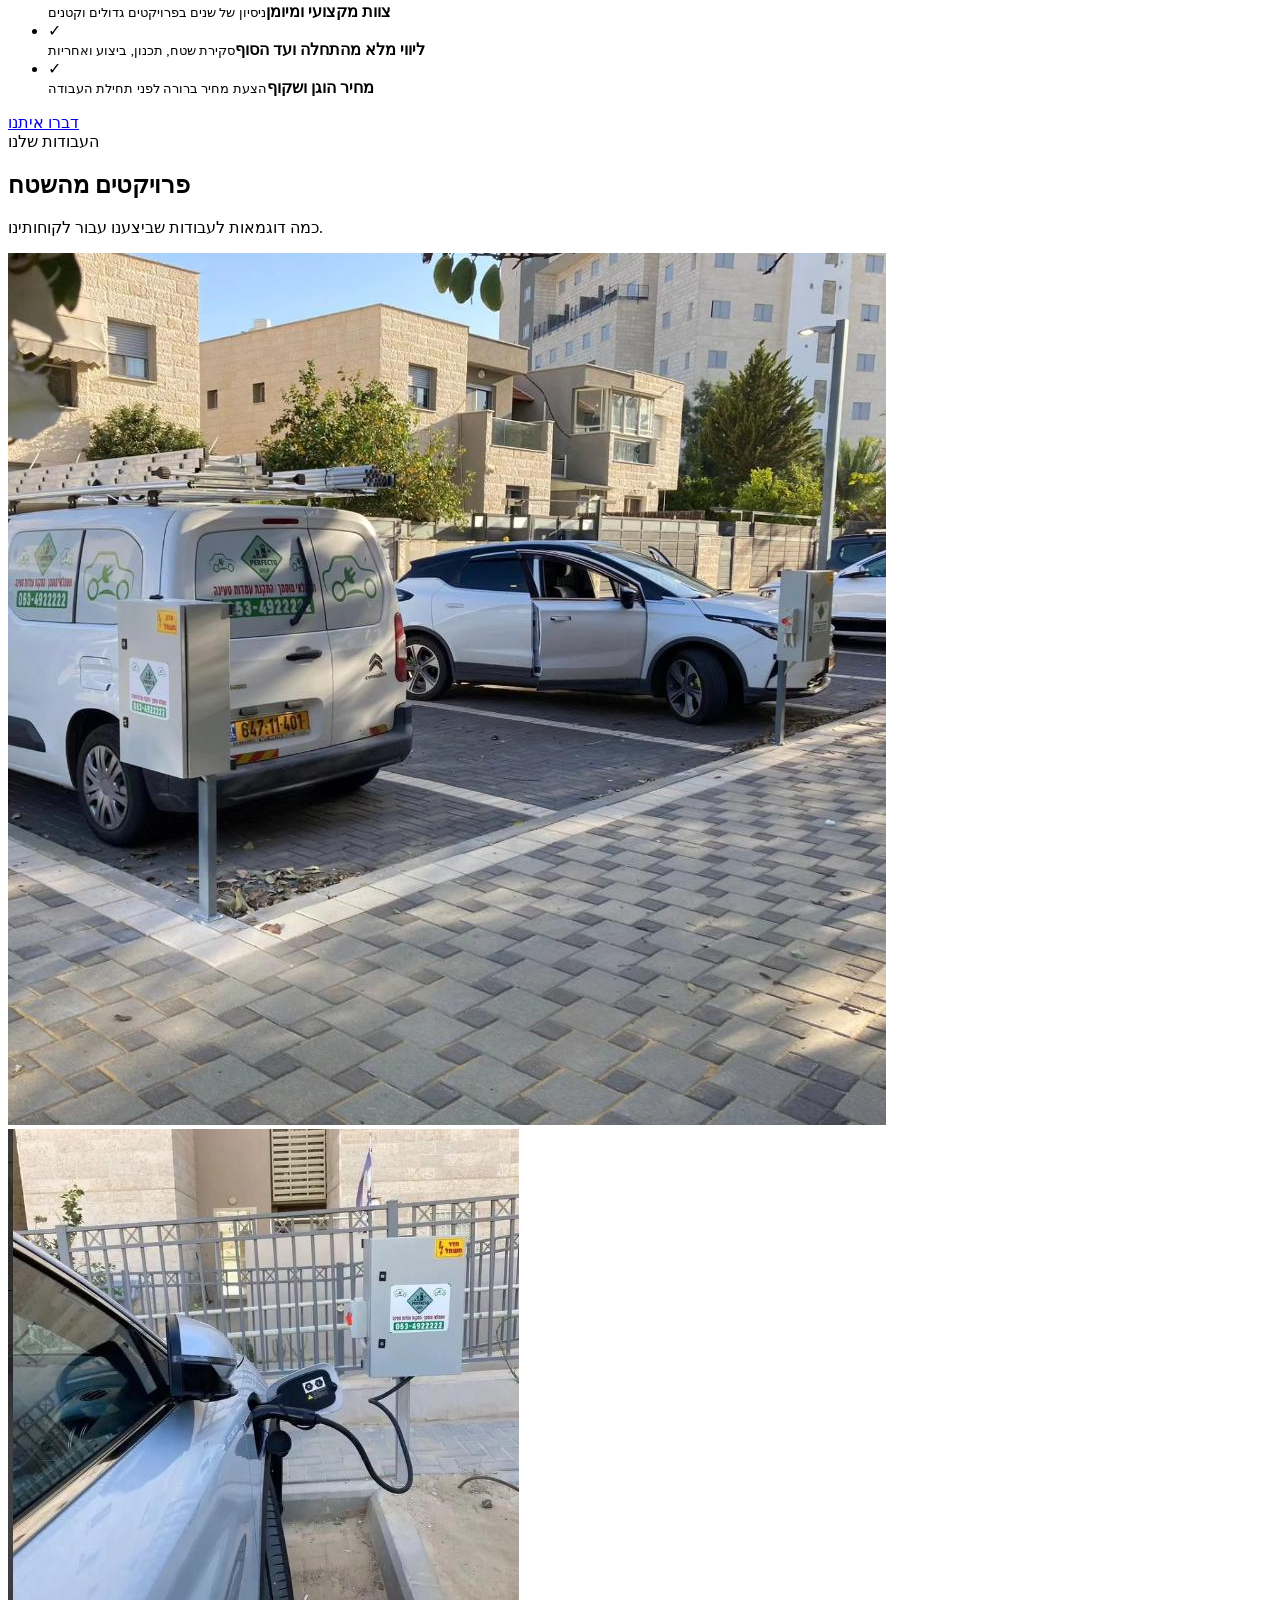
==== commit 38eefcb7: "000" ====
--- a/index-en.html
+++ b/index-en.html
@@ -111,7 +111,7 @@
           <!-- Мини-статистика -->
           <div class="hero__stats reveal" data-delay="400">
             <div class="stat">
-              <span class="stat__num"><span class="counter" data-target="500">0</span>+</span>
+              <span class="stat__num"><span class="counter" data-target="1500">0</span>+</span>
               <span class="stat__label">התקנות בוצעו</span>
             </div>
             <div class="stat">
@@ -119,7 +119,7 @@
               <span class="stat__label">שביעות רצון</span>
             </div>
             <div class="stat">
-              <span class="stat__num"><span class="counter" data-target="2">0</span>+</span>
+              <span class="stat__num"><span class="counter" data-target="4">0</span>+</span>
               <span class="stat__label">שנות ניסיון</span>
             </div>
           </div>
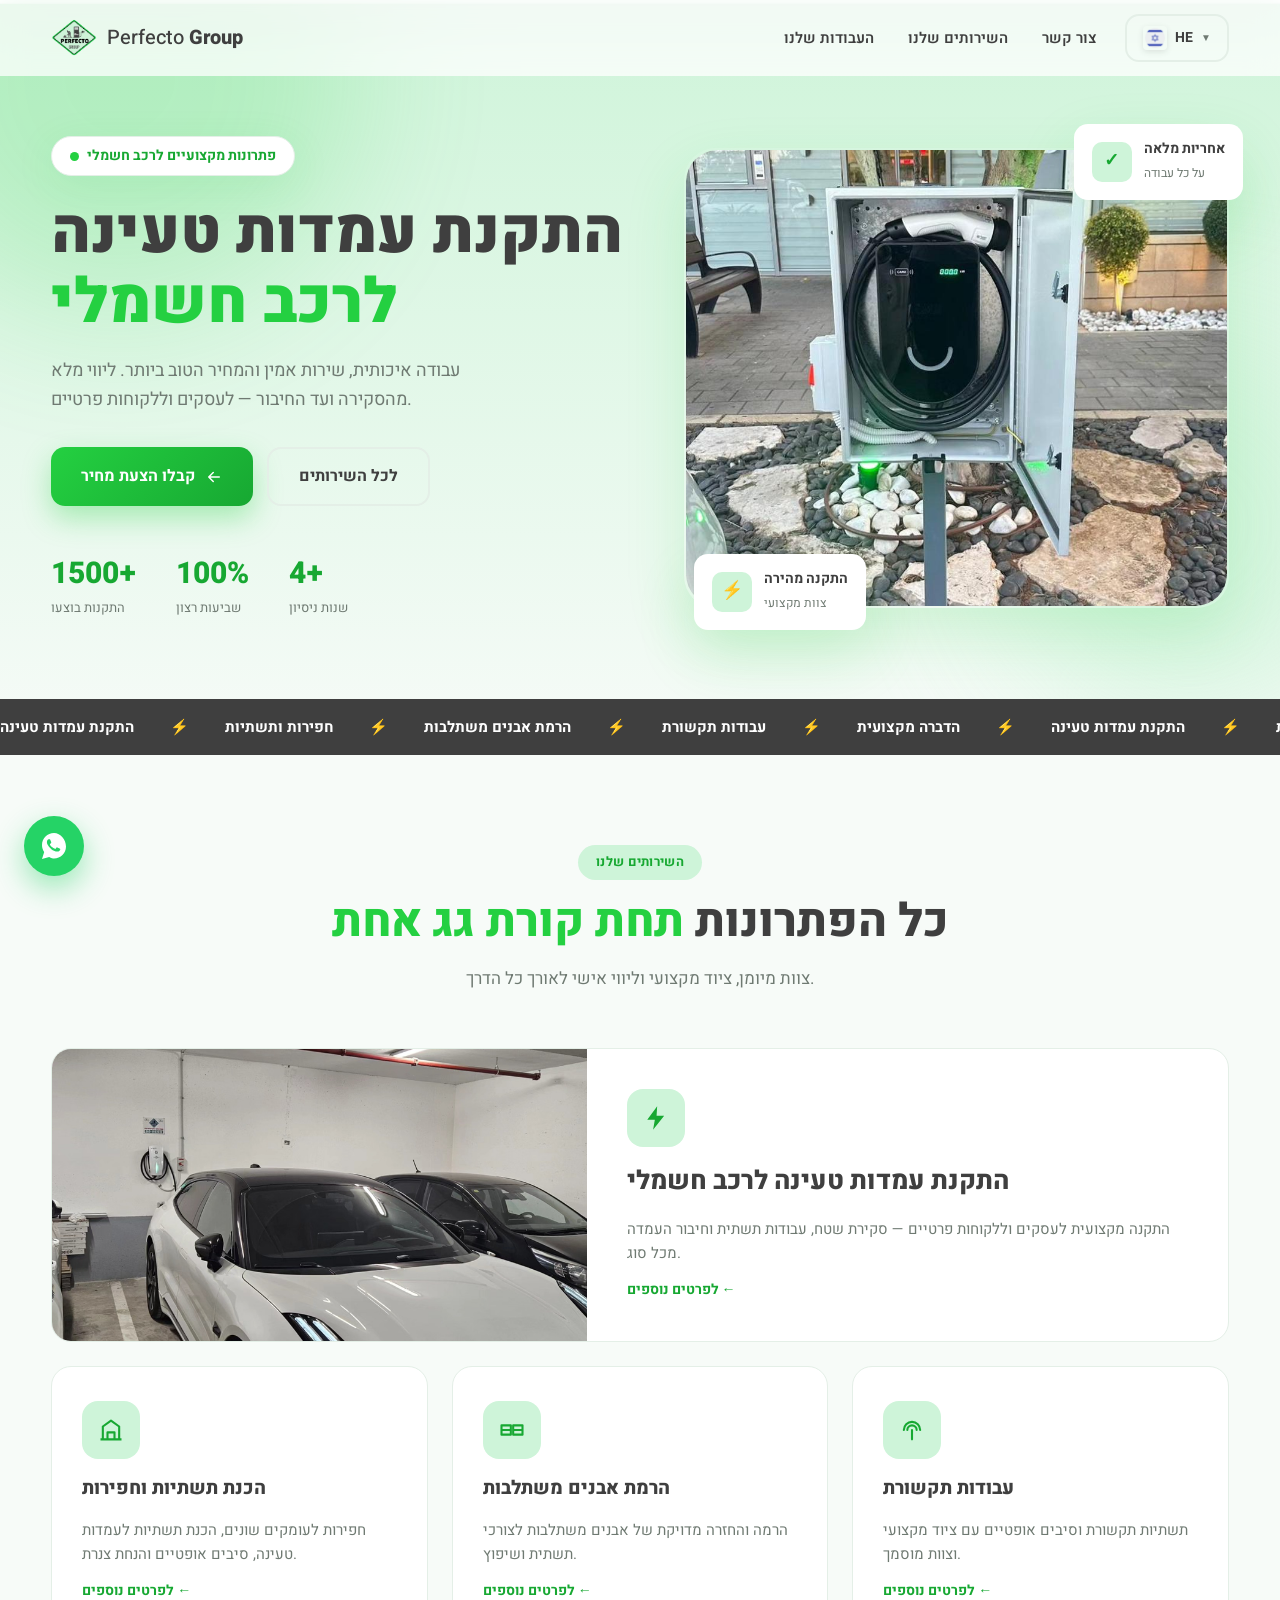
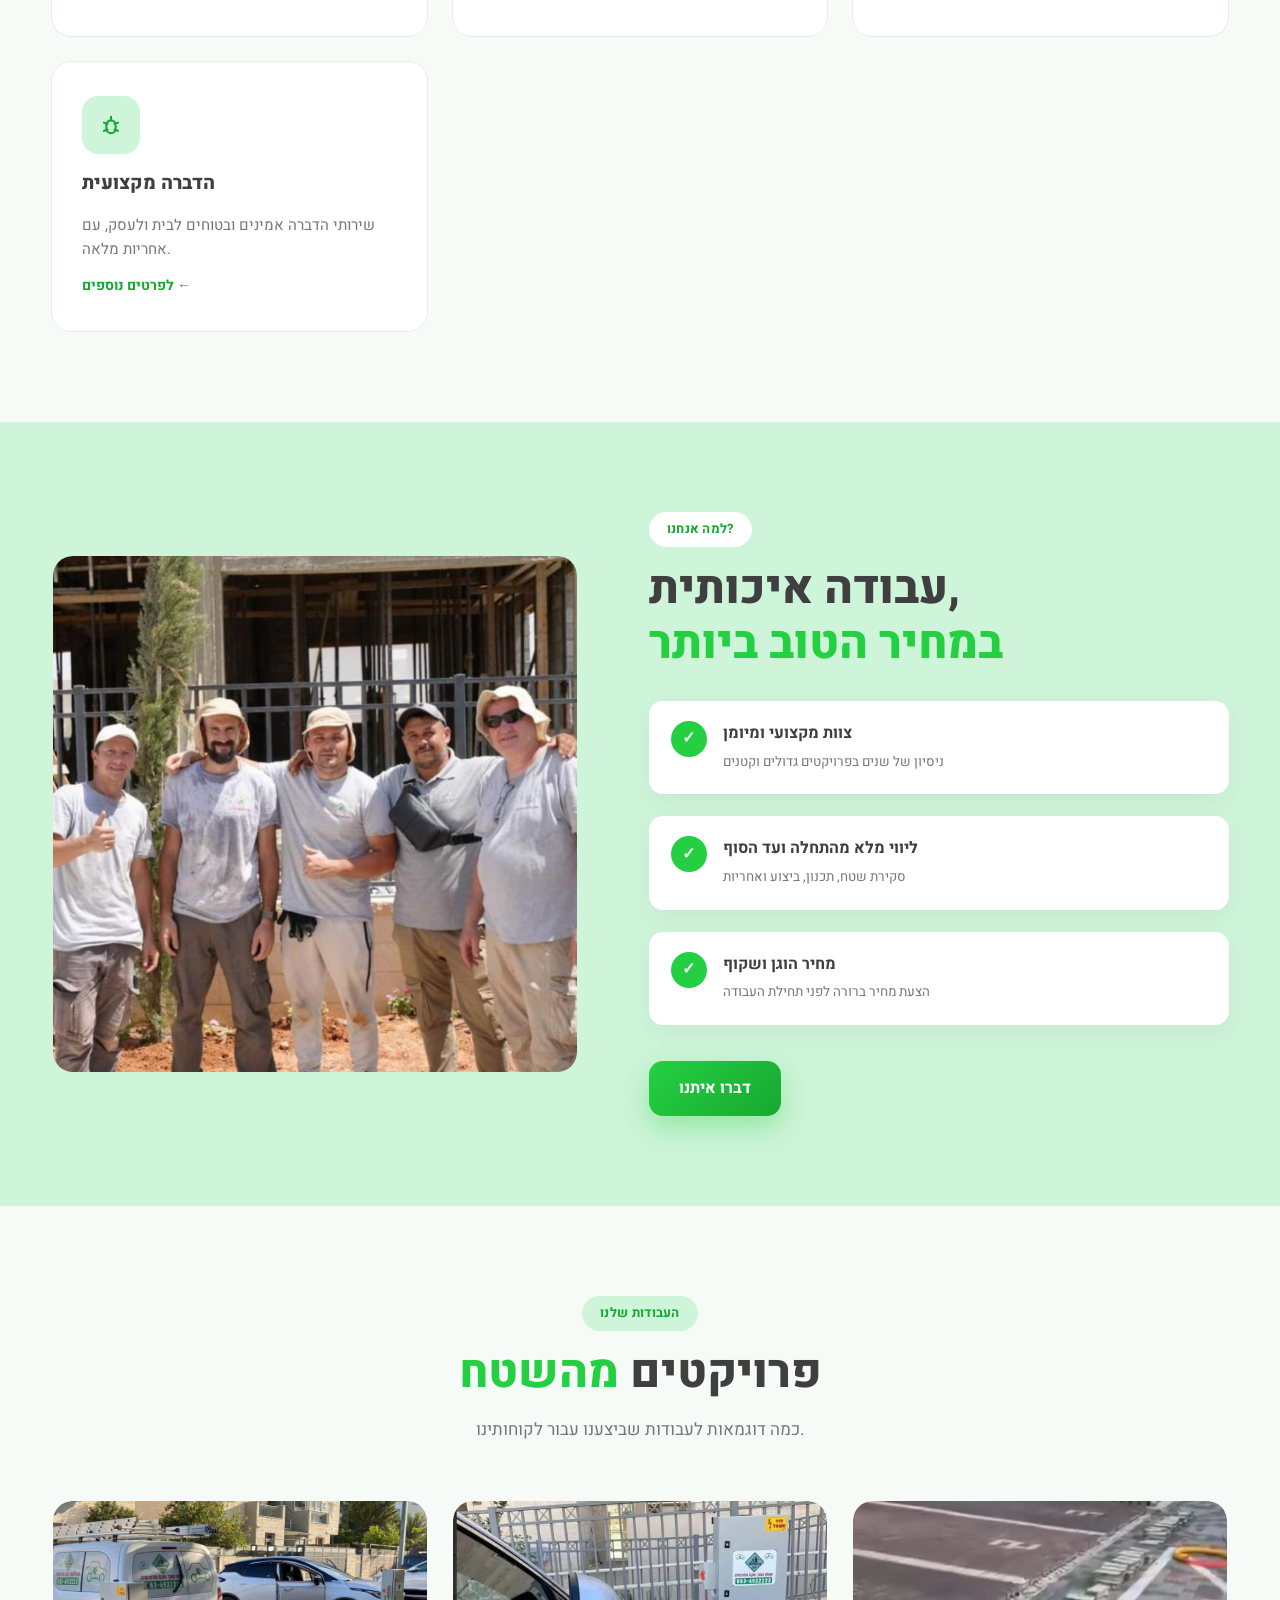
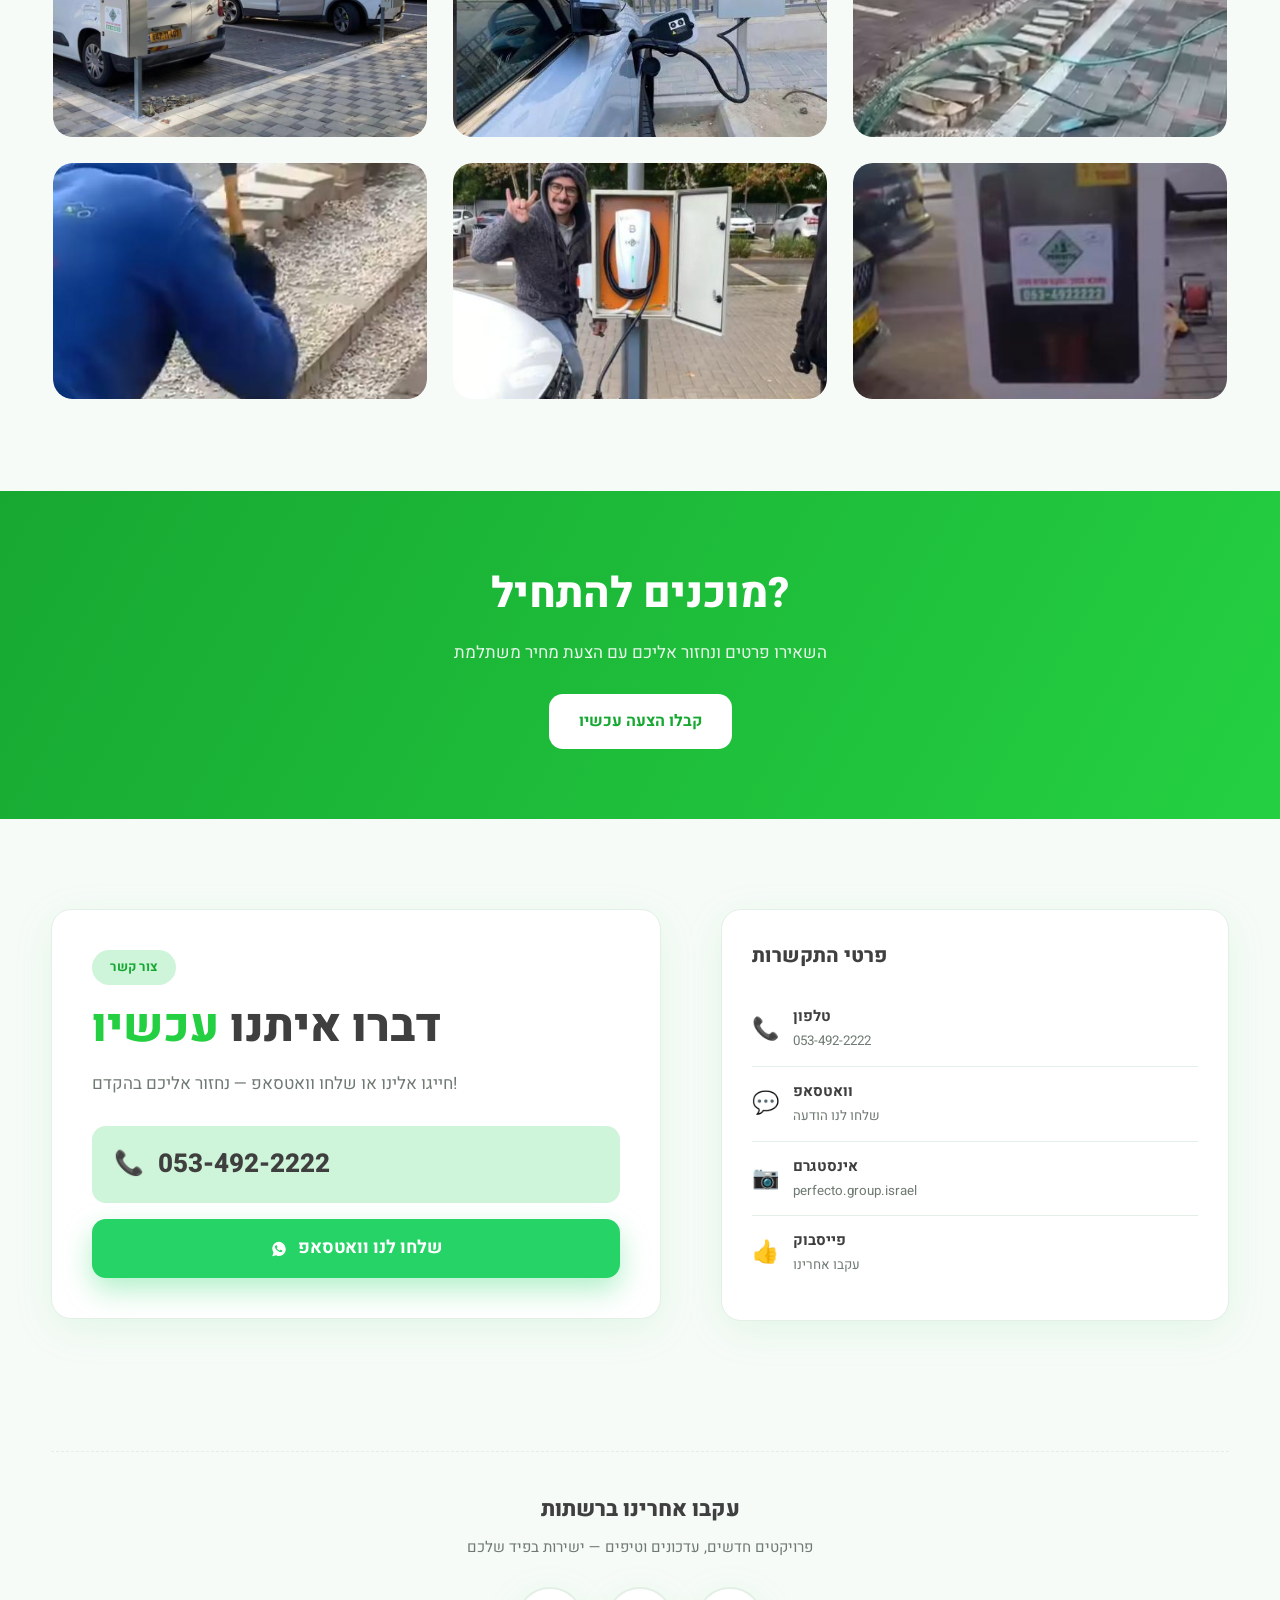
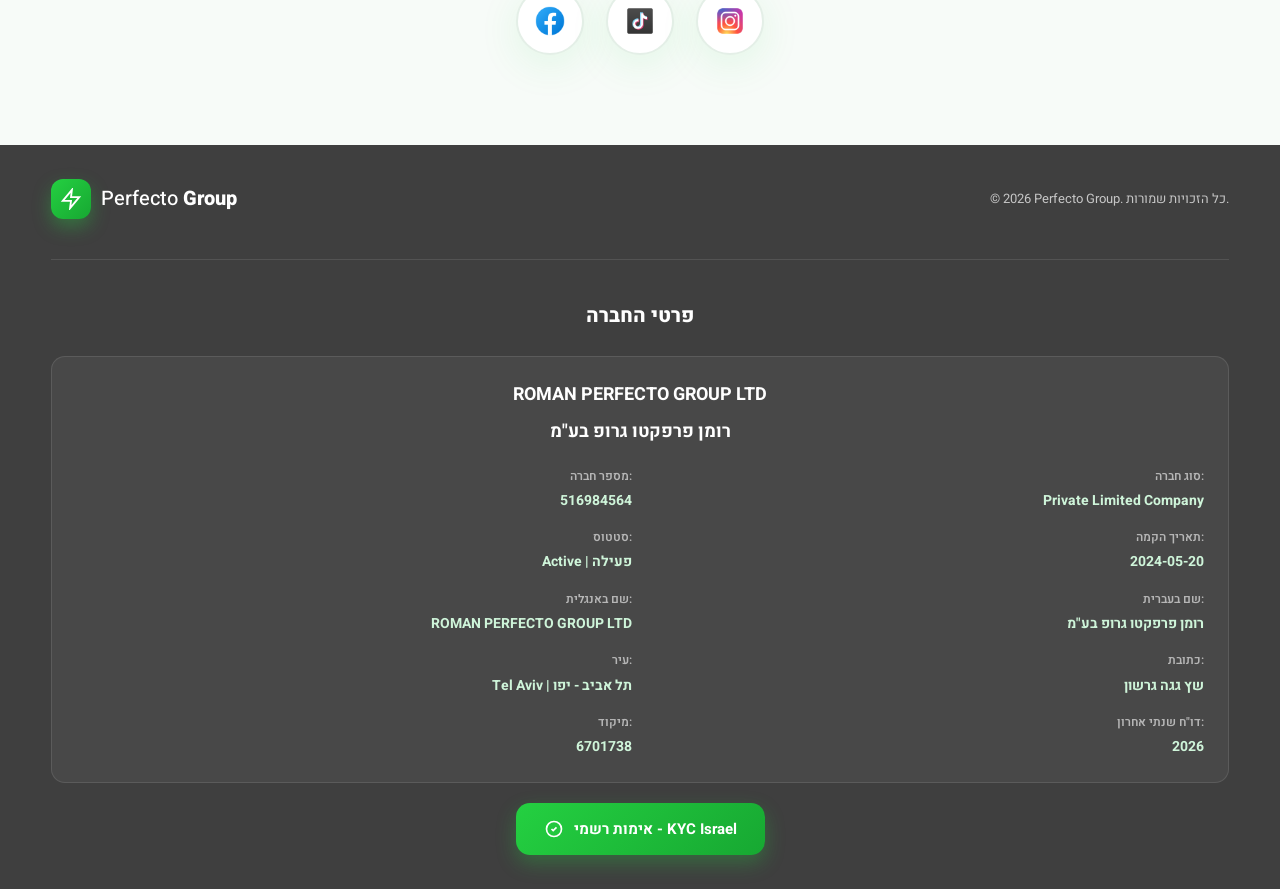
==== commit 4ce63080: "000" ====
--- a/index-en.html
+++ b/index-en.html
@@ -11,11 +11,11 @@
   <link rel="preconnect" href="https://fonts.gstatic.com" crossorigin>
   <link href="https://fonts.googleapis.com/css2?family=Heebo:wght@300;400;500;600;700;800;900&display=swap" rel="stylesheet">
 
-  <link rel="stylesheet" href="en-ru.css">
+  <link rel="stylesheet" href="style.css">
 </head>
 <body>
 
-  <!-- ======================= НАВБАР ======================= -->
+  <!-- ======================= НАВБАR ======================= -->
   <header class="navbar" id="navbar">
     <div class="container navbar__inner">
 
--- a/style.css
+++ b/style.css
@@ -0,0 +1,1079 @@
+/* =========================================================
+   Perfecto Group — базовая концепция
+   Цвета: #cef4d9 (мята), #24d041 (зелёный), #3f3f3f (графит)
+   ========================================================= */
+
+:root {
+  --mint: #cef4d9;
+  --green: #24d041;
+  --green-dark: #17a832;
+  --dark: #3f3f3f;
+  --white: #ffffff;
+  --off-white: #f7fbf8;         /* тёплый бело-зеленоватый */
+  --text-muted: #6f7a72;
+  --border: #e4efe7;
+
+  --radius: 20px;
+  --radius-sm: 14px;
+  --shadow: 0 10px 40px rgba(36, 208, 65, 0.10);
+  --shadow-lg: 0 25px 60px rgba(36, 208, 65, 0.16);
+
+  --nav-h: 76px;
+  --transition: 0.35s cubic-bezier(0.22, 1, 0.36, 1);
+}
+
+/* ---------- Сброс ---------- */
+*, *::before, *::after { box-sizing: border-box; margin: 0; padding: 0; }
+
+html {
+  scroll-behavior: smooth;
+  scroll-padding-top: calc(var(--nav-h) + 16px);
+}
+
+body {
+  font-family: 'Heebo', sans-serif;
+  color: var(--dark);
+  background: var(--off-white);
+  line-height: 1.6;
+  overflow-x: hidden;
+}
+
+img { max-width: 100%; display: block; }
+a { text-decoration: none; color: inherit; }
+ul { list-style: none; }
+
+.container {
+  width: min(1180px, 92%);
+  margin-inline: auto;
+}
+
+/* ---------- Типографика ---------- */
+.section-title {
+  font-size: clamp(30px, 4.2vw, 46px);
+  font-weight: 800;
+  line-height: 1.2;
+  margin-bottom: 16px;
+}
+
+.accent-text {
+  color: var(--green);
+  position: relative;
+  white-space: nowrap;
+}
+
+.section-sub { color: var(--text-muted); font-size: 17px; max-width: 560px; }
+
+.section { padding: 90px 0; }
+.section--mint { background: var(--mint); }
+
+.section-head { text-align: center; margin-bottom: 56px; display: flex; flex-direction: column; align-items: center; }
+
+.pill {
+  display: inline-block;
+  background: var(--mint);
+  color: var(--green-dark);
+  font-weight: 700;
+  font-size: 13px;
+  padding: 7px 18px;
+  border-radius: 100px;
+  margin-bottom: 14px;
+  letter-spacing: 0.3px;
+}
+.section--mint .pill { background: var(--white); }
+
+/* ---------- Кнопки ---------- */
+.btn {
+  display: inline-flex;
+  align-items: center;
+  justify-content: center;
+  gap: 10px;
+  font-family: inherit;
+  font-weight: 700;
+  font-size: 16px;
+  border: none;
+  cursor: pointer;
+  border-radius: var(--radius-sm);
+  padding: 15px 30px;
+  transition: var(--transition);
+}
+.btn svg { width: 18px; height: 18px; }
+
+.btn--primary {
+  background: linear-gradient(135deg, var(--green), var(--green-dark));
+  color: var(--white);
+  box-shadow: 0 12px 28px rgba(36, 208, 65, 0.35);
+}
+.btn--primary:hover {
+  transform: translateY(-3px);
+  box-shadow: 0 18px 36px rgba(36, 208, 65, 0.45);
+}
+
+.btn--ghost {
+  background: transparent;
+  color: var(--dark);
+  border: 2px solid var(--border);
+}
+.btn--ghost:hover { border-color: var(--green); color: var(--green-dark); }
+
+.btn--white { background: var(--white); color: var(--green-dark); }
+.btn--white:hover { transform: translateY(-3px); box-shadow: 0 15px 30px rgba(0,0,0,0.2); }
+
+.btn--small { padding: 11px 20px; font-size: 14px; }
+.btn--block { width: 100%; }
+
+/* =========================================================
+   НАВБАР
+   ========================================================= */
+.navbar {
+  position: fixed;
+  inset-inline: 0;
+  top: 0;
+  z-index: 100;
+  height: var(--nav-h);
+  background: rgba(255, 255, 255, 0.75);
+  backdrop-filter: blur(14px);
+  -webkit-backdrop-filter: blur(14px);
+  border-bottom: 1px solid transparent;
+  transition: var(--transition);
+}
+.navbar.scrolled {
+  background: rgba(255, 255, 255, 0.94);
+  border-bottom-color: var(--border);
+  box-shadow: 0 6px 24px rgba(63, 63, 63, 0.06);
+}
+
+.navbar__inner { display: flex; align-items: center; gap: 28px; height: 100%; }
+
+.navbar__brand { display: flex; align-items: center; gap: 10px; }
+.navbar__logo {
+  width: 40px; height: 40px;
+  background: linear-gradient(135deg, var(--green), var(--green-dark));
+  color: var(--white);
+  border-radius: 12px;
+  display: grid;
+  place-items: center;
+  box-shadow: 0 8px 18px rgba(36,208,65,0.35);
+}
+.navbar__logo svg { width: 22px; height: 22px; }
+.navbar__name { font-size: 20px; font-weight: 500; }
+.navbar__name b { font-weight: 800; }
+
+/* пробел → меню прижимается к центру-лево */
+.navbar__menu { display: flex; gap: 34px; margin-inline-start: auto; }
+.navbar__link {
+  font-weight: 600;
+  font-size: 15px;
+  color: var(--dark);
+  position: relative;
+  padding: 6px 0;
+}
+.navbar__link::after {
+  content: '';
+  position: absolute;
+  bottom: 0; right: 0;
+  width: 0; height: 2.5px;
+  border-radius: 2px;
+  background: var(--green);
+  transition: width var(--transition);
+}
+.navbar__link:hover::after { width: 100%; }
+
+.navbar__cta { color: var(--white); background: linear-gradient(135deg, var(--green), var(--green-dark)); box-shadow: 0 8px 20px rgba(36,208,65,0.3); }
+.navbar__cta:hover { transform: translateY(-2px); }
+
+/* Бургер */
+.navbar__burger { display: none; background: none; border: none; cursor: pointer; flex-direction: column; gap: 5px; padding: 8px; }
+.navbar__burger span { width: 24px; height: 2.5px; background: var(--dark); border-radius: 2px; transition: var(--transition); }
+
+.mobile-menu {
+  position: fixed;
+  top: var(--nav-h);
+  inset-inline: 0;
+  background: var(--white);
+  padding: 24px;
+  display: flex;
+  flex-direction: column;
+  gap: 18px;
+  border-bottom: 1px solid var(--border);
+  box-shadow: 0 20px 40px rgba(0,0,0,0.08);
+  transform: translateY(-130%);
+  transition: transform var(--transition);
+  z-index: 99;
+}
+.mobile-menu.open { transform: translateY(0); }
+.mobile-menu__link { font-weight: 700; font-size: 17px; }
+
+/* =========================================================
+   HERO
+   ========================================================= */
+.hero {
+  position: relative;
+  padding: calc(var(--nav-h) + 60px) 0 0;
+  background: linear-gradient(180deg, var(--mint) 0%, var(--off-white) 100%);
+  overflow: hidden;
+}
+
+.hero__blob {
+  position: absolute;
+  border-radius: 50%;
+  filter: blur(70px);
+  opacity: 0.55;
+  pointer-events: none;
+}
+.hero__blob--1 { width: 480px; height: 480px; background: var(--green); top: -160px; left: -120px; opacity: 0.18; }
+.hero__blob--2 { width: 380px; height: 380px; background: var(--mint); bottom: 40px; right: -100px; opacity: 0.8; }
+
+.hero__grid {
+  position: relative;
+  display: grid;
+  grid-template-columns: 1.05fr 1fr;
+  gap: 60px;
+  align-items: center;
+  padding-bottom: 80px;
+}
+
+.hero__badge {
+  display: inline-flex;
+  align-items: center;
+  gap: 8px;
+  background: var(--white);
+  border: 1px solid var(--border);
+  color: var(--green-dark);
+  font-weight: 700;
+  font-size: 14px;
+  padding: 8px 18px;
+  border-radius: 100px;
+  margin-bottom: 22px;
+  box-shadow: var(--shadow);
+}
+.hero__badge .dot {
+  width: 9px; height: 9px;
+  background: var(--green);
+  border-radius: 50%;
+  animation: pulse 2s infinite;
+}
+
+@keyframes pulse {
+  0%   { box-shadow: 0 0 0 0 rgba(36,208,65,0.5); }
+  70%  { box-shadow: 0 0 0 10px rgba(36,208,65,0); }
+  100% { box-shadow: 0 0 0 0 rgba(36,208,65,0); }
+}
+
+.hero__title {
+  font-size: clamp(38px, 5.5vw, 62px);
+  font-weight: 900;
+  line-height: 1.12;
+  margin-bottom: 20px;
+}
+
+.hero__subtitle { font-size: 18px; color: var(--text-muted); max-width: 480px; margin-bottom: 32px; }
+
+.hero__actions { display: flex; gap: 14px; flex-wrap: wrap; margin-bottom: 44px; }
+
+.hero__stats { display: flex; gap: 40px; }
+.stat { display: flex; flex-direction: column; }
+.stat__num { font-size: 30px; font-weight: 800; color: var(--green-dark); }
+.stat__label { font-size: 13px; color: var(--text-muted); }
+
+/* Медиа-зона */
+.hero__media { position: relative; }
+
+.float-card {
+  position: absolute;
+  display: flex;
+  align-items: center;
+  gap: 12px;
+  background: var(--white);
+  border-radius: var(--radius-sm);
+  padding: 14px 18px;
+  box-shadow: var(--shadow-lg);
+  z-index: 2;
+  animation: floaty 5s ease-in-out infinite;
+}
+.float-card b { display: block; font-size: 14px; }
+.float-card small { color: var(--text-muted); font-size: 12px; }
+.float-card__icon {
+  width: 40px; height: 40px;
+  border-radius: 10px;
+  background: var(--mint);
+  color: var(--green-dark);
+  display: grid;
+  place-items: center;
+  font-size: 18px;
+  font-weight: 800;
+}
+.float-card--1 { top: -24px; right: -14px; }
+.float-card--2 { bottom: -22px; left: 10px; animation-delay: 2.5s; }
+
+@keyframes floaty {
+  0%, 100% { transform: translateY(0); }
+  50%      { transform: translateY(-12px); }
+}
+
+/* =========================================================
+   ЗАГЛУШКИ ДЛЯ КАРТИНОК
+   ========================================================= */
+.img-placeholder {
+  position: relative;
+  display: flex;
+  flex-direction: column;
+  align-items: center;
+  justify-content: center;
+  gap: 12px;
+  min-height: 220px;
+  background: linear-gradient(135deg, var(--mint), #eafbef);
+  border: 2px dashed rgba(36, 208, 65, 0.45);
+  border-radius: var(--radius);
+  color: var(--green-dark);
+  font-weight: 600;
+  font-size: 14px;
+  overflow: hidden;
+  transition: var(--transition);
+}
+.img-placeholder svg { width: 42px; height: 42px; opacity: 0.6; }
+.img-placeholder:hover { border-color: var(--green); background: linear-gradient(135deg, #eafbef, var(--mint)); }
+
+.img-placeholder--hero { min-height: 460px; border-radius: 32px; box-shadow: var(--shadow-lg); }
+.img-placeholder--tall { min-height: 520px; }
+
+/* Когда внутрь заглушки добавлен <img> — она становится фоторамкой */
+.img-placeholder:has(img) { border-color: transparent; background: none; }
+.img-placeholder:has(img) > svg,
+.img-placeholder:has(img) > span { display: none; }
+.img-placeholder img {
+  position: absolute;
+  inset: 0;
+  width: 100%;
+  height: 100%;
+  object-fit: cover;
+  border-radius: inherit;
+}
+
+/* =========================================================
+   БЕГУЩАЯ СТРОКА
+   ========================================================= */
+.ticker {
+  background: var(--dark);
+  color: var(--white);
+  overflow: hidden;
+  padding: 16px 0;
+  transform: rotate(-1deg) scale(1.02);
+}
+.ticker__track {
+  display: flex;
+  gap: 36px;
+  width: max-content;
+  animation: ticker 28s linear infinite;
+  font-weight: 700;
+  font-size: 15px;
+  white-space: nowrap;
+}
+.ticker__track i { color: var(--green); font-style: normal; }
+
+@keyframes ticker {
+  from { transform: translateX(0); }
+  to   { transform: translateX(50%); }  /* RTL: едет вправо */
+}
+
+/* =========================================================
+   УСЛУГИ
+   ========================================================= */
+.services-grid {
+  display: grid;
+  grid-template-columns: repeat(3, 1fr);
+  gap: 24px;
+}
+
+.service-card {
+  background: var(--white);
+  border: 1px solid var(--border);
+  border-radius: var(--radius);
+  padding: 34px 30px;
+  transition: var(--transition);
+  display: flex;
+  flex-direction: column;
+  gap: 14px;
+}
+.service-card:hover {
+  transform: translateY(-8px);
+  box-shadow: var(--shadow-lg);
+  border-color: rgba(36, 208, 65, 0.4);
+}
+
+.service-card__icon {
+  width: 58px; height: 58px;
+  border-radius: 16px;
+  background: var(--mint);
+  color: var(--green-dark);
+  display: grid;
+  place-items: center;
+  transition: var(--transition);
+}
+.service-card__icon svg { width: 28px; height: 28px; }
+.service-card:hover .service-card__icon {
+  background: var(--green);
+  color: var(--white);
+  transform: rotate(-8deg) scale(1.06);
+}
+
+.service-card h3 { font-size: 19px; font-weight: 800; }
+.service-card p { color: var(--text-muted); font-size: 15px; flex-grow: 1; }
+
+.service-card__link { color: var(--green-dark); font-weight: 700; font-size: 14px; }
+.service-card__link:hover { text-decoration: underline; }
+
+/* Главная карточка — на всю ширину, горизонтальная */
+.service-card--featured {
+  grid-column: 1 / -1;
+  display: grid;
+  grid-template-columns: 1fr 1.2fr;
+  gap: 0;
+  padding: 0;
+  overflow: hidden;
+}
+.service-card--featured .img-placeholder {
+  border: none;
+  border-radius: 0;
+  min-height: 100%;
+}
+.service-card--featured .service-card__body { padding: 40px; display: flex; flex-direction: column; gap: 14px; }
+.service-card--featured h3 { font-size: 26px; }
+
+/* =========================================================
+   ПОЧЕМУ МЫ
+   ========================================================= */
+.why-grid {
+  display: grid;
+  grid-template-columns: 1fr 1.1fr;
+  gap: 70px;
+  align-items: center;
+}
+
+.why-list { display: flex; flex-direction: column; gap: 22px; margin: 30px 0 36px; }
+.why-list li {
+  display: flex;
+  gap: 16px;
+  align-items: flex-start;
+  background: var(--white);
+  padding: 20px 22px;
+  border-radius: var(--radius-sm);
+  box-shadow: 0 8px 24px rgba(63,63,63,0.06);
+  transition: var(--transition);
+}
+.why-list li:hover { transform: translateX(-6px); }
+.why-list b { display: block; font-size: 16px; margin-bottom: 2px; }
+.why-list small { color: var(--text-muted); }
+
+.why-list__icon {
+  flex-shrink: 0;
+  width: 36px; height: 36px;
+  border-radius: 50%;
+  background: var(--green);
+  color: var(--white);
+  display: grid;
+  place-items: center;
+  font-weight: 800;
+}
+
+/* =========================================================
+   ГАЛЕРЕЯ
+   ========================================================= */
+.gallery {
+  display: grid;
+  grid-template-columns: repeat(3, 1fr);
+  gap: 22px;
+}
+.gallery__item { min-height: 240px; }
+.gallery__item--wide { grid-column: span 2; }
+.gallery__item:hover { transform: scale(1.02); }
+
+/* =========================================================
+   CTA-ПОЛОСА
+   ========================================================= */
+.cta-strip {
+  background: linear-gradient(120deg, var(--green-dark), var(--green));
+  color: var(--white);
+  padding: 70px 0;
+}
+.cta-strip__inner { text-align: center; }
+.cta-strip h2 { font-size: clamp(28px, 4vw, 42px); font-weight: 800; margin-bottom: 10px; }
+.cta-strip p { opacity: 0.9; margin-bottom: 28px; font-size: 17px; }
+
+/* =========================================================
+   КОНТАКТЫ
+   ========================================================= */
+.contact-grid {
+  display: grid;
+  grid-template-columns: 1.2fr 1fr;
+  gap: 60px;
+  align-items: start;
+}
+
+.form-row { display: grid; grid-template-columns: 1fr 1fr; gap: 16px; }
+.form-field { display: flex; flex-direction: column; gap: 6px; margin-bottom: 18px; }
+.form-field label { font-weight: 600; font-size: 14px; }
+.form-field input,
+.form-field textarea {
+  font-family: inherit;
+  font-size: 15px;
+  padding: 14px 16px;
+  border: 1.5px solid var(--border);
+  border-radius: var(--radius-sm);
+  background: var(--white);
+  transition: var(--transition);
+  resize: vertical;
+}
+.form-field input:focus,
+.form-field textarea:focus {
+  outline: none;
+  border-color: var(--green);
+  box-shadow: 0 0 0 4px rgba(36, 208, 65, 0.14);
+}
+
+.form-success { margin-top: 16px; color: var(--green-dark); font-weight: 700; }
+
+.contact-info__card {
+  background: var(--white);
+  border: 1px solid var(--border);
+  border-radius: var(--radius);
+  padding: 30px;
+  box-shadow: var(--shadow);
+  margin-bottom: 22px;
+}
+.contact-info__card h3 { font-size: 20px; font-weight: 800; margin-bottom: 20px; }
+
+.contact-info__row {
+  display: flex;
+  align-items: center;
+  gap: 14px;
+  padding: 12px 0;
+  border-bottom: 1px solid var(--border);
+  transition: var(--transition);
+}
+.contact-info__row:last-child { border-bottom: none; }
+.contact-info__row:hover { transform: translateX(-4px); }
+.contact-info__icon { font-size: 22px; }
+.contact-info__row b { display: block; font-size: 15px; }
+.contact-info__row small { color: var(--text-muted); }
+
+.contact-info__map { min-height: 200px; }
+
+/* =========================================================
+   ФУТЕР + WHATSAPP
+   ========================================================= */
+.footer { background: var(--dark); color: var(--white); padding: 34px 0; }
+.footer__inner { display: flex; align-items: center; justify-content: space-between; gap: 20px; flex-wrap: wrap; }
+.footer__brand .navbar__name { color: var(--white); }
+.footer__copy { font-size: 13px; opacity: 0.7; }
+
+.whatsapp-float {
+  position: fixed;
+  bottom: 24px;
+  left: 24px;
+  width: 60px; height: 60px;
+  background: #25d366;
+  color: var(--white);
+  border-radius: 50%;
+  display: grid;
+  place-items: center;
+  box-shadow: 0 12px 30px rgba(37, 211, 102, 0.45);
+  z-index: 90;
+  transition: var(--transition);
+  animation: floaty 4s ease-in-out infinite;
+}
+.whatsapp-float:hover { transform: scale(1.1); }
+.whatsapp-float svg { width: 32px; height: 32px; }
+
+/* =========================================================
+   АНИМАЦИИ ПОЯВЛЕНИЯ (управляются из animations.js)
+   ========================================================= */
+.reveal {
+  opacity: 0;
+  transform: translateY(36px);
+  transition: opacity 0.8s ease, transform 0.8s cubic-bezier(0.22, 1, 0.36, 1);
+  transition-delay: var(--delay, 0ms);
+}
+.reveal.visible {
+  opacity: 1;
+  transform: translateY(0);
+}
+
+@media (prefers-reduced-motion: reduce) {
+  *, *::before, *::after { animation: none !important; transition: none !important; }
+  .reveal { opacity: 1; transform: none; }
+  html { scroll-behavior: auto; }
+}
+
+/* =========================================================
+   АДАПТИВ
+   ========================================================= */
+/* =========================================================
+   АДАПТИВ (улучшенный)
+   ========================================================= */
+@media (max-width: 992px) {
+  .hero { padding-top: calc(var(--nav-h) + 36px); }
+  .hero__grid { grid-template-columns: 1fr; gap: 40px; padding-bottom: 56px; }
+  .hero__media { order: -1; }
+  .img-placeholder--hero { min-height: 300px; }
+  .services-grid { grid-template-columns: repeat(2, 1fr); }
+  .service-card--featured { grid-template-columns: 1fr; }
+  .service-card--featured .img-placeholder { min-height: 220px; }
+  .why-grid, .contact-grid { grid-template-columns: 1fr; gap: 44px; }
+  .img-placeholder--tall { min-height: 320px; }
+  .gallery { grid-template-columns: repeat(2, 1fr); }
+  .gallery__item--wide { grid-column: span 2; }
+}
+
+@media (max-width: 768px) {
+  :root { --nav-h: 64px; }
+  .navbar__inner { gap: 14px; }
+  .navbar__logo-img { height: 38px; }
+  .navbar__name { font-size: 17px; }
+  .navbar__menu, .navbar__cta { display: none; }
+  .navbar__burger { display: flex; }
+
+  .section { padding: 60px 0; }
+  .section-head { margin-bottom: 40px; }
+
+  .hero__subtitle { font-size: 16px; }
+  .hero__stats { gap: 20px; }
+  .stat__num { font-size: 24px; }
+
+  /* компактные плавающие карточки */
+  .float-card { padding: 10px 14px; gap: 8px; border-radius: 12px; }
+  .float-card__icon { width: 34px; height: 34px; font-size: 15px; }
+  .float-card b { font-size: 13px; }
+  .float-card small { font-size: 11px; }
+  .float-card--1 { top: -14px; right: 6px; }
+  .float-card--2 { bottom: -14px; left: 6px; }
+
+  .ticker__track { font-size: 13px; gap: 24px; }
+
+  .contact-cta__card { padding: 28px 22px; }
+  .contact-phone { font-size: 21px; }
+
+  .footer__inner { justify-content: center; text-align: center; }
+  .whatsapp-float { width: 54px; height: 54px; bottom: 18px; left: 18px; }
+}
+
+@media (max-width: 560px) {
+  .container { width: 90%; }
+  .services-grid, .gallery { grid-template-columns: 1fr; }
+  .gallery__item--wide { grid-column: span 1; }
+  .hero__actions { flex-direction: column; }
+  .hero__actions .btn { width: 100%; }
+  .hero__stats { justify-content: space-between; }
+  .service-card { padding: 26px 22px; }
+}
+
+/* Логотип-картинка */
+.navbar__logo-img {
+  height: 46px;
+  width: auto;
+  display: block;
+}
+
+/* --- Контактный CTA (вместо формы) --- */
+.contact-cta__card {
+  background: var(--white);
+  border: 1px solid var(--border);
+  border-radius: var(--radius);
+  padding: 40px;
+  box-shadow: var(--shadow);
+}
+.contact-cta__text { color: var(--text-muted); font-size: 17px; margin-bottom: 28px; }
+
+.contact-phone {
+  display: flex;
+  align-items: center;
+  gap: 14px;
+  font-size: 26px;
+  font-weight: 800;
+  color: var(--dark);
+  background: var(--mint);
+  border-radius: var(--radius-sm);
+  padding: 18px 22px;
+  margin-bottom: 16px;
+  transition: var(--transition);
+}
+.contact-phone:hover { transform: translateY(-3px); box-shadow: var(--shadow); }
+.contact-phone__icon { font-size: 24px; }
+
+.btn--whatsapp {
+  background: #25d366;
+  color: var(--white);
+  font-size: 18px;
+  box-shadow: 0 12px 28px rgba(37, 211, 102, 0.35);
+}
+.btn--whatsapp:hover { transform: translateY(-3px); box-shadow: 0 18px 36px rgba(37, 211, 102, 0.45); }
+
+/* =========================================================
+   СОЦСЕТИ (круглые иконки в конце секции контактов)
+   ========================================================= */
+.socials {
+  grid-column: 1 / -1;            /* на всю ширину contact-grid */
+  text-align: center;
+  margin-top: 48px;
+  padding-top: 40px;
+  border-top: 1px dashed var(--border);
+}
+
+.socials__title {
+  font-size: 22px;
+  font-weight: 800;
+  color: var(--dark);
+  margin-bottom: 8px;
+}
+
+.socials__sub {
+  color: var(--text-muted);
+  font-size: 15px;
+  margin-bottom: 28px;
+}
+
+.socials__list {
+  display: flex;
+  justify-content: center;
+  gap: 22px;
+  flex-wrap: wrap;
+}
+
+.social-btn {
+  --size: 68px;
+  width: var(--size);
+  height: var(--size);
+  border-radius: 50%;
+  background: var(--white);
+  border: 2px solid var(--border);
+  display: grid;
+  place-items: center;
+  box-shadow: var(--shadow);
+  transition: transform 0.4s cubic-bezier(0.34, 1.56, 0.64, 1),
+              box-shadow 0.35s ease,
+              border-color 0.35s ease,
+              background 0.35s ease;
+  position: relative;
+  overflow: hidden;
+}
+
+.social-btn img {
+  width: 34px;
+  height: 34px;
+  object-fit: contain;
+  transition: transform 0.4s cubic-bezier(0.34, 1.56, 0.64, 1);
+}
+
+.social-btn:hover {
+  transform: translateY(-6px) scale(1.08);
+  border-color: var(--green);
+  background: linear-gradient(135deg, var(--mint), #eafbef);
+  box-shadow: 0 18px 36px rgba(36, 208, 65, 0.35);
+}
+
+.social-btn:hover img {
+  transform: rotate(-10deg) scale(1.15);
+}
+
+/* Лёгкая «волна» при появлении */
+.social-btn {
+  animation: socialPop 0.6s cubic-bezier(0.34, 1.56, 0.64, 1) backwards;
+}
+.social-btn:nth-child(1) { animation-delay: 0.1s; }
+.social-btn:nth-child(2) { animation-delay: 0.2s; }
+.social-btn:nth-child(3) { animation-delay: 0.3s; }
+
+@keyframes socialPop {
+  from { opacity: 0; transform: translateY(20px) scale(0.6); }
+  to   { opacity: 1; transform: translateY(0) scale(1); }
+}
+
+/* Мобильная адаптация */
+@media (max-width: 768px) {
+  .socials { margin-top: 36px; padding-top: 32px; }
+  .socials__title { font-size: 20px; }
+  .social-btn { --size: 60px; }
+  .social-btn img { width: 30px; height: 30px; }
+  .socials__list { gap: 16px; }
+}
+
+/* Добавить в конец style.css перед @media */
+
+.footer__company-info {
+  margin-top: 40px;
+  padding-top: 40px;
+  border-top: 1px solid rgba(255, 255, 255, 0.1);
+  text-align: center;
+}
+
+.footer__company-title {
+  font-size: 20px;
+  font-weight: 800;
+  margin-bottom: 24px;
+  color: var(--white);
+}
+
+.footer__company-details {
+  background: rgba(255, 255, 255, 0.05);
+  border-radius: var(--radius-sm);
+  padding: 24px;
+  margin-bottom: 20px;
+  border: 1px solid rgba(255, 255, 255, 0.1);
+}
+
+.footer__company-details p {
+  font-size: 18px;
+  font-weight: 700;
+  margin-bottom: 8px;
+  color: var(--white);
+}
+
+.footer__company-grid {
+  display: grid;
+  grid-template-columns: repeat(2, 1fr);
+  gap: 16px;
+  margin-top: 20px;
+  text-align: right;
+}
+
+.footer__company-item {
+  display: flex;
+  flex-direction: column;
+  gap: 4px;
+}
+
+.footer__company-label {
+  font-size: 12px;
+  opacity: 0.6;
+  font-weight: 600;
+}
+
+.footer__company-value {
+  font-size: 14px;
+  font-weight: 700;
+  color: var(--mint);
+}
+
+.footer__verify-link {
+  display: inline-flex;
+  align-items: center;
+  gap: 10px;
+  background: linear-gradient(135deg, var(--green), var(--green-dark));
+  color: var(--white);
+  padding: 14px 28px;
+  border-radius: var(--radius-sm);
+  font-weight: 700;
+  font-size: 15px;
+  transition: var(--transition);
+  box-shadow: 0 8px 20px rgba(36, 208, 65, 0.3);
+}
+
+.footer__verify-link svg {
+  width: 20px;
+  height: 20px;
+}
+
+.footer__verify-link:hover {
+  transform: translateY(-3px);
+  box-shadow: 0 12px 28px rgba(36, 208, 65, 0.45);
+}
+
+@media (max-width: 768px) {
+  .footer__company-grid {
+    grid-template-columns: 1fr;
+  }
+  
+  .footer__company-details {
+    padding: 20px;
+  }
+  
+  .footer__company-details p {
+    font-size: 16px;
+  }
+}
+
+/* Добавить после стилей navbar__cta */
+
+/* ---------- Переключатель языков ---------- */
+.lang-switcher {
+  position: relative;
+}
+
+.lang-switcher__btn {
+  display: flex;
+  align-items: center;
+  gap: 8px;
+  background: transparent;
+  border: 2px solid var(--border);
+  border-radius: var(--radius-sm);
+  padding: 10px 16px;
+  cursor: pointer;
+  transition: var(--transition);
+  font-family: inherit;
+}
+
+.lang-switcher__btn:hover {
+  border-color: var(--green);
+  background: rgba(36, 208, 65, 0.05);
+}
+
+.lang-switcher__current {
+  display: flex;
+  align-items: center;
+  gap: 8px;
+}
+
+.lang-switcher__flag {
+  width: 24px;
+  height: 24px;
+  border-radius: 4px;
+  object-fit: cover;
+  box-shadow: 0 2px 6px rgba(0,0,0,0.1);
+}
+
+.lang-switcher__code {
+  font-weight: 700;
+  font-size: 14px;
+  color: var(--dark);
+}
+
+.lang-switcher__arrow {
+  font-size: 10px;
+  color: var(--text-muted);
+  transition: transform var(--transition);
+}
+
+.lang-switcher__btn.active .lang-switcher__arrow {
+  transform: rotate(180deg);
+}
+
+.lang-switcher__menu {
+  position: absolute;
+  top: calc(100% + 8px);
+  right: 0;
+  background: var(--white);
+  border: 1px solid var(--border);
+  border-radius: var(--radius-sm);
+  box-shadow: var(--shadow-lg);
+  min-width: 160px;
+  opacity: 0;
+  visibility: hidden;
+  transform: translateY(-10px);
+  transition: all var(--transition);
+  z-index: 101;
+}
+
+.lang-switcher__menu.open {
+  opacity: 1;
+  visibility: visible;
+  transform: translateY(0);
+}
+
+.lang-switcher__item {
+  width: 100%;
+  display: flex;
+  align-items: center;
+  gap: 12px;
+  padding: 12px 16px;
+  background: transparent;
+  border: none;
+  cursor: pointer;
+  font-family: inherit;
+  font-size: 15px;
+  font-weight: 600;
+  color: var(--dark);
+  transition: var(--transition);
+  text-align: start;
+}
+
+.lang-switcher__item:hover {
+  background: var(--mint);
+  color: var(--green-dark);
+}
+
+.lang-switcher__item:first-child {
+  border-radius: var(--radius-sm) var(--radius-sm) 0 0;
+}
+
+.lang-switcher__item:last-child {
+  border-radius: 0 0 var(--radius-sm) var(--radius-sm);
+}
+
+.lang-switcher__item .lang-switcher__flag {
+  width: 28px;
+  height: 28px;
+}
+
+@media (max-width: 768px) {
+  .lang-switcher__btn {
+    padding: 8px 12px;
+  }
+  
+  .lang-switcher__flag {
+    width: 20px;
+    height: 20px;
+  }
+  
+  .lang-switcher__code {
+    font-size: 12px;
+  }
+  
+  .lang-switcher__menu {
+    right: auto;
+    left: 0;
+    min-width: 140px;
+  }
+}
+
+/* =========================================================
+   МОДАЛЬНОЕ ОКНО ГАЛЕРЕИ (LIGHTBOX)
+   ========================================================= */
+.lightbox-modal {
+  position: fixed;
+  inset: 0;
+  z-index: 1000;
+  background: rgba(0, 0, 0, 0.85);
+  backdrop-filter: blur(8px);
+  display: flex;
+  align-items: center;
+  justify-content: center;
+  opacity: 0;
+  visibility: hidden;
+  transition: opacity 0.3s ease, visibility 0.3s ease;
+  padding: 20px;
+}
+
+.lightbox-modal.active {
+  opacity: 1;
+  visibility: visible;
+}
+
+.lightbox-img {
+  max-width: 90vw;
+  max-height: 85vh;
+  object-fit: contain;
+  border-radius: 12px;
+  box-shadow: 0 20px 50px rgba(0, 0, 0, 0.5);
+  transform: scale(0.95);
+  transition: transform 0.3s ease;
+}
+
+.lightbox-modal.active .lightbox-img {
+  transform: scale(1);
+}
+
+.lightbox-close {
+  position: absolute;
+  top: 20px;
+  right: 25px;
+  color: #fff;
+  font-size: 40px;
+  font-weight: 300;
+  cursor: pointer;
+  line-height: 1;
+  user-select: none;
+  transition: color 0.2s ease;
+}
+
+.lightbox-close:hover {
+  color: var(--green);
+}
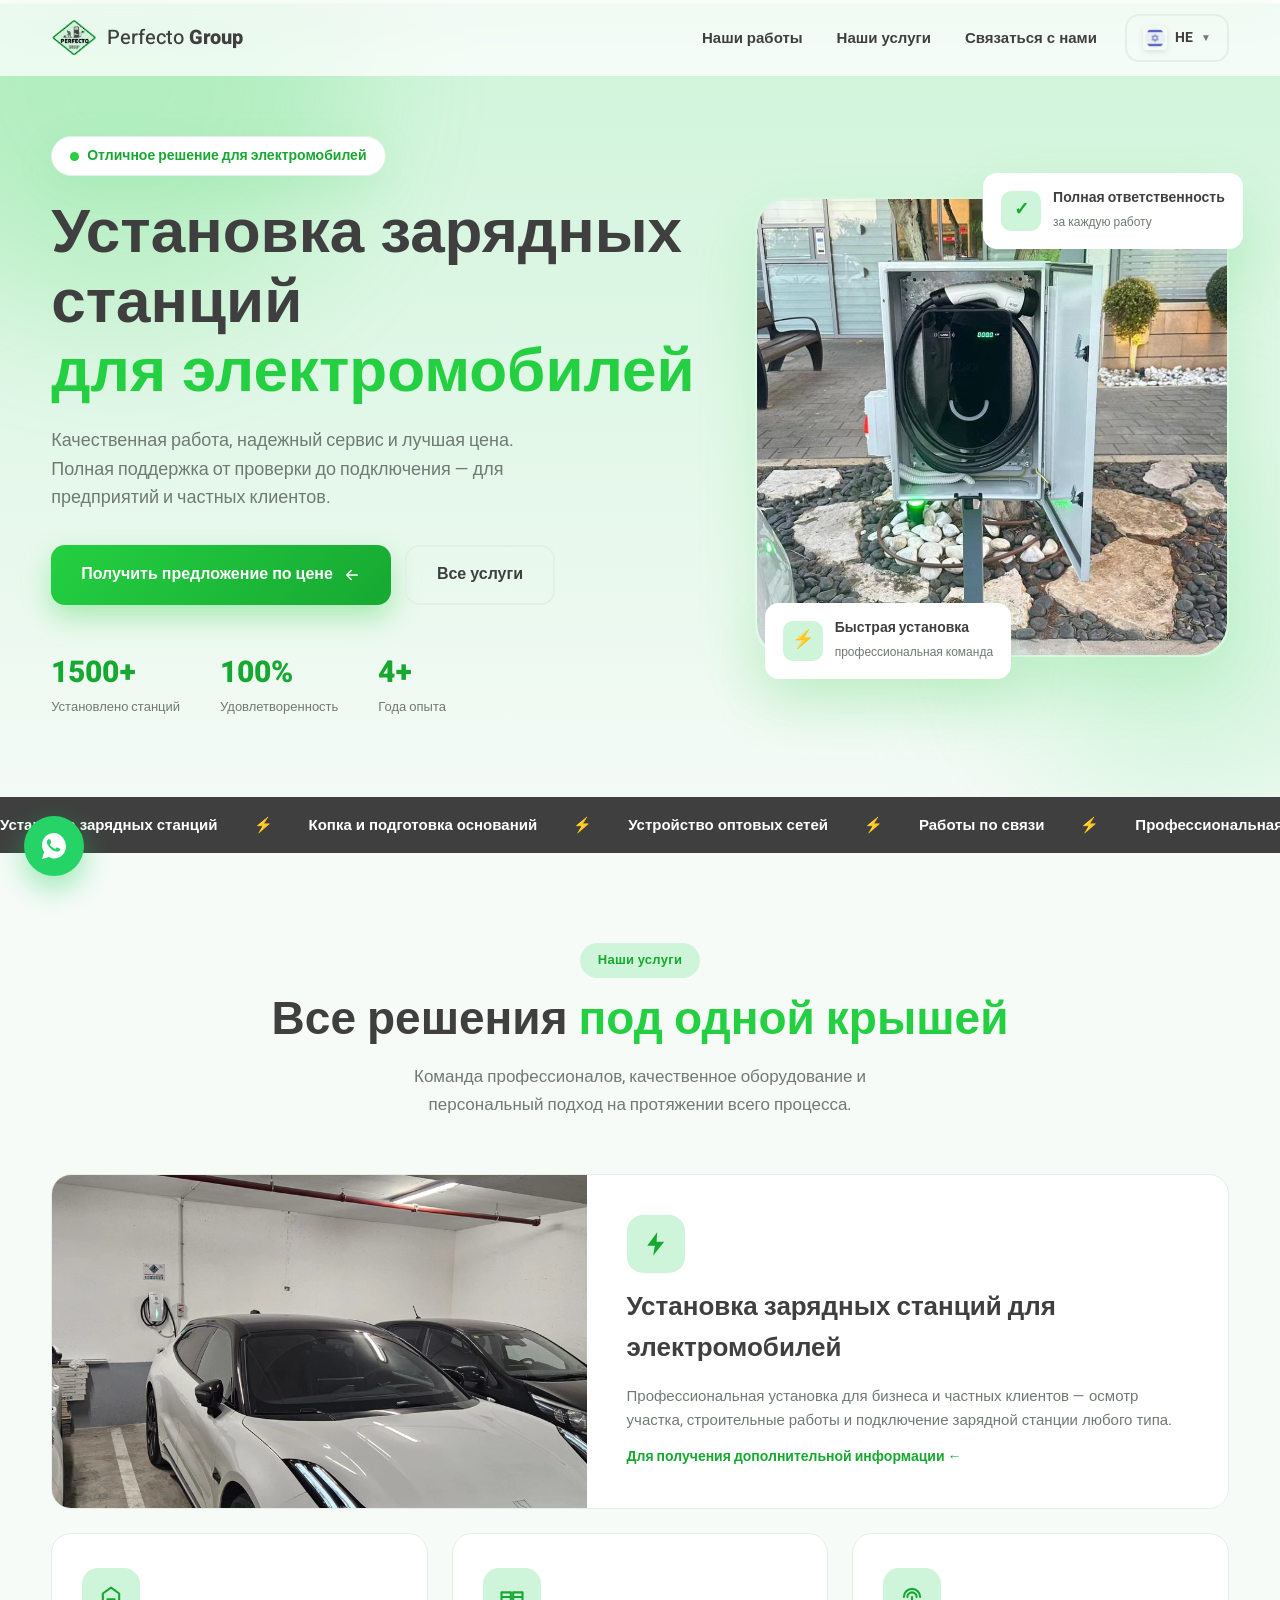
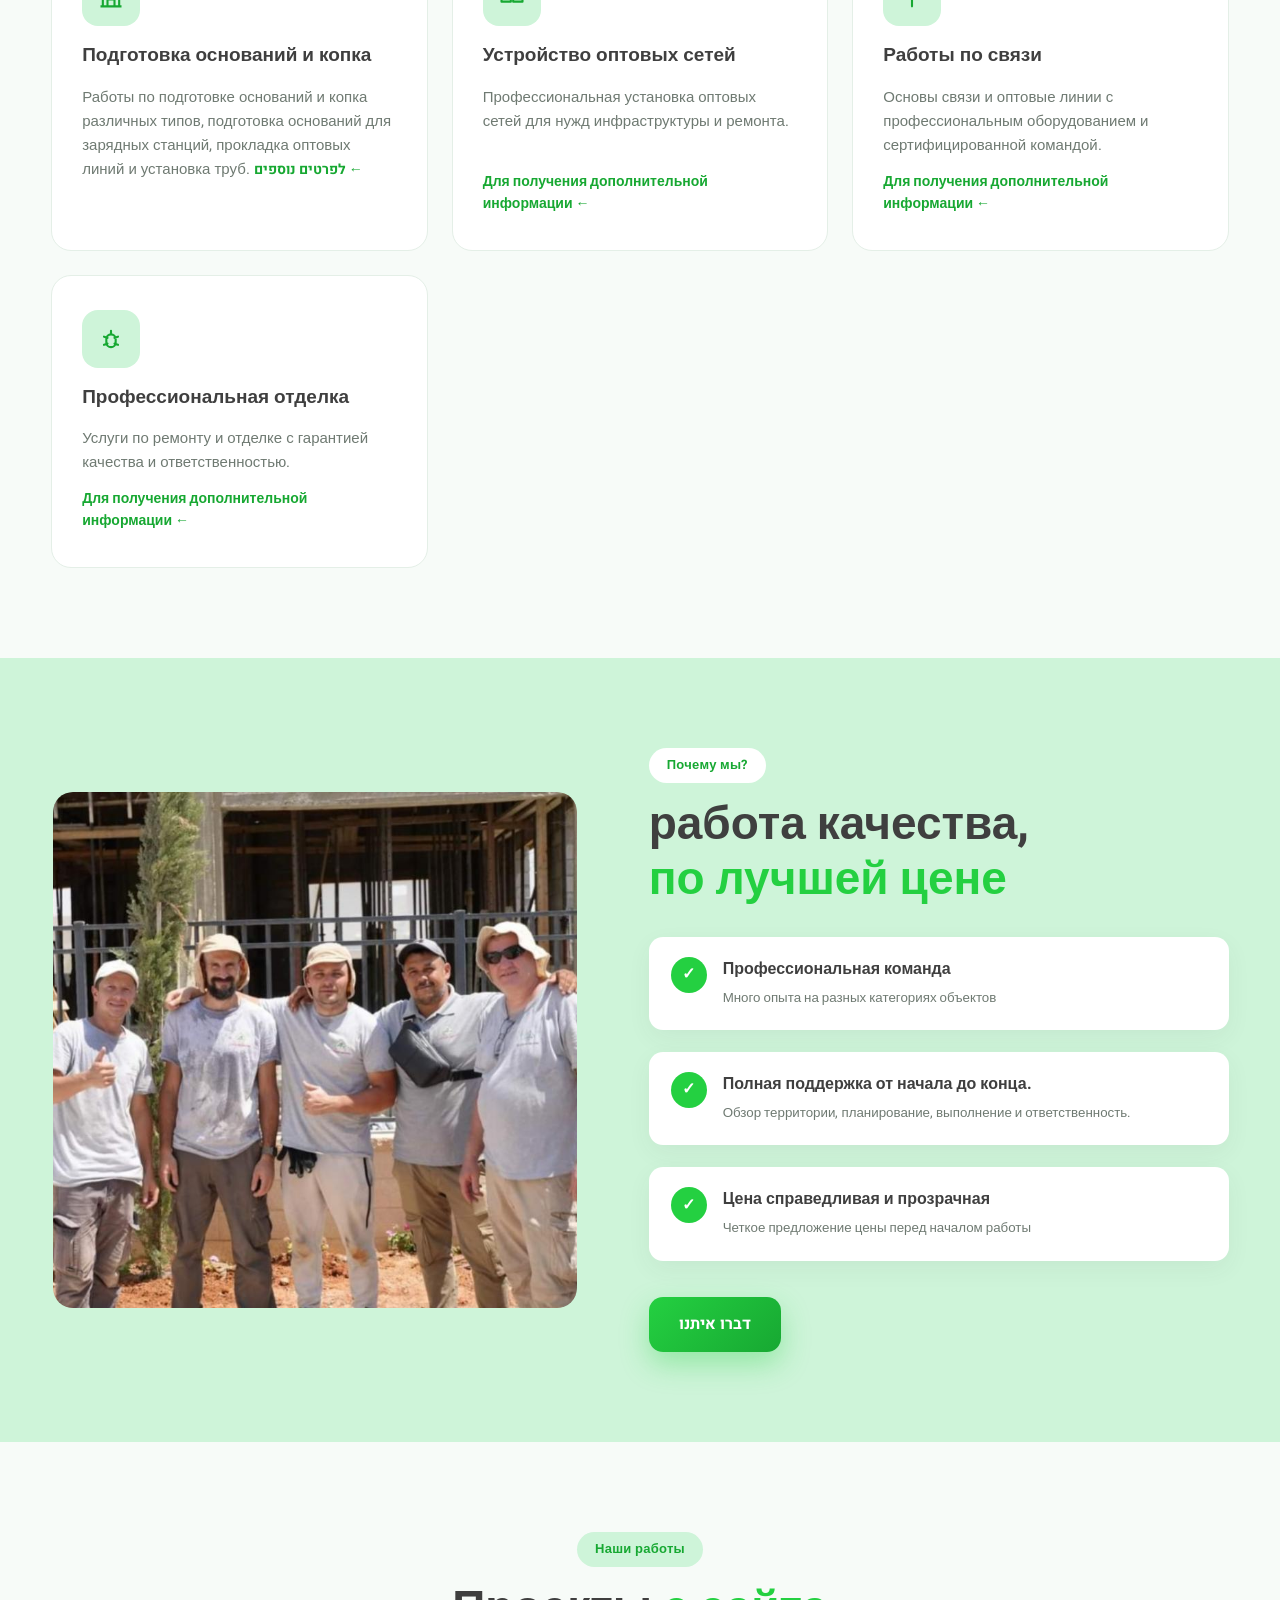
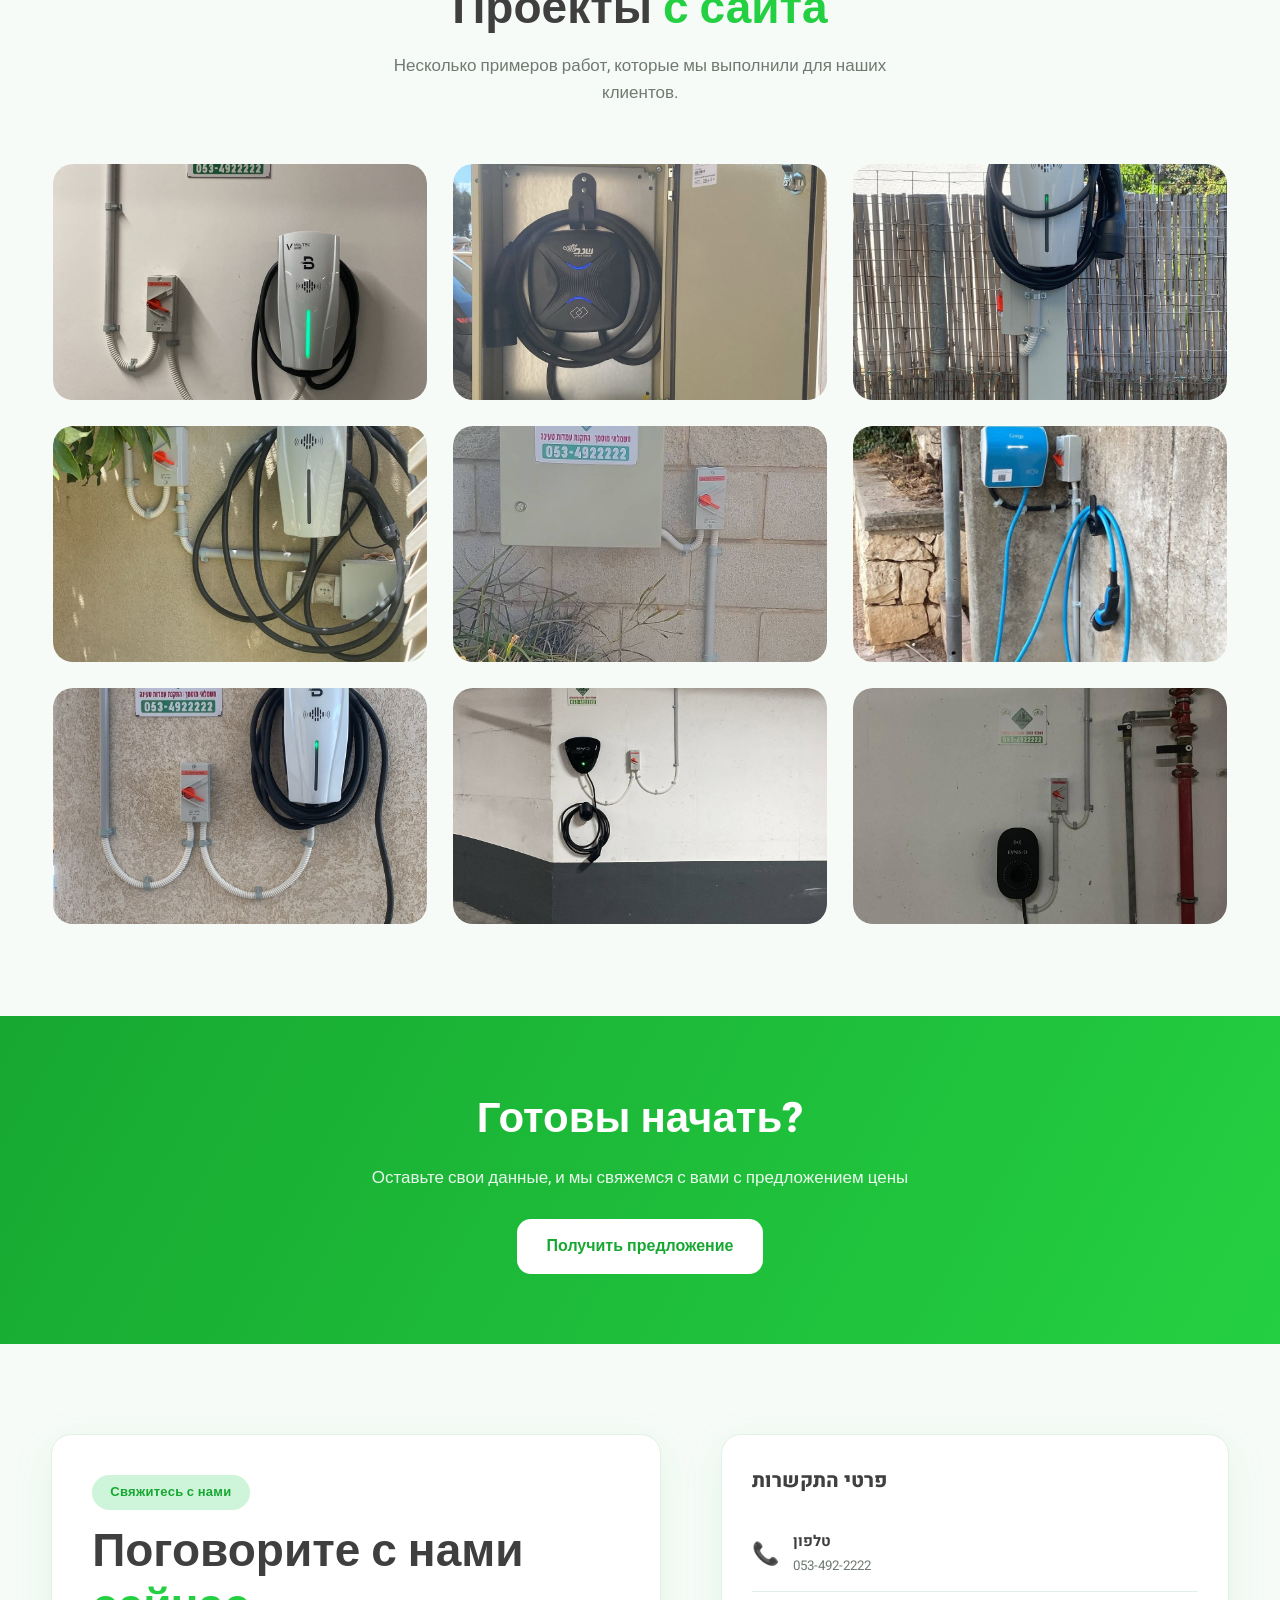
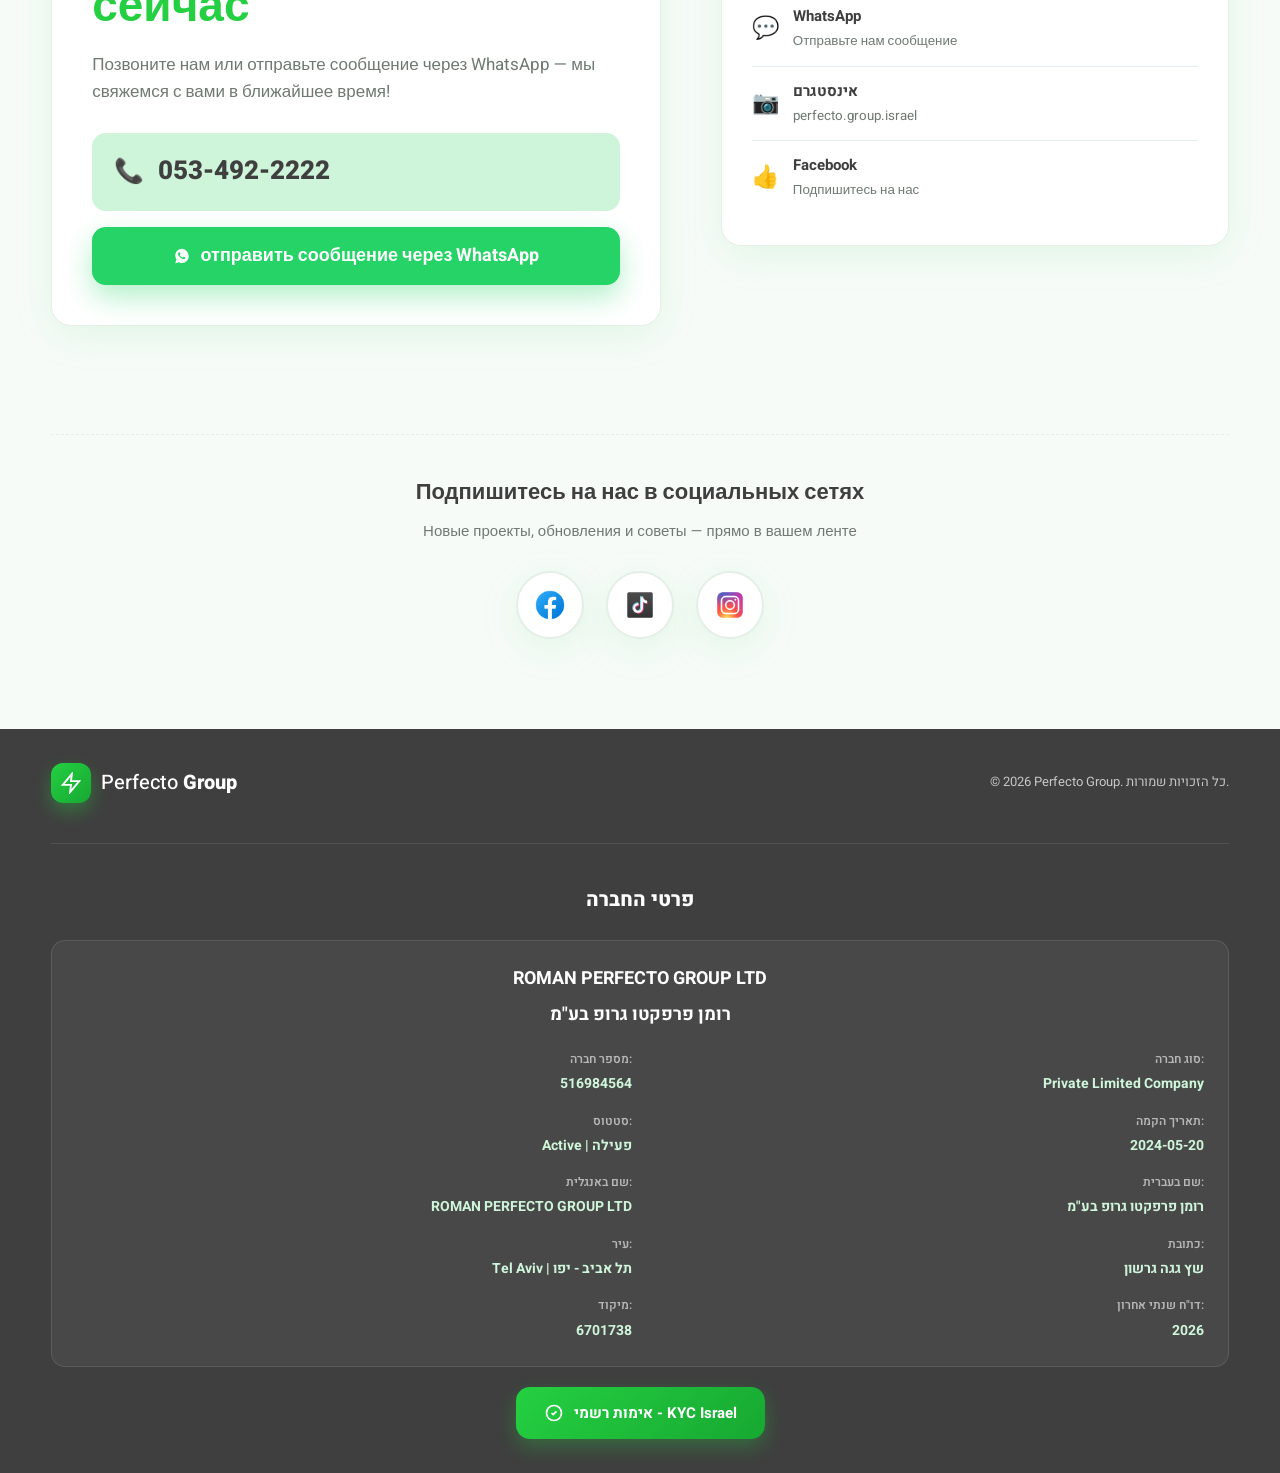
==== commit 17a71dff: "000" ====
--- a/index-en.html
+++ b/index-en.html
@@ -1,10 +1,10 @@
 <!DOCTYPE html>
-<html lang="en" dir="ltr">
+<html lang="ru" dir="ltr">
 <head>
   <meta charset="UTF-8">
   <meta name="viewport" content="width=device-width, initial-scale=1.0">
-  <title>Perfecto Group | התקנת עמדות טעינה לרכב חשמלי</title>
-  <meta name="description" content="Perfecto Group — התקנת עמדות טעינה לרכב חשמלי, חפירות ותשתיות, הרמת אבנים משתלבות, עבודות תקשורת והדברה.">
+  <title>Perfecto Group | Установка зарядных станций для электромобилей</title>
+  <meta name="description" content="Perfecto Group — установка зарядных станций для электромобилей, выкопы и инфраструктура, поднятие камней и строительные работы.">
 
   <!-- Шрифты: Heebo — идеально для иврита -->
   <link rel="preconnect" href="https://fonts.googleapis.com">
@@ -15,7 +15,7 @@
 </head>
 <body>
 
-  <!-- ======================= НАВБАR ======================= -->
+  <!-- ======================= НАВБАР ======================= -->
   <header class="navbar" id="navbar">
     <div class="container navbar__inner">
 
@@ -27,9 +27,9 @@
 
       <!-- Меню -->
       <nav class="navbar__menu" id="navMenu">
-        <a href="#works" class="navbar__link">העבודות שלנו</a>
-        <a href="#services" class="navbar__link">השירותים שלנו</a>
-        <a href="#contact" class="navbar__link">צור קשר</a>
+        <a href="#works" class="navbar__link">Наши работы</a>
+        <a href="#services" class="navbar__link">Наши услуги</a>
+        <a href="#contact" class="navbar__link">Связаться с нами</a>
       </nav>
 
       <!-- Кнопка звонка -->
@@ -66,10 +66,10 @@
 
   <!-- Мобильное меню -->
   <div class="mobile-menu" id="mobileMenu">
-    <a href="#works" class="mobile-menu__link">העבודות שלנו</a>
-    <a href="#services" class="mobile-menu__link">השירותים שלנו</a>
-    <a href="#contact" class="mobile-menu__link">צור קשר</a>
-    <a href="https://api.whatsapp.com/send?phone=972534922222" target="_blank" class="btn mobile-menu__btn">שלח וואטסאפ</a>
+    <a href="#works" class="mobile-menu__link">Наша работа</a>
+    <a href="#services" class="mobile-menu__link">Наши услуги</a>
+    <a href="#contact" class="mobile-menu__link">Связаться с нами</a>
+    <a href="https://api.whatsapp.com/send?phone=972534922222" target="_blank" class="btn mobile-menu__btn">Отправить WhatsApp</a>
   </div>
 
   <main>
@@ -85,42 +85,42 @@
         <!-- Текст -->
         <div class="hero__content">
           <div class="hero__badge reveal">
-            <span class="dot"></span> פתרונות מקצועיים לרכב חשמלי
+            <span class="dot"></span> Отличное решение для электромобилей
           </div>
 
           <h1 class="hero__title reveal" data-delay="100">
-            התקנת עמדות טעינה<br>
-            <span class="accent-text">לרכב חשמלי</span>
+            Установка зарядных станций<br>
+            <span class="accent-text">для электромобилей</span>
           </h1>
 
           <p class="hero__subtitle reveal" data-delay="200">
-            עבודה איכותית, שירות אמין והמחיר הטוב ביותר.
-            ליווי מלא מהסקירה ועד החיבור — לעסקים וללקוחות פרטיים.
+            Качественная работа, надежный сервис и лучшая цена.
+            Полная поддержка от проверки до подключения — для предприятий и частных клиентов.
           </p>
 
           <div class="hero__actions reveal" data-delay="300">
             <a href="#contact" class="btn btn--primary">
-              קבלו הצעת מחיר
+              Получить предложение по цене
               <svg viewBox="0 0 24 24" fill="none" aria-hidden="true">
                 <path d="M19 12H5m0 0l6 6m-6-6l6-6" stroke="currentColor" stroke-width="2" stroke-linecap="round" stroke-linejoin="round"/>
               </svg>
             </a>
-            <a href="#services" class="btn btn--ghost">לכל השירותים</a>
+            <a href="#services" class="btn btn--ghost">Все услуги</a>
           </div>
 
           <!-- Мини-статистика -->
           <div class="hero__stats reveal" data-delay="400">
             <div class="stat">
               <span class="stat__num"><span class="counter" data-target="1500">0</span>+</span>
-              <span class="stat__label">התקנות בוצעו</span>
+              <span class="stat__label">Установлено станций</span>
             </div>
             <div class="stat">
               <span class="stat__num"><span class="counter" data-target="100">0</span>%</span>
-              <span class="stat__label">שביעות רצון</span>
+              <span class="stat__label">Удовлетворенность</span>
             </div>
             <div class="stat">
               <span class="stat__num"><span class="counter" data-target="4">0</span>+</span>
-              <span class="stat__label">שנות ניסיון</span>
+              <span class="stat__label">Года опыта</span>
             </div>
           </div>
         </div>
@@ -128,22 +128,22 @@
         <!-- Главное фото -->
         <div class="hero__media reveal" data-delay="200">
           <div class="img-placeholder img-placeholder--hero">
-            <img src="img/hero.jpg" alt="עמדת טעינה לרכב חשמלי">
+            <img src="img/hero.jpg" alt="Установка зарядной станции для электромобиля">
           </div>
 
           <!-- Плавающие карточки -->
           <div class="float-card float-card--1" data-parallax="0.02">
             <div class="float-card__icon">✓</div>
             <div>
-              <b>אחריות מלאה</b>
-              <small>על כל עבודה</small>
+              <b>Полная ответственность</b>
+              <small>за каждую работу</small>
             </div>
           </div>
           <div class="float-card float-card--2" data-parallax="-0.02">
             <div class="float-card__icon">⚡</div>
             <div>
-              <b>התקנה מהירה</b>
-              <small>צוות מקצועי</small>
+              <b>Быстрая установка</b>
+              <small>профессиональная команда</small>
             </div>
           </div>
         </div>
@@ -152,17 +152,11 @@
       <!-- Бегущая строка -->
       <div class="ticker reveal">
         <div class="ticker__track">
-          <span>התקנת עמדות טעינה</span><i>⚡</i>
-          <span>חפירות ותשתיות</span><i>⚡</i>
-          <span>הרמת אבנים משתלבות</span><i>⚡</i>
-          <span>עבודות תקשורת</span><i>⚡</i>
-          <span>הדברה מקצועית</span><i>⚡</i>
-          <!-- дубликат для бесшовности -->
-          <span>התקנת עמדות טעינה</span><i>⚡</i>
-          <span>חפירות ותשתיות</span><i>⚡</i>
-          <span>הרמת אבנים משתלבות</span><i>⚡</i>
-          <span>עבודות תקשורת</span><i>⚡</i>
-          <span>הדברה מקצועית</span><i>⚡</i>
+          <span>Установка зарядных станций</span><i>⚡</i>
+          <span>Копка и подготовка оснований</span><i>⚡</i>
+          <span>Устройство оптовых сетей</span><i>⚡</i>
+          <span>Работы по связи</span><i>⚡</i>
+          <span>Профессиональная консультация</span><i>⚡</i>
         </div>
       </div>
     </section>
@@ -171,9 +165,9 @@
     <section class="section" id="services">
       <div class="container">
         <div class="section-head reveal">
-          <span class="pill">השירותים שלנו</span>
-          <h2 class="section-title">כל הפתרונות <span class="accent-text">תחת קורת גג אחת</span></h2>
-          <p class="section-sub">צוות מיומן, ציוד מקצועי וליווי אישי לאורך כל הדרך.</p>
+          <span class="pill">Наши услуги</span>
+          <h2 class="section-title">Все решения <span class="accent-text">под одной крышей</span></h2>
+          <p class="section-sub">Команда профессионалов, качественное оборудование и персональный подход на протяжении всего процесса.</p>
         </div>
 
         <div class="services-grid">
@@ -182,15 +176,15 @@
           <article class="service-card service-card--featured reveal">
             <div class="img-placeholder">
               <svg viewBox="0 0 24 24" fill="none" aria-hidden="true"><path d="M4 16l4.5-4.5 3 3L16 10l4 4M4 6h16v12H4V6z" stroke="currentColor" stroke-width="1.5" stroke-linejoin="round"/></svg>
-              <img src="img/service-charging.jpg" alt="התקנת עמדת טעינה">
+              <img src="img/service-charging.jpg" alt="Установка зарядной станции для электромобиля">
             </div>
             <div class="service-card__body">
               <div class="service-card__icon">
                 <svg viewBox="0 0 24 24" fill="none"><path d="M13 2L4.5 13.5H11L9.5 22L19 10H12.5L13 2Z" fill="currentColor"/></svg>
               </div>
-              <h3>התקנת עמדות טעינה לרכב חשמלי</h3>
-              <p>התקנה מקצועית לעסקים וללקוחות פרטיים — סקירת שטח, עבודות תשתית וחיבור העמדה מכל סוג.</p>
-              <a href="#contact" class="service-card__link">לפרטים נוספים ←</a>
+              <h3>Установка зарядных станций для электромобилей</h3>
+              <p>Профессиональная установка для бизнеса и частных клиентов — осмотр участка, строительные работы и подключение зарядной станции любого типа.</p>
+              <a href="#contact" class="service-card__link">Для получения дополнительной информации ←</a>
             </div>
           </article>
 
@@ -199,8 +193,8 @@
             <div class="service-card__icon">
               <svg viewBox="0 0 24 24" fill="none"><path d="M3 20h18M5 20V9l7-5 7 5v11M9 20v-6h6v6" stroke="currentColor" stroke-width="1.8" stroke-linejoin="round"/></svg>
             </div>
-            <h3>הכנת תשתיות וחפירות</h3>
-            <p>חפירות לעומקים שונים, הכנת תשתיות לעמדות טעינה, סיבים אופטיים והנחת צנרת.</p>
+            <h3>Подготовка оснований и копка</h3>
+            <p>Работы по подготовке оснований и копка различных типов, подготовка оснований для зарядных станций, прокладка оптовых линий и установка труб.
             <a href="#contact" class="service-card__link">לפרטים נוספים ←</a>
           </article>
 
@@ -209,9 +203,9 @@
             <div class="service-card__icon">
               <svg viewBox="0 0 24 24" fill="none"><path d="M3 8h8v4H3V8zm10 0h8v4h-8V8zM3 12h8v4H3v-4zm10 0h8v4h-8v-4z" stroke="currentColor" stroke-width="1.8" stroke-linejoin="round"/></svg>
             </div>
-            <h3>הרמת אבנים משתלבות</h3>
-            <p>הרמה והחזרה מדויקת של אבנים משתלבות לצורכי תשתית ושיפוץ.</p>
-            <a href="#contact" class="service-card__link">לפרטים נוספים ←</a>
+            <h3>Устройство оптовых сетей</h3>
+            <p>Профессиональная установка оптовых сетей для нужд инфраструктуры и ремонта.</p>
+            <a href="#contact" class="service-card__link">Для получения дополнительной информации ←</a>
           </article>
 
           <!-- Услуга 4 -->
@@ -219,9 +213,9 @@
             <div class="service-card__icon">
               <svg viewBox="0 0 24 24" fill="none"><path d="M5 12a7 7 0 0 1 14 0M8 12a4 4 0 0 1 8 0M12 12v8" stroke="currentColor" stroke-width="1.8" stroke-linecap="round"/></svg>
             </div>
-            <h3>עבודות תקשורת</h3>
-            <p>תשתיות תקשורת וסיבים אופטיים עם ציוד מקצועי וצוות מוסמך.</p>
-            <a href="#contact" class="service-card__link">לפרטים נוספים ←</a>
+            <h3>Работы по связи</h3>
+            <p>Основы связи и оптовые линии с профессиональным оборудованием и сертифицированной командой.</p>
+            <a href="#contact" class="service-card__link">Для получения дополнительной информации ←</a>
           </article>
 
           <!-- Услуга 5 -->
@@ -229,9 +223,9 @@
             <div class="service-card__icon">
               <svg viewBox="0 0 24 24" fill="none"><path d="M12 8a4 4 0 0 1 4 4v3a4 4 0 0 1-8 0v-3a4 4 0 0 1 4-4zm0 0V5m-6 5l3 1m9-1l-3 1M6 17l3-1m9 1l-3-1" stroke="currentColor" stroke-width="1.8" stroke-linecap="round" stroke-linejoin="round"/></svg>
             </div>
-            <h3>הדברה מקצועית</h3>
-            <p>שירותי הדברה אמינים ובטוחים לבית ולעסק, עם אחריות מלאה.</p>
-            <a href="#contact" class="service-card__link">לפרטים נוספים ←</a>
+            <h3>Профессиональная отделка</h3>
+            <p>Услуги по ремонту и отделке с гарантией качества и ответственностью.</p>
+            <a href="#contact" class="service-card__link">Для получения дополнительной информации ←</a>
           </article>
         </div>
       </div>
@@ -243,26 +237,26 @@
         <div class="why__media reveal">
           <div class="img-placeholder img-placeholder--tall">
             <svg viewBox="0 0 24 24" fill="none" aria-hidden="true"><path d="M4 16l4.5-4.5 3 3L16 10l4 4M4 6h16v12H4V6z" stroke="currentColor" stroke-width="1.5" stroke-linejoin="round"/></svg>
-            <img src="img/team.jpg" alt="הצוות שלנו בשטח">
+            <img src="img/team.jpg" alt="Наша команда на объекте">
           </div>
         </div>
 
         <div class="why__content">
-          <span class="pill reveal">למה אנחנו?</span>
-          <h2 class="section-title reveal" data-delay="100">עבודה איכותית,<br><span class="accent-text">במחיר הטוב ביותר</span></h2>
+          <span class="pill reveal">Почему мы?</span>
+          <h2 class="section-title reveal" data-delay="100">работа качества,<br><span class="accent-text">по лучшей цене</span></h2>
 
           <ul class="why-list">
             <li class="reveal" data-delay="150">
               <span class="why-list__icon">✓</span>
-              <div><b>צוות מקצועי ומיומן</b><small>ניסיון של שנים בפרויקטים גדולים וקטנים</small></div>
+              <div><b>Профессиональная команда</b><small>Много опыта на разных категориях объектов</small></div>
             </li>
             <li class="reveal" data-delay="250">
               <span class="why-list__icon">✓</span>
-              <div><b>ליווי מלא מהתחלה ועד הסוף</b><small>סקירת שטח, תכנון, ביצוע ואחריות</small></div>
+              <div><b>Полная поддержка от начала до конца.</b><small>Обзор территории, планирование, выполнение и ответственность.</small></div>
             </li>
             <li class="reveal" data-delay="350">
               <span class="why-list__icon">✓</span>
-              <div><b>מחיר הוגן ושקוף</b><small>הצעת מחיר ברורה לפני תחילת העבודה</small></div>
+              <div><b>Цена справедливая и прозрачная</b><small>Четкое предложение цены перед началом работы</small></div>
             </li>
           </ul>
 
@@ -275,19 +269,14 @@
     <section class="section" id="works">
       <div class="container">
         <div class="section-head reveal">
-          <span class="pill">העבודות שלנו</span>
-          <h2 class="section-title">פרויקטים <span class="accent-text">מהשטח</span></h2>
-          <p class="section-sub">כמה דוגמאות לעבודות שביצענו עבור לקוחותינו.</p>
-        </div>
-
-        <!-- Галерея-заглушки -->
-        <div class="gallery">
-          <div class="img-placeholder gallery__item reveal" data-delay="0"><img src="img/project-1.jpg" alt="פרויקט 1"></div>
-          <div class="img-placeholder gallery__item reveal" data-delay="0"><img src="img/project-2.jpg" alt="פרויקט 2"></div>
-          <div class="img-placeholder gallery__item reveal" data-delay="0"><img src="img/project-3.jpg" alt="פרויקט 3"></div>
-          <div class="img-placeholder gallery__item reveal" data-delay="0"><img src="img/project-4.jpg" alt="פרויקט 4"></div>
-          <div class="img-placeholder gallery__item reveal" data-delay="0"><img src="img/project-5.jpg" alt="פרויקט 5"></div>
-          <div class="img-placeholder gallery__item reveal" data-delay="0"><img src="img/project-6.jpg" alt="פרויקט 6"></div>
+          <span class="pill">Наши работы</span>
+          <h2 class="section-title">Проекты <span class="accent-text">с сайта</span></h2>
+          <p class="section-sub">Несколько примеров работ, которые мы выполнили для наших клиентов.</p>
+        </div>
+
+        <!-- Автоматическая галерея из Telegram -->
+        <div class="gallery" id="telegramGallery">
+          <div class="gallery__loading">Загрузка работ из Telegram...</div>
         </div>
       </div>
     </section>
@@ -295,9 +284,9 @@
     <!-- ======================= CTA-ПОЛОСА ======================= -->
     <section class="cta-strip">
       <div class="container cta-strip__inner reveal">
-        <h2>מוכנים להתחיל?</h2>
-        <p>השאירו פרטים ונחזור אליכם עם הצעת מחיר משתלמת</p>
-        <a href="#contact" class="btn btn--white">קבלו הצעה עכשיו</a>
+        <h2>Готовы начать?</h2>
+        <p>Оставьте свои данные, и мы свяжемся с вами с предложением цены</p>
+        <a href="#contact" class="btn btn--white">Получить предложение</a>
       </div>
     </section>
 
@@ -308,21 +297,21 @@
         <!-- CTA вместо формы: телефон + WhatsApp -->
         <div class="contact-cta reveal">
           <div class="contact-cta__card">
-            <span class="pill">צור קשר</span>
-            <h2 class="section-title">דברו איתנו <span class="accent-text">עכשיו</span></h2>
-            <p class="contact-cta__text">חייגו אלינו או שלחו וואטסאפ — נחזור אליכם בהקדם!</p>
+            <span class="pill">Свяжитесь с нами</span>
+            <h2 class="section-title">Поговорите с нами <span class="accent-text">сейчас</span></h2>
+            <p class="contact-cta__text">Позвоните нам или отправьте сообщение через WhatsApp — мы свяжемся с вами в ближайшее время!</p>
 
             <a href="tel:+972534922222" class="contact-phone">
               <span class="contact-phone__icon">📞</span>
               <span class="contact-phone__num" dir="ltr">053-492-2222</span>
             </a>
 
-            <a href="https://api.whatsapp.com/send?phone=972534922222&text=%D7%A9%D7%9C%D7%95%D7%9D%2C%20%D7%A8%D7%90%D7%99%D7%AA%D7%99%20%D7%90%D7%AA%20%D7%94%D7%90%D7%AA%D7%A8%20%D7%A9%D7%9C%D7%9B%D7%9D%20%D7%95%D7%90%D7%A0%D7%99%20%D7%9E%D7%A2%D7%95%D7%A0%D7%99%D7%99%D7%9F%2F%D7%AA%20%D7%91%D7%94%D7%AA%D7%A7%D7%A0%D7%AA%20%D7%A2%D7%9E%D7%93%D7%AA%20%D7%98%D7%A2%D7%99%D7%A0%D7%94"
+            <a href="https://api.whatsapp.com/send?phone=972534922222&text=%D0%97%D0%B4%D1%80%D0%B0%D0%B2%D1%81%D1%82%D0%B2%D1%83%D0%B9%D1%82%D0%B5%2C%20%D1%8F%20%D0%B2%D0%B8%D0%B4%D0%B5%D0%BB(%D0%B0)%20%D0%B2%D0%B0%D1%88%20%D1%81%D0%B0%D0%B9%D1%82%20%D0%B8%20%D0%B7%D0%B0%D0%B8%D0%BD%D1%82%D0%B5%D1%80%D0%B5%D1%81%D0%BE%D0%B2%D0%B0%D0%BD(%D0%B0)%20%D0%B2%20%D1%83%D1%81%D1%82%D0%B0%D0%BD%D0%BE%D0%B2%D0%BA%D0%B5%20%D0%B7%D0%B0%D1%80%D1%8F%D0%B4%D0%BD%D0%BE%D0%B9%20%D1%81%D1%82%D0%B0%D0%BD%D1%86%D0%B8%D0%B8"
                target="_blank" rel="noopener" class="btn btn--whatsapp btn--block">
               <svg viewBox="0 0 32 32" fill="currentColor" aria-hidden="true">
                 <path d="M16 3C9.4 3 4 8.4 4 15c0 2.6.8 5 2.2 7L4 29l7.2-2.1c1.9 1 3.9 1.6 4.8 1.6 6.6 0 12-5.4 12-12S22.6 3 16 3zm6.1 16.9c-.3.8-1.5 1.5-2.1 1.6-.6.1-1.3.1-2.1-.1-.5-.2-1.1-.4-1.9-.7-3.4-1.4-5.5-4.8-5.7-5-.2-.2-1.4-1.8-1.4-3.4 0-1.6.9-2.4 1.2-2.7.3-.3.6-.4.8-.4h.6c.2 0 .5-.1.7.5l1 2.4c.1.2.1.4 0 .6l-.4.6-.6.7c-.2.2-.4.4-.2.7.2.4.9 1.5 2 2.4 1.4 1.2 2.5 1.6 2.9 1.7.3.2.5.1.7-.1l1-1.2c.2-.3.4-.2.7-.1l2.3 1.1c.3.2.5.2.6.4.1.2.1.8-.2 1.4z"/>
               </svg>
-              שלחו לנו וואטסאפ
+              отправить сообщение через WhatsApp
             </a>
           </div>
         </div>
@@ -339,7 +328,7 @@
 
             <a href="https://api.whatsapp.com/send?phone=972534922222" target="_blank" rel="noopener" class="contact-info__row">
               <span class="contact-info__icon">💬</span>
-              <div><b>וואטסאפ</b><small>שלחו לנו הודעה</small></div>
+              <div><b>WhatsApp</b><small>Отправьте нам сообщение</small></div>
             </a>
 
             <a href="https://www.instagram.com/perfecto.group.israel/" target="_blank" rel="noopener" class="contact-info__row">
@@ -349,15 +338,15 @@
 
             <a href="https://www.facebook.com/profile.php?id=100090144655375" target="_blank" rel="noopener" class="contact-info__row">
               <span class="contact-info__icon">👍</span>
-              <div><b>פייסבוק</b><small>עקבו אחרינו</small></div>
+              <div><b>Facebook</b><small>Подпишитесь на нас</small></div>
             </a>
           </div>
         </aside>
 
         <!-- Блок соцсетей (на всю ширину секции) -->
         <div class="socials reveal">
-          <h3 class="socials__title">עקבו אחרינו ברשתות</h3>
-          <p class="socials__sub">פרויקטים חדשים, עדכונים וטיפים — ישירות בפיד שלכם</p>
+          <h3 class="socials__title">Подпишитесь на нас в социальных сетях</h3>
+          <p class="socials__sub">Новые проекты, обновления и советы — прямо в вашем ленте</p>
 
           <div class="socials__list">
             <!-- Facebook -->
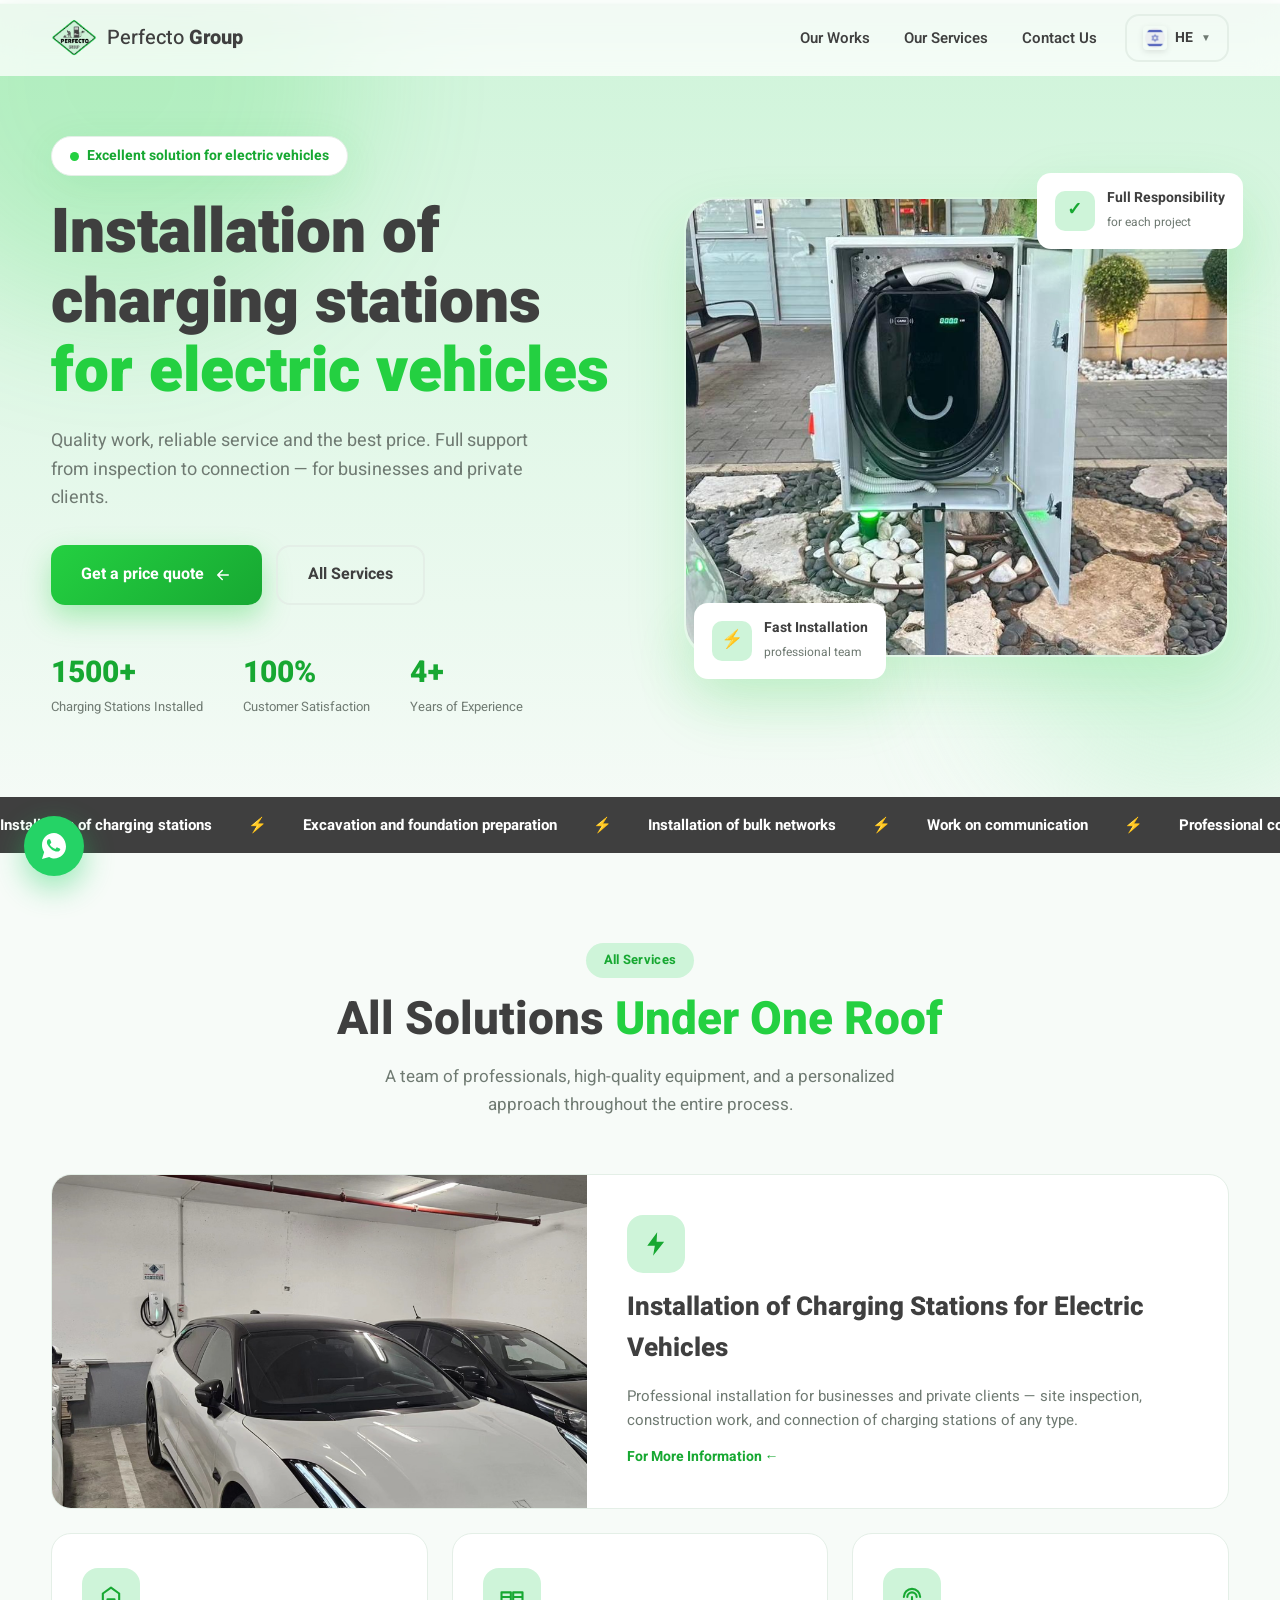
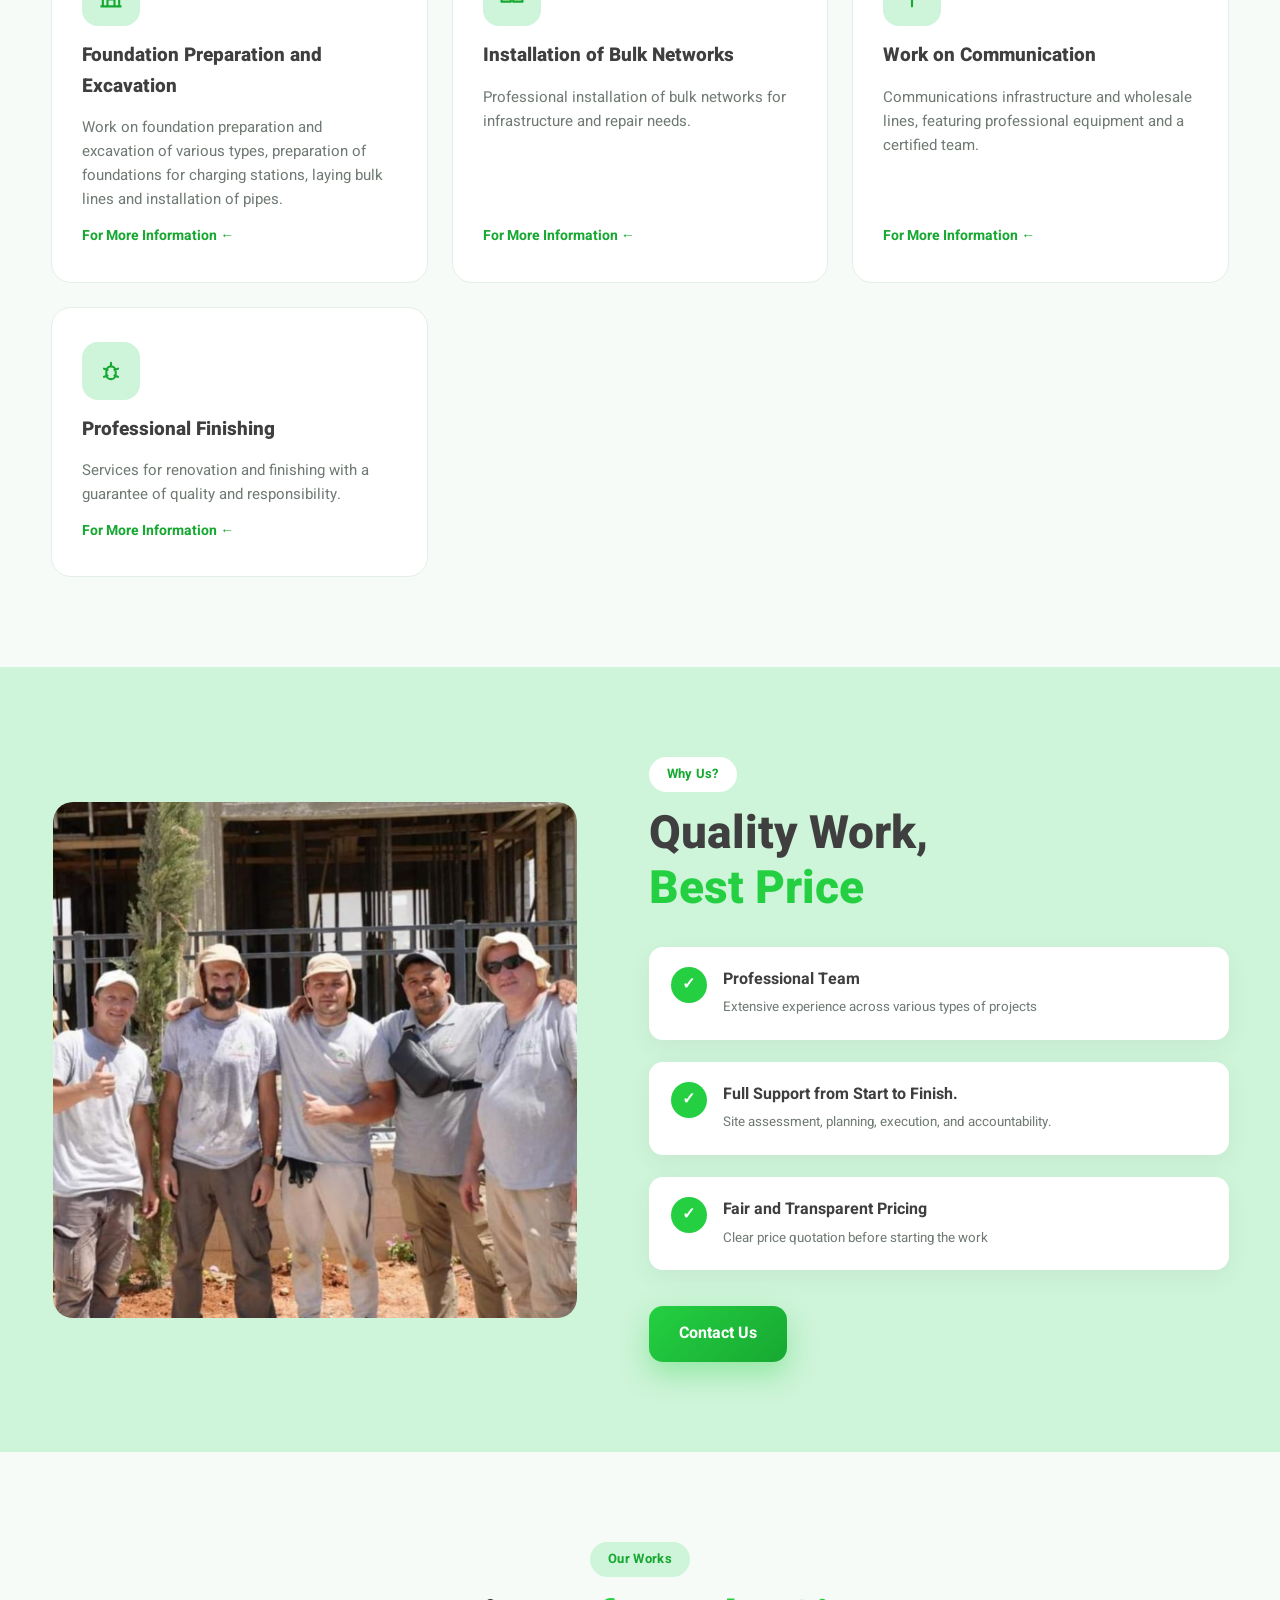
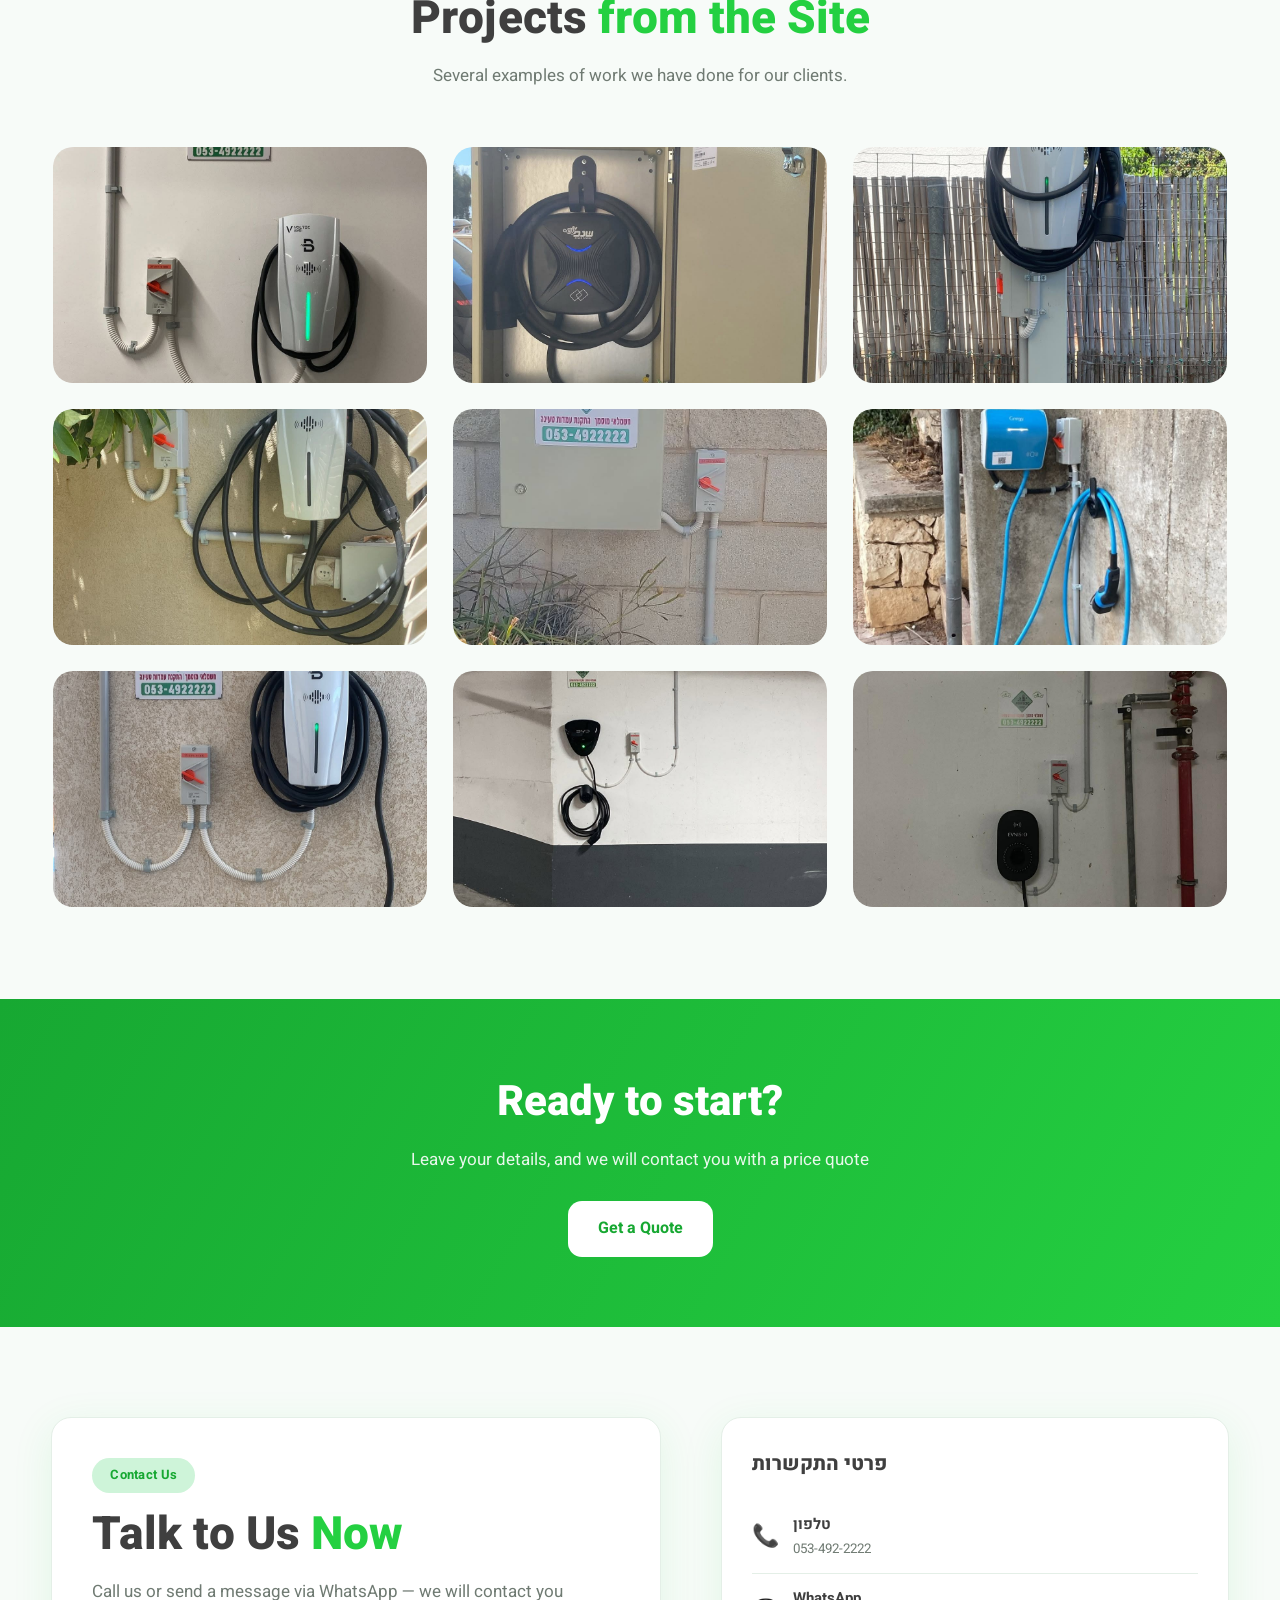
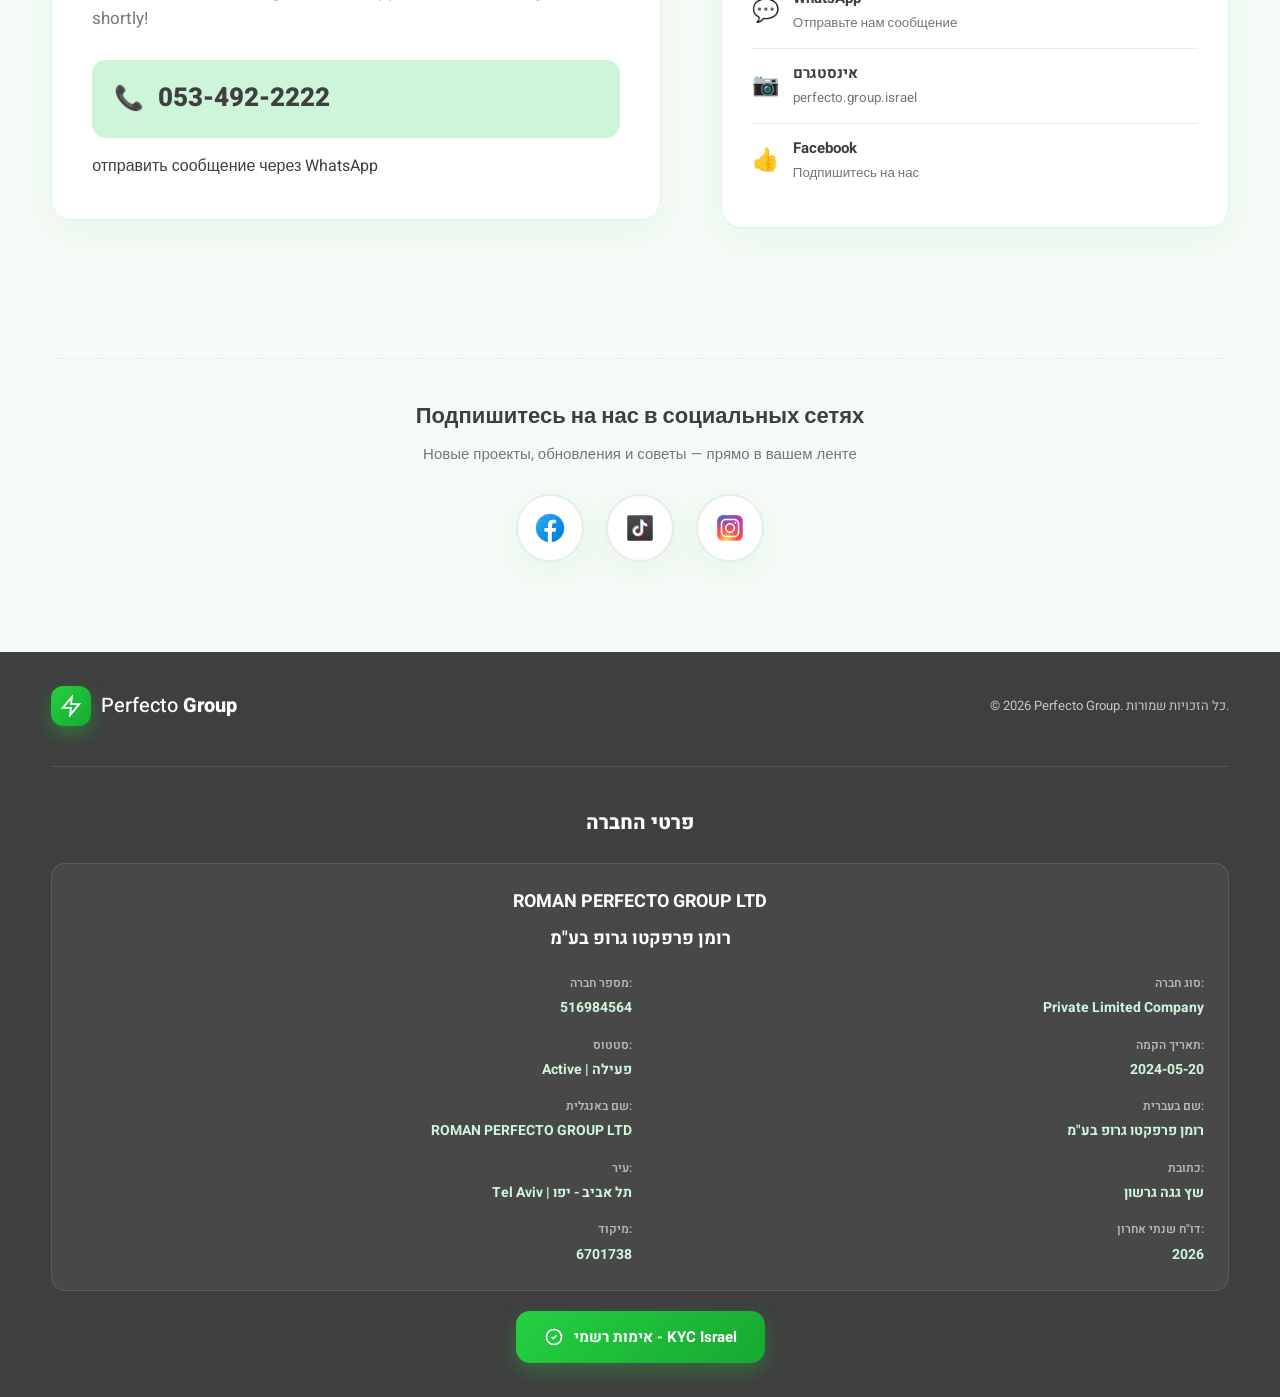
==== commit 1474f486: "000" ====
--- a/index-en.html
+++ b/index-en.html
@@ -3,8 +3,8 @@
 <head>
   <meta charset="UTF-8">
   <meta name="viewport" content="width=device-width, initial-scale=1.0">
-  <title>Perfecto Group | Установка зарядных станций для электромобилей</title>
-  <meta name="description" content="Perfecto Group — установка зарядных станций для электромобилей, выкопы и инфраструктура, поднятие камней и строительные работы.">
+  <title>Perfecto Group | Installation of electric vehicle charging stations</title>
+  <meta name="description" content="Perfecto Group — installation of charging stations for electric vehicles, excavations and infrastructure, stone lifting and construction work.">
 
   <!-- Шрифты: Heebo — идеально для иврита -->
   <link rel="preconnect" href="https://fonts.googleapis.com">
@@ -27,14 +27,14 @@
 
       <!-- Меню -->
       <nav class="navbar__menu" id="navMenu">
-        <a href="#works" class="navbar__link">Наши работы</a>
-        <a href="#services" class="navbar__link">Наши услуги</a>
-        <a href="#contact" class="navbar__link">Связаться с нами</a>
+        <a href="#works" class="navbar__link">Our Works</a>
+        <a href="#services" class="navbar__link">Our Services</a>
+        <a href="#contact" class="navbar__link">Contact Us</a>
       </nav>
 
       <!-- Кнопка звонка -->
       <div class="lang-switcher">
-        <button class="lang-switcher__btn" id="langBurger" aria-label="Выбор языка">
+        <button class="lang-switcher__btn" id="langBurger" aria-label="Choose Language">
           <div class="lang-switcher__current">
             <img src="img/he.png" alt="Hebrew" class="lang-switcher__flag">
             <span class="lang-switcher__code">HE</span>
@@ -66,10 +66,10 @@
 
   <!-- Мобильное меню -->
   <div class="mobile-menu" id="mobileMenu">
-    <a href="#works" class="mobile-menu__link">Наша работа</a>
-    <a href="#services" class="mobile-menu__link">Наши услуги</a>
-    <a href="#contact" class="mobile-menu__link">Связаться с нами</a>
-    <a href="https://api.whatsapp.com/send?phone=972534922222" target="_blank" class="btn mobile-menu__btn">Отправить WhatsApp</a>
+    <a href="#works" class="mobile-menu__link">Our Works</a>
+    <a href="#services" class="mobile-menu__link">Our Services</a>
+    <a href="#contact" class="mobile-menu__link">Contact Us</a>
+    <a href="https://api.whatsapp.com/send?phone=972534922222" target="_blank" class="btn mobile-menu__btn">Send WhatsApp Message</a>
   </div>
 
   <main>
@@ -85,42 +85,42 @@
         <!-- Текст -->
         <div class="hero__content">
           <div class="hero__badge reveal">
-            <span class="dot"></span> Отличное решение для электромобилей
+            <span class="dot"></span> Excellent solution for electric vehicles
           </div>
 
           <h1 class="hero__title reveal" data-delay="100">
-            Установка зарядных станций<br>
-            <span class="accent-text">для электромобилей</span>
+            Installation of charging stations<br>
+            <span class="accent-text">for electric vehicles</span>
           </h1>
 
           <p class="hero__subtitle reveal" data-delay="200">
-            Качественная работа, надежный сервис и лучшая цена.
-            Полная поддержка от проверки до подключения — для предприятий и частных клиентов.
+            Quality work, reliable service and the best price.
+            Full support from inspection to connection — for businesses and private clients.
           </p>
 
           <div class="hero__actions reveal" data-delay="300">
             <a href="#contact" class="btn btn--primary">
-              Получить предложение по цене
+              Get a price quote
               <svg viewBox="0 0 24 24" fill="none" aria-hidden="true">
                 <path d="M19 12H5m0 0l6 6m-6-6l6-6" stroke="currentColor" stroke-width="2" stroke-linecap="round" stroke-linejoin="round"/>
               </svg>
             </a>
-            <a href="#services" class="btn btn--ghost">Все услуги</a>
+            <a href="#services" class="btn btn--ghost">All Services</a>
           </div>
 
           <!-- Мини-статистика -->
           <div class="hero__stats reveal" data-delay="400">
             <div class="stat">
               <span class="stat__num"><span class="counter" data-target="1500">0</span>+</span>
-              <span class="stat__label">Установлено станций</span>
+              <span class="stat__label">Charging Stations Installed</span>
             </div>
             <div class="stat">
               <span class="stat__num"><span class="counter" data-target="100">0</span>%</span>
-              <span class="stat__label">Удовлетворенность</span>
+              <span class="stat__label">Customer Satisfaction</span>
             </div>
             <div class="stat">
               <span class="stat__num"><span class="counter" data-target="4">0</span>+</span>
-              <span class="stat__label">Года опыта</span>
+              <span class="stat__label">Years of Experience</span>
             </div>
           </div>
         </div>
@@ -128,22 +128,22 @@
         <!-- Главное фото -->
         <div class="hero__media reveal" data-delay="200">
           <div class="img-placeholder img-placeholder--hero">
-            <img src="img/hero.jpg" alt="Установка зарядной станции для электромобиля">
+            <img src="img/hero.jpg" alt="Installation of a charging station for electric vehicles">
           </div>
 
           <!-- Плавающие карточки -->
           <div class="float-card float-card--1" data-parallax="0.02">
             <div class="float-card__icon">✓</div>
             <div>
-              <b>Полная ответственность</b>
-              <small>за каждую работу</small>
+              <b>Full Responsibility</b>
+              <small>for each project</small>
             </div>
           </div>
           <div class="float-card float-card--2" data-parallax="-0.02">
             <div class="float-card__icon">⚡</div>
             <div>
-              <b>Быстрая установка</b>
-              <small>профессиональная команда</small>
+              <b>Fast Installation</b>
+              <small>professional team</small>
             </div>
           </div>
         </div>
@@ -152,11 +152,11 @@
       <!-- Бегущая строка -->
       <div class="ticker reveal">
         <div class="ticker__track">
-          <span>Установка зарядных станций</span><i>⚡</i>
-          <span>Копка и подготовка оснований</span><i>⚡</i>
-          <span>Устройство оптовых сетей</span><i>⚡</i>
-          <span>Работы по связи</span><i>⚡</i>
-          <span>Профессиональная консультация</span><i>⚡</i>
+          <span>Installation of charging stations</span><i>⚡</i>
+          <span>Excavation and foundation preparation</span><i>⚡</i>
+          <span>Installation of bulk networks</span><i>⚡</i>
+          <span>Work on communication</span><i>⚡</i>
+          <span>Professional consultation</span><i>⚡</i>
         </div>
       </div>
     </section>
@@ -165,9 +165,9 @@
     <section class="section" id="services">
       <div class="container">
         <div class="section-head reveal">
-          <span class="pill">Наши услуги</span>
-          <h2 class="section-title">Все решения <span class="accent-text">под одной крышей</span></h2>
-          <p class="section-sub">Команда профессионалов, качественное оборудование и персональный подход на протяжении всего процесса.</p>
+          <span class="pill">All Services</span>
+          <h2 class="section-title">All Solutions <span class="accent-text">Under One Roof</span></h2>
+          <p class="section-sub">A team of professionals, high-quality equipment, and a personalized approach throughout the entire process.</p>
         </div>
 
         <div class="services-grid">
@@ -176,15 +176,15 @@
           <article class="service-card service-card--featured reveal">
             <div class="img-placeholder">
               <svg viewBox="0 0 24 24" fill="none" aria-hidden="true"><path d="M4 16l4.5-4.5 3 3L16 10l4 4M4 6h16v12H4V6z" stroke="currentColor" stroke-width="1.5" stroke-linejoin="round"/></svg>
-              <img src="img/service-charging.jpg" alt="Установка зарядной станции для электромобиля">
+              <img src="img/service-charging.jpg" alt="Installation of a charging station for electric vehicles">
             </div>
             <div class="service-card__body">
               <div class="service-card__icon">
                 <svg viewBox="0 0 24 24" fill="none"><path d="M13 2L4.5 13.5H11L9.5 22L19 10H12.5L13 2Z" fill="currentColor"/></svg>
               </div>
-              <h3>Установка зарядных станций для электромобилей</h3>
-              <p>Профессиональная установка для бизнеса и частных клиентов — осмотр участка, строительные работы и подключение зарядной станции любого типа.</p>
-              <a href="#contact" class="service-card__link">Для получения дополнительной информации ←</a>
+              <h3>Installation of Charging Stations for Electric Vehicles</h3>
+              <p>Professional installation for businesses and private clients — site inspection, construction work, and connection of charging stations of any type.</p>
+              <a href="#contact" class="service-card__link">For More Information ←</a>
             </div>
           </article>
 
@@ -193,9 +193,9 @@
             <div class="service-card__icon">
               <svg viewBox="0 0 24 24" fill="none"><path d="M3 20h18M5 20V9l7-5 7 5v11M9 20v-6h6v6" stroke="currentColor" stroke-width="1.8" stroke-linejoin="round"/></svg>
             </div>
-            <h3>Подготовка оснований и копка</h3>
-            <p>Работы по подготовке оснований и копка различных типов, подготовка оснований для зарядных станций, прокладка оптовых линий и установка труб.
-            <a href="#contact" class="service-card__link">לפרטים נוספים ←</a>
+            <h3>Foundation Preparation and Excavation</h3>
+            <p>Work on foundation preparation and excavation of various types, preparation of foundations for charging stations, laying bulk lines and installation of pipes.</p>
+            <a href="#contact" class="service-card__link">For More Information ←</a>
           </article>
 
           <!-- Услуга 3 -->
@@ -203,9 +203,9 @@
             <div class="service-card__icon">
               <svg viewBox="0 0 24 24" fill="none"><path d="M3 8h8v4H3V8zm10 0h8v4h-8V8zM3 12h8v4H3v-4zm10 0h8v4h-8v-4z" stroke="currentColor" stroke-width="1.8" stroke-linejoin="round"/></svg>
             </div>
-            <h3>Устройство оптовых сетей</h3>
-            <p>Профессиональная установка оптовых сетей для нужд инфраструктуры и ремонта.</p>
-            <a href="#contact" class="service-card__link">Для получения дополнительной информации ←</a>
+            <h3>Installation of Bulk Networks</h3>
+            <p>Professional installation of bulk networks for infrastructure and repair needs.</p>
+            <a href="#contact" class="service-card__link">For More Information ←</a>
           </article>
 
           <!-- Услуга 4 -->
@@ -213,9 +213,9 @@
             <div class="service-card__icon">
               <svg viewBox="0 0 24 24" fill="none"><path d="M5 12a7 7 0 0 1 14 0M8 12a4 4 0 0 1 8 0M12 12v8" stroke="currentColor" stroke-width="1.8" stroke-linecap="round"/></svg>
             </div>
-            <h3>Работы по связи</h3>
-            <p>Основы связи и оптовые линии с профессиональным оборудованием и сертифицированной командой.</p>
-            <a href="#contact" class="service-card__link">Для получения дополнительной информации ←</a>
+            <h3>Work on Communication</h3>
+            <p>Communications infrastructure and wholesale lines, featuring professional equipment and a certified team.</p>
+            <a href="#contact" class="service-card__link">For More Information ←</a>
           </article>
 
           <!-- Услуга 5 -->
@@ -223,9 +223,9 @@
             <div class="service-card__icon">
               <svg viewBox="0 0 24 24" fill="none"><path d="M12 8a4 4 0 0 1 4 4v3a4 4 0 0 1-8 0v-3a4 4 0 0 1 4-4zm0 0V5m-6 5l3 1m9-1l-3 1M6 17l3-1m9 1l-3-1" stroke="currentColor" stroke-width="1.8" stroke-linecap="round" stroke-linejoin="round"/></svg>
             </div>
-            <h3>Профессиональная отделка</h3>
-            <p>Услуги по ремонту и отделке с гарантией качества и ответственностью.</p>
-            <a href="#contact" class="service-card__link">Для получения дополнительной информации ←</a>
+            <h3>Professional Finishing</h3>
+            <p>Services for renovation and finishing with a guarantee of quality and responsibility.</p>
+            <a href="#contact" class="service-card__link">For More Information ←</a>
           </article>
         </div>
       </div>
@@ -237,30 +237,30 @@
         <div class="why__media reveal">
           <div class="img-placeholder img-placeholder--tall">
             <svg viewBox="0 0 24 24" fill="none" aria-hidden="true"><path d="M4 16l4.5-4.5 3 3L16 10l4 4M4 6h16v12H4V6z" stroke="currentColor" stroke-width="1.5" stroke-linejoin="round"/></svg>
-            <img src="img/team.jpg" alt="Наша команда на объекте">
+            <img src="img/team.jpg" alt="Our team on the job site">
           </div>
         </div>
 
         <div class="why__content">
-          <span class="pill reveal">Почему мы?</span>
-          <h2 class="section-title reveal" data-delay="100">работа качества,<br><span class="accent-text">по лучшей цене</span></h2>
+          <span class="pill reveal">Why Us?</span>
+          <h2 class="section-title reveal" data-delay="100">Quality Work,<br><span class="accent-text">Best Price</span></h2>
 
           <ul class="why-list">
             <li class="reveal" data-delay="150">
               <span class="why-list__icon">✓</span>
-              <div><b>Профессиональная команда</b><small>Много опыта на разных категориях объектов</small></div>
+              <div><b>Professional Team</b><small>Extensive experience across various types of projects</small></div>
             </li>
             <li class="reveal" data-delay="250">
               <span class="why-list__icon">✓</span>
-              <div><b>Полная поддержка от начала до конца.</b><small>Обзор территории, планирование, выполнение и ответственность.</small></div>
+              <div><b>Full Support from Start to Finish.</b><small>Site assessment, planning, execution, and accountability.</small></div>
             </li>
             <li class="reveal" data-delay="350">
               <span class="why-list__icon">✓</span>
-              <div><b>Цена справедливая и прозрачная</b><small>Четкое предложение цены перед началом работы</small></div>
+              <div><b>Fair and Transparent Pricing</b><small>Clear price quotation before starting the work</small></div>
             </li>
           </ul>
 
-          <a href="#contact" class="btn btn--primary reveal" data-delay="450">דברו איתנו</a>
+          <a href="#contact" class="btn btn--primary reveal" data-delay="450">Contact Us</a>
         </div>
       </div>
     </section>
@@ -269,14 +269,14 @@
     <section class="section" id="works">
       <div class="container">
         <div class="section-head reveal">
-          <span class="pill">Наши работы</span>
-          <h2 class="section-title">Проекты <span class="accent-text">с сайта</span></h2>
-          <p class="section-sub">Несколько примеров работ, которые мы выполнили для наших клиентов.</p>
+          <span class="pill">Our Works</span>
+          <h2 class="section-title">Projects <span class="accent-text">from the Site</span></h2>
+          <p class="section-sub">Several examples of work we have done for our clients.</p>
         </div>
 
         <!-- Автоматическая галерея из Telegram -->
         <div class="gallery" id="telegramGallery">
-          <div class="gallery__loading">Загрузка работ из Telegram...</div>
+          <div class="gallery__loading">Loading works from Telegram...</div>
         </div>
       </div>
     </section>
@@ -284,9 +284,9 @@
     <!-- ======================= CTA-ПОЛОСА ======================= -->
     <section class="cta-strip">
       <div class="container cta-strip__inner reveal">
-        <h2>Готовы начать?</h2>
-        <p>Оставьте свои данные, и мы свяжемся с вами с предложением цены</p>
-        <a href="#contact" class="btn btn--white">Получить предложение</a>
+        <h2>Ready to start?</h2>
+        <p>Leave your details, and we will contact you with a price quote</p>
+        <a href="#contact" class="btn btn--white">Get a Quote</a>
       </div>
     </section>
 
@@ -297,17 +297,16 @@
         <!-- CTA вместо формы: телефон + WhatsApp -->
         <div class="contact-cta reveal">
           <div class="contact-cta__card">
-            <span class="pill">Свяжитесь с нами</span>
-            <h2 class="section-title">Поговорите с нами <span class="accent-text">сейчас</span></h2>
-            <p class="contact-cta__text">Позвоните нам или отправьте сообщение через WhatsApp — мы свяжемся с вами в ближайшее время!</p>
+            <span class="pill">Contact Us</span>
+            <h2 class="section-title">Talk to Us <span class="accent-text">Now</span></h2>
+            <p class="contact-cta__text">Call us or send a message via WhatsApp — we will contact you shortly!</p>
 
             <a href="tel:+972534922222" class="contact-phone">
               <span class="contact-phone__icon">📞</span>
               <span class="contact-phone__num" dir="ltr">053-492-2222</span>
             </a>
 
-            <a href="https://api.whatsapp.com/send?phone=972534922222&text=%D0%97%D0%B4%D1%80%D0%B0%D0%B2%D1%81%D1%82%D0%B2%D1%83%D0%B9%D1%82%D0%B5%2C%20%D1%8F%20%D0%B2%D0%B8%D0%B4%D0%B5%D0%BB(%D0%B0)%20%D0%B2%D0%B0%D1%88%20%D1%81%D0%B0%D0%B9%D1%82%20%D0%B8%20%D0%B7%D0%B0%D0%B8%D0%BD%D1%82%D0%B5%D1%80%D0%B5%D1%81%D0%BE%D0%B2%D0%B0%D0%BD(%D0%B0)%20%D0%B2%20%D1%83%D1%81%D1%82%D0%B0%D0%BD%D0%BE%D0%B2%D0%BA%D0%B5%20%D0%B7%D0%B0%D1%80%D1%8F%D0%B4%D0%BD%D0%BE%D0%B9%20%D1%81%D1%82%D0%B0%D0%BD%D1%86%D0%B8%D0%B8"
-               target="_blank" rel="noopener" class="btn btn--whatsapp btn--block">
+            <a href="https://api.whatsapp.com/send?phone=972534922222&text=%D0%97%D0%B4%D1%80%D0%B0%D0%B2%D1%81%D1%82%D0%B2%D1%83%D0%B9%D1%82%D0%B5%2C%20%D1%8F%20%D0%B2%D0%B8%D0%B4%D0%B5%D0%BB(%D0%B0)%20%D0%B2%D0%B0%D1%88%20%D1%81%D0%B0%D0%B9%D1%82%20%D0%B8%20%D0%B7%D0%B0%D0%B8%D0%BD%D1%83%C3%A9%E3%A4%A6%E3%A4%A6%E3%A4%A6%E3%A4%A6%E3%A4%A6%E3%A4%A6%E3%A4%A6%E3%A4%A6%E3%A4%A6%E3%A4%A6%E3%A4%A6%E3%A4%A6%E3%A4%A6%E3%A4%A6%E3%A4xA6%[base64] 
               <svg viewBox="0 0 32 32" fill="currentColor" aria-hidden="true">
                 <path d="M16 3C9.4 3 4 8.4 4 15c0 2.6.8 5 2.2 7L4 29l7.2-2.1c1.9 1 3.9 1.6 4.8 1.6 6.6 0 12-5.4 12-12S22.6 3 16 3zm6.1 16.9c-.3.8-1.5 1.5-2.1 1.6-.6.1-1.3.1-2.1-.1-.5-.2-1.1-.4-1.9-.7-3.4-1.4-5.5-4.8-5.7-5-.2-.2-1.4-1.8-1.4-3.4 0-1.6.9-2.4 1.2-2.7.3-.3.6-.4.8-.4h.6c.2 0 .5-.1.7.5l1 2.4c.1.2.1.4 0 .6l-.4.6-.6.7c-.2.2-.4.4-.2.7.2.4.9 1.5 2 2.4 1.4 1.2 2.5 1.6 2.9 1.7.3.2.5.1.7-.1l1-1.2c.2-.3.4-.2.7-.1l2.3 1.1c.3.2.5.2.6.4.1.2.1.8-.2 1.4z"/>
               </svg>
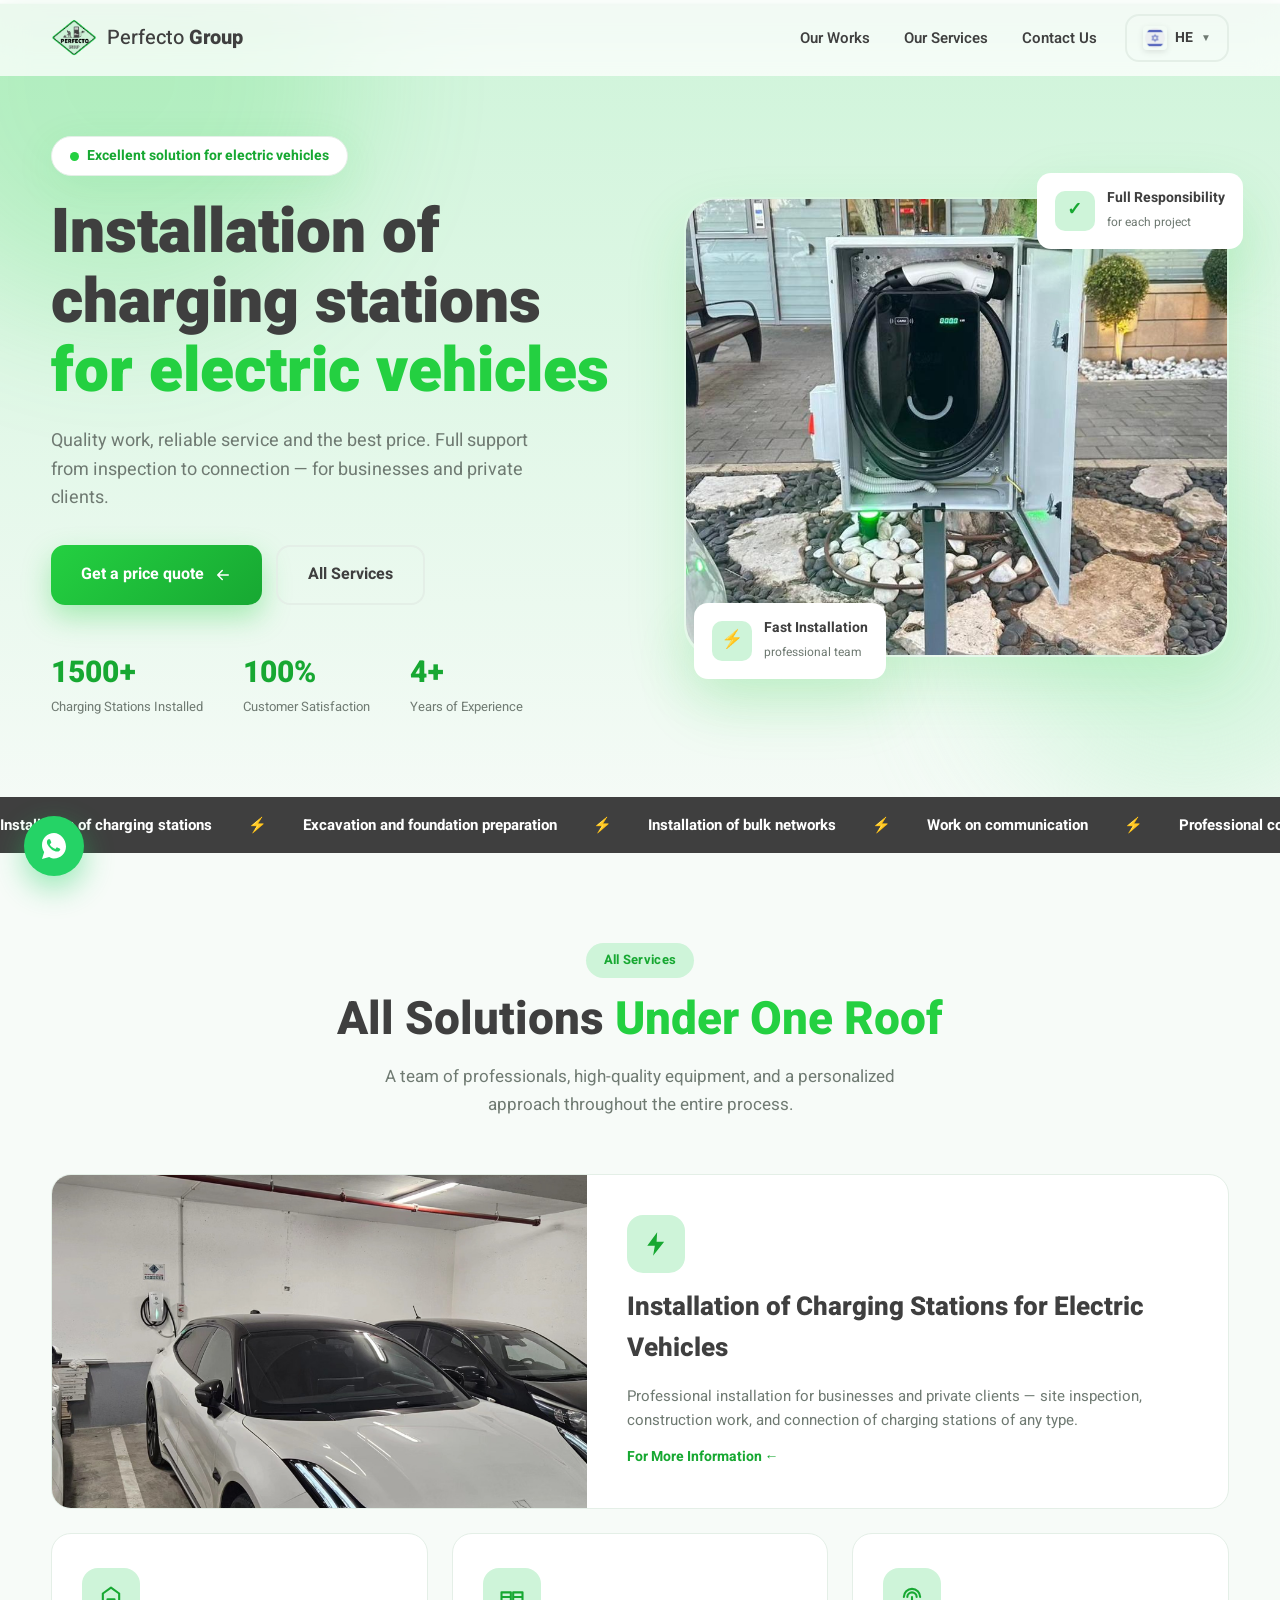
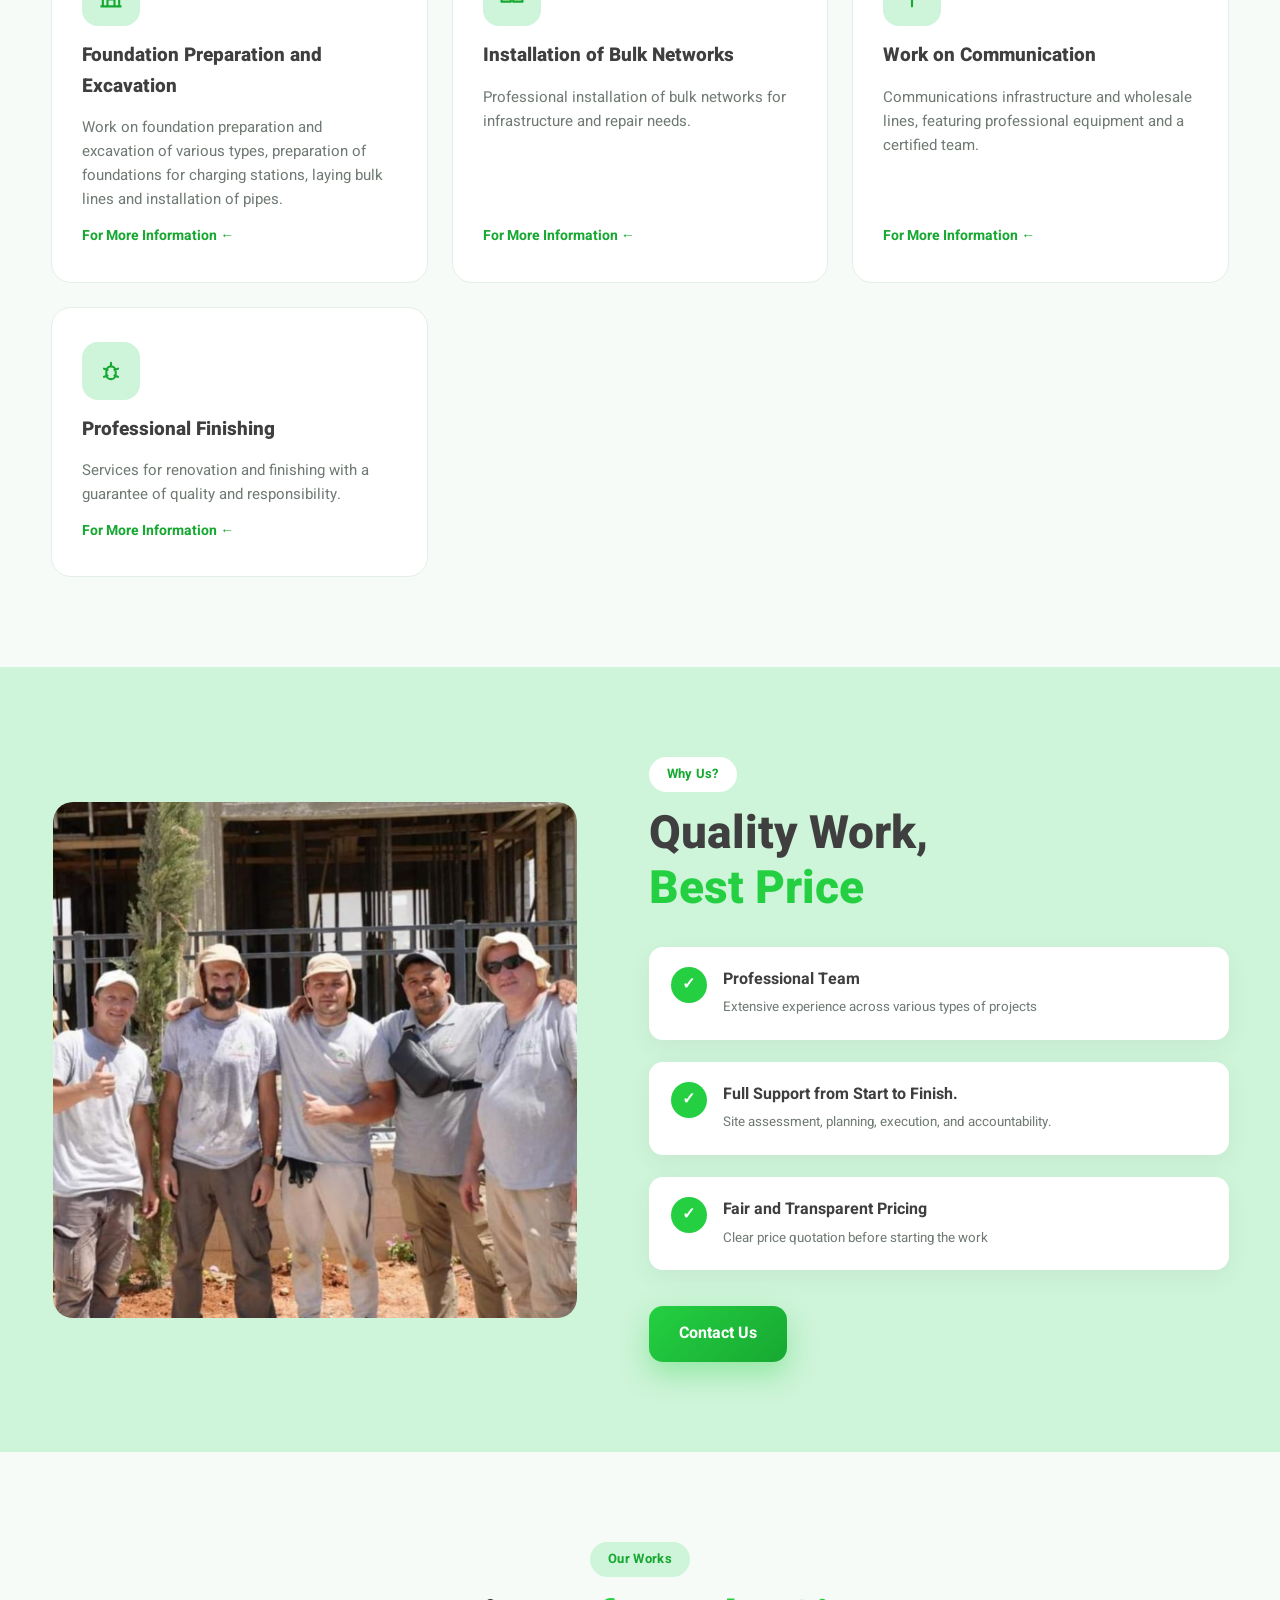
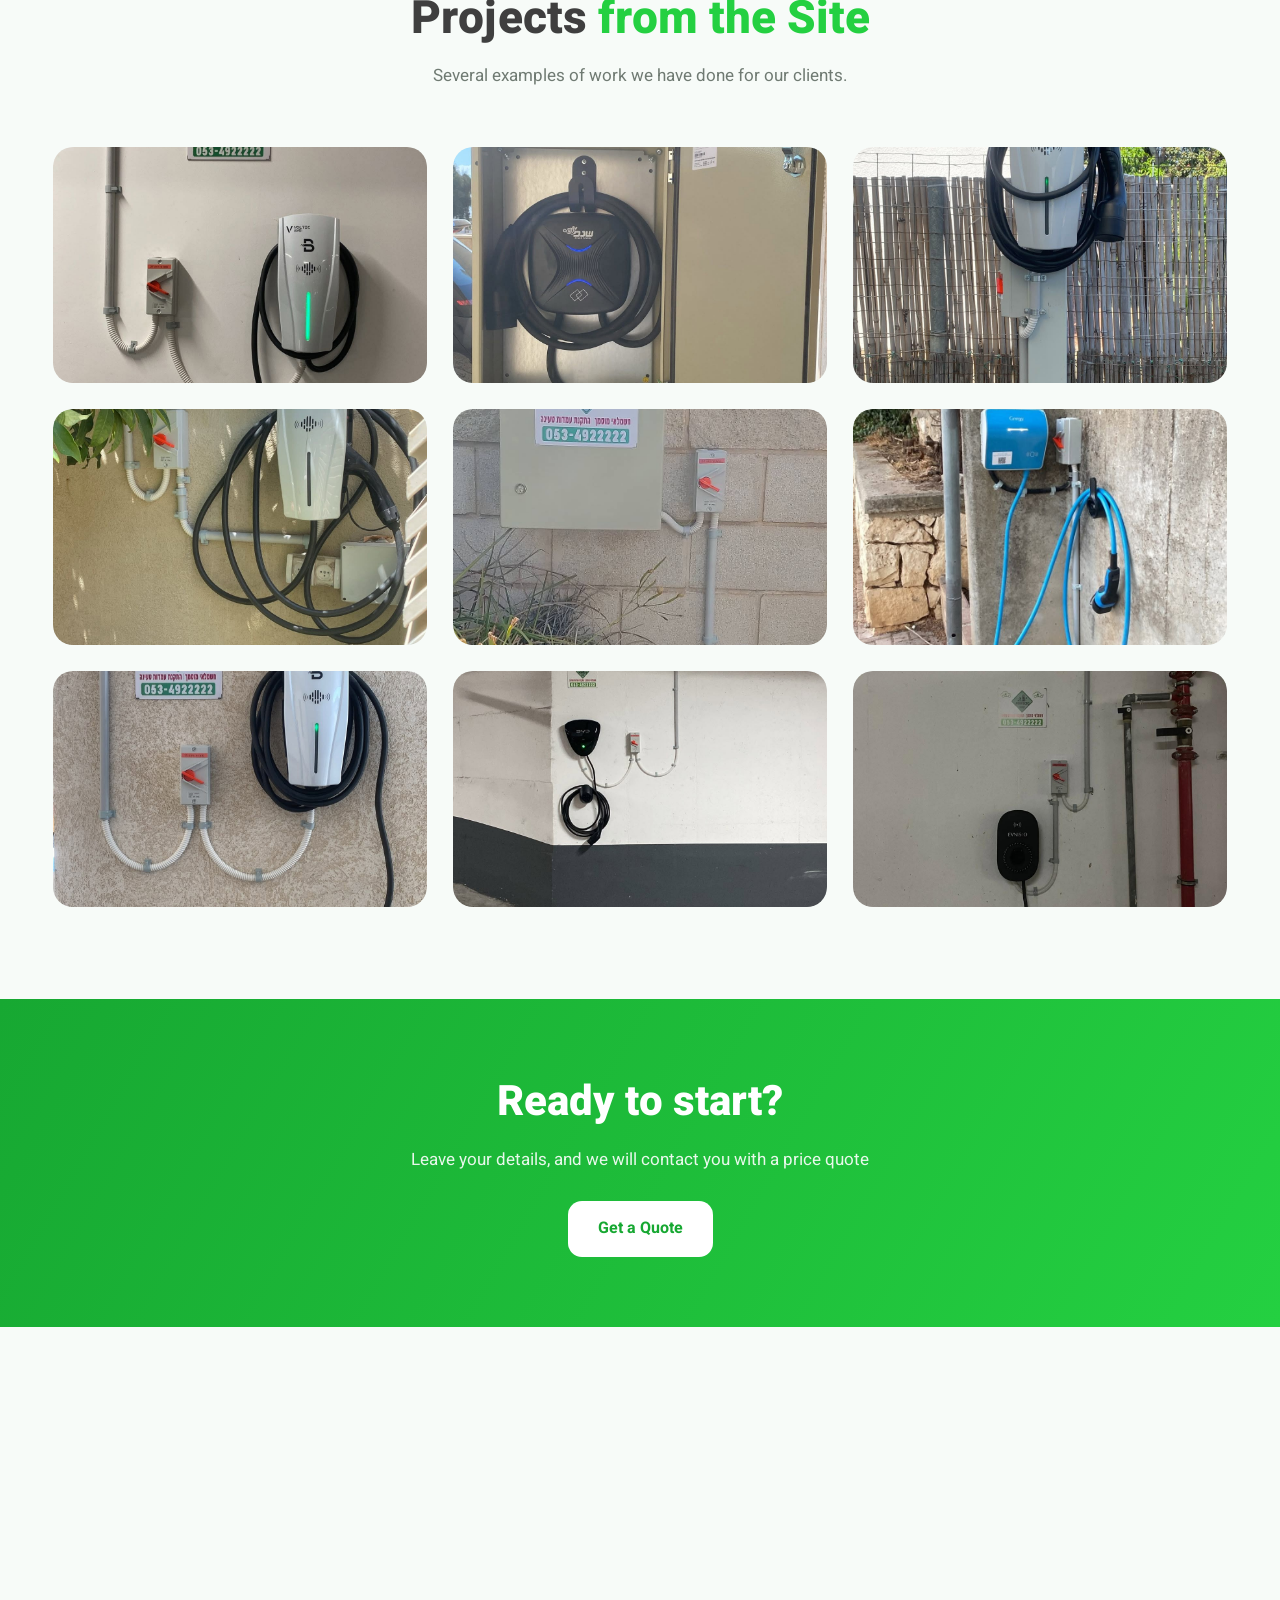
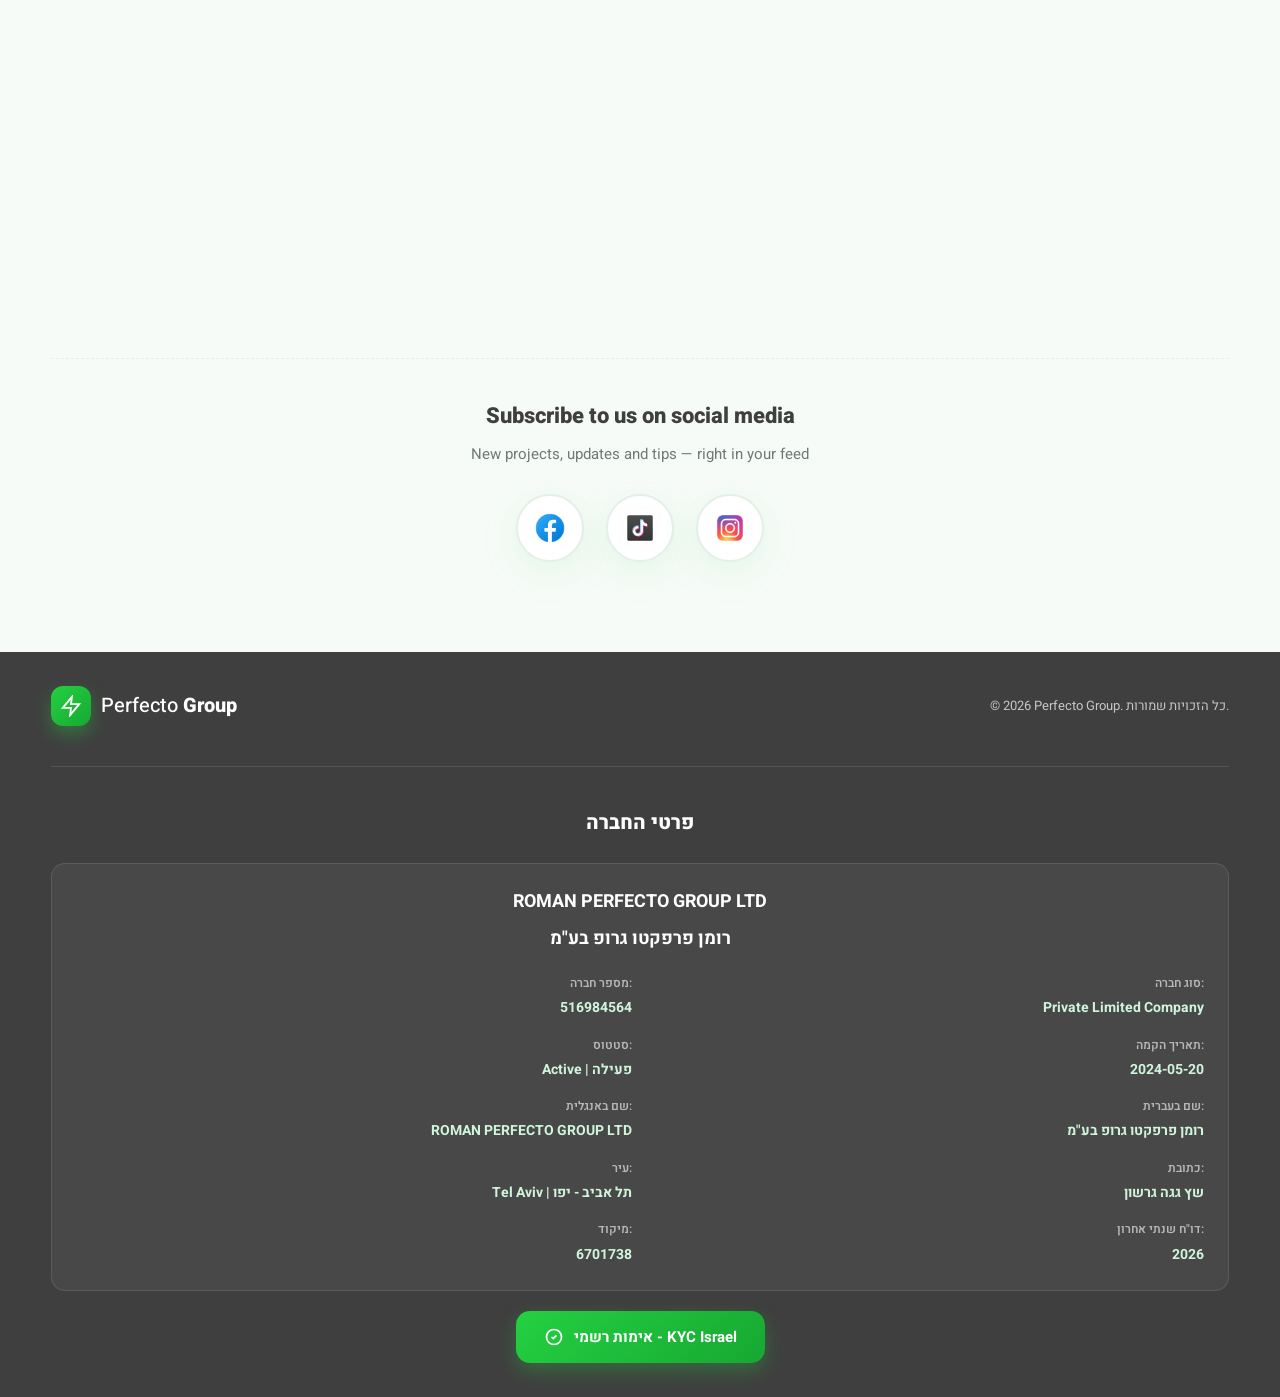
==== commit fd899852: "000" ====
--- a/index-en.html
+++ b/index-en.html
@@ -310,7 +310,7 @@
               <svg viewBox="0 0 32 32" fill="currentColor" aria-hidden="true">
                 <path d="M16 3C9.4 3 4 8.4 4 15c0 2.6.8 5 2.2 7L4 29l7.2-2.1c1.9 1 3.9 1.6 4.8 1.6 6.6 0 12-5.4 12-12S22.6 3 16 3zm6.1 16.9c-.3.8-1.5 1.5-2.1 1.6-.6.1-1.3.1-2.1-.1-.5-.2-1.1-.4-1.9-.7-3.4-1.4-5.5-4.8-5.7-5-.2-.2-1.4-1.8-1.4-3.4 0-1.6.9-2.4 1.2-2.7.3-.3.6-.4.8-.4h.6c.2 0 .5-.1.7.5l1 2.4c.1.2.1.4 0 .6l-.4.6-.6.7c-.2.2-.4.4-.2.7.2.4.9 1.5 2 2.4 1.4 1.2 2.5 1.6 2.9 1.7.3.2.5.1.7-.1l1-1.2c.2-.3.4-.2.7-.1l2.3 1.1c.3.2.5.2.6.4.1.2.1.8-.2 1.4z"/>
               </svg>
-              отправить сообщение через WhatsApp
+              send message via WhatsApp
             </a>
           </div>
         </div>
@@ -318,34 +318,34 @@
         <!-- Контактная информация -->
         <aside class="contact-info reveal" data-delay="150">
           <div class="contact-info__card">
-            <h3>פרטי התקשרות</h3>
+            <h3>Contact Information</h3>
 
             <a href="tel:+972534922222" class="contact-info__row">
               <span class="contact-info__icon">📞</span>
-              <div><b>טלפון</b><small dir="ltr">053-492-2222</small></div>
+              <div><b>Phone</b><small dir="ltr">053-492-2222</small></div>
             </a>
 
             <a href="https://api.whatsapp.com/send?phone=972534922222" target="_blank" rel="noopener" class="contact-info__row">
               <span class="contact-info__icon">💬</span>
-              <div><b>WhatsApp</b><small>Отправьте нам сообщение</small></div>
+              <div><b>WhatsApp</b><small>Send us a message</small></div>
             </a>
 
             <a href="https://www.instagram.com/perfecto.group.israel/" target="_blank" rel="noopener" class="contact-info__row">
               <span class="contact-info__icon">📷</span>
-              <div><b>אינסטגרם</b><small dir="ltr">perfecto.group.israel</small></div>
+              <div><b>Instagram</b><small dir="ltr">perfecto.group.israel</small></div>
             </a>
 
             <a href="https://www.facebook.com/profile.php?id=100090144655375" target="_blank" rel="noopener" class="contact-info__row">
               <span class="contact-info__icon">👍</span>
-              <div><b>Facebook</b><small>Подпишитесь на нас</small></div>
+              <div><b>Facebook</b><small>Follow us</small></div>
             </a>
           </div>
         </aside>
 
         <!-- Блок соцсетей (на всю ширину секции) -->
         <div class="socials reveal">
-          <h3 class="socials__title">Подпишитесь на нас в социальных сетях</h3>
-          <p class="socials__sub">Новые проекты, обновления и советы — прямо в вашем ленте</p>
+          <h3 class="socials__title">Subscribe to us on social media</h3>
+          <p class="socials__sub">New projects, updates and tips — right in your feed</p>
 
           <div class="socials__list">
             <!-- Facebook -->
